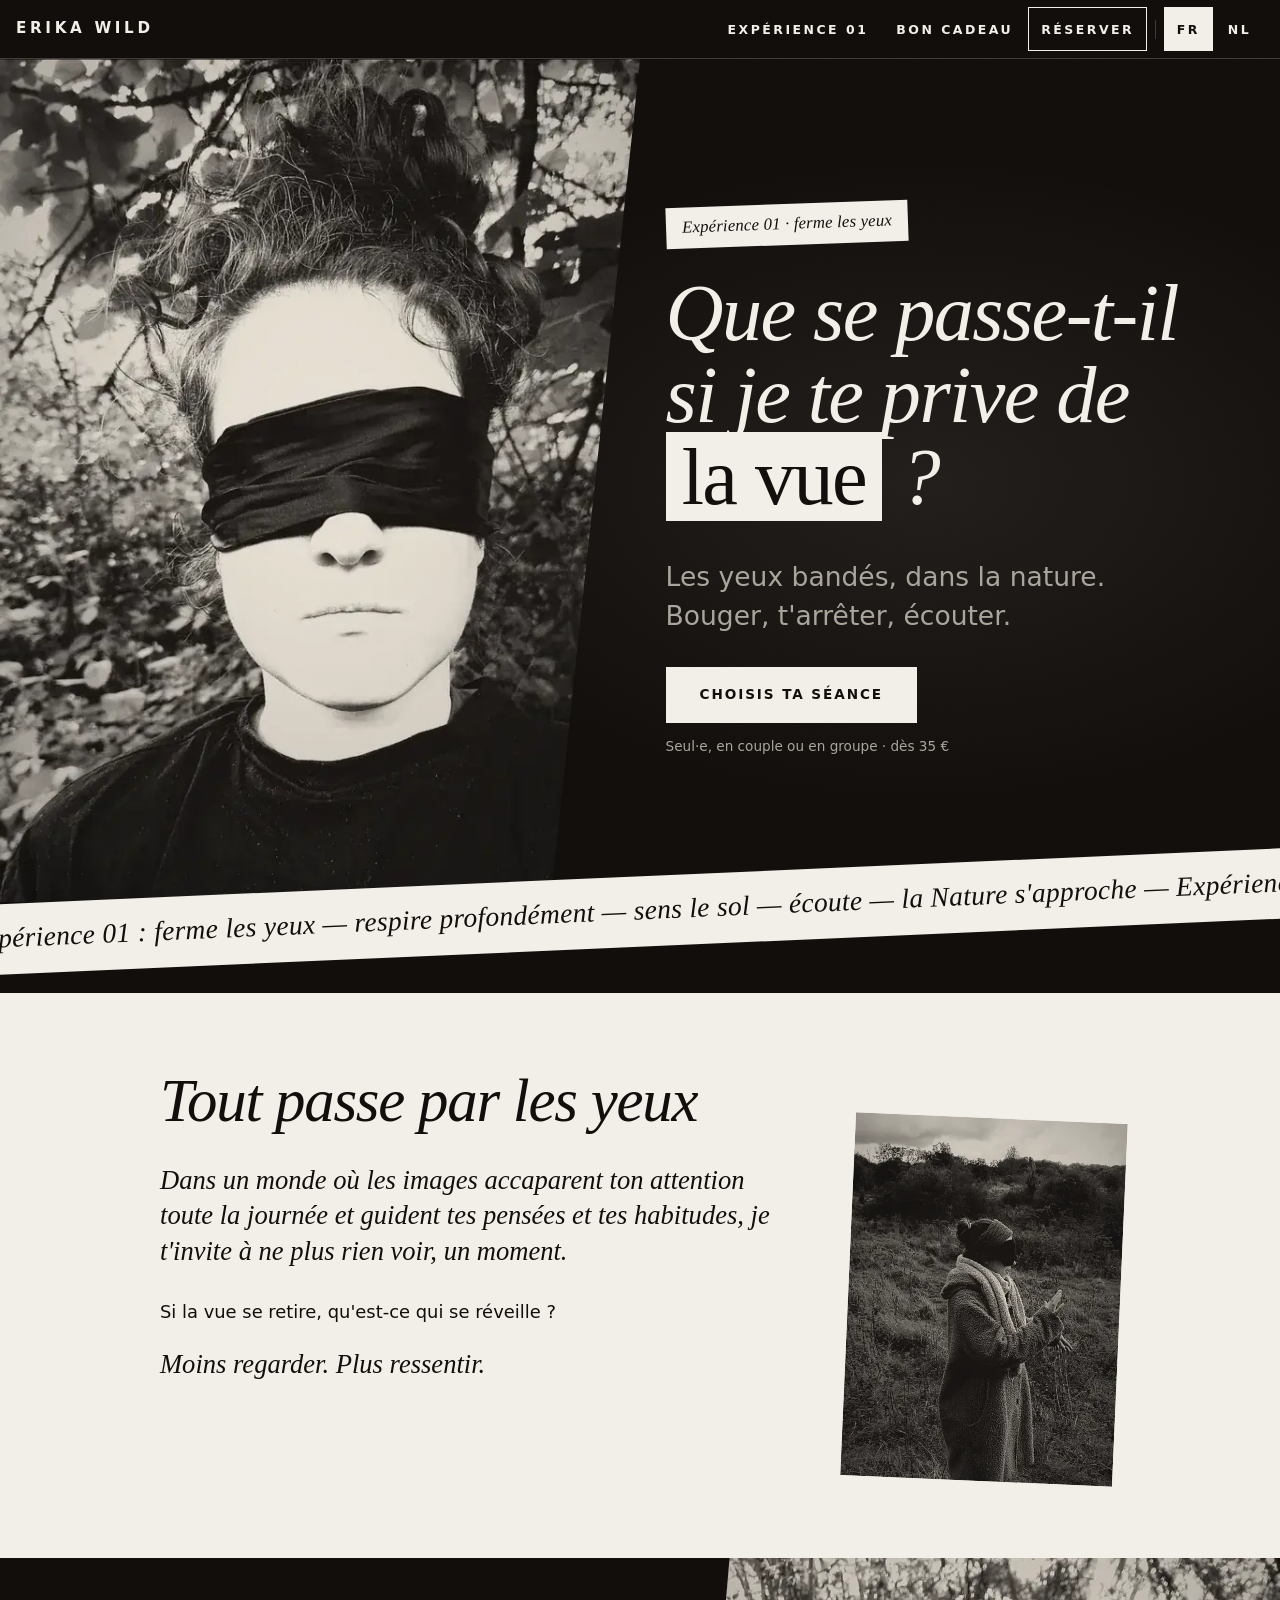
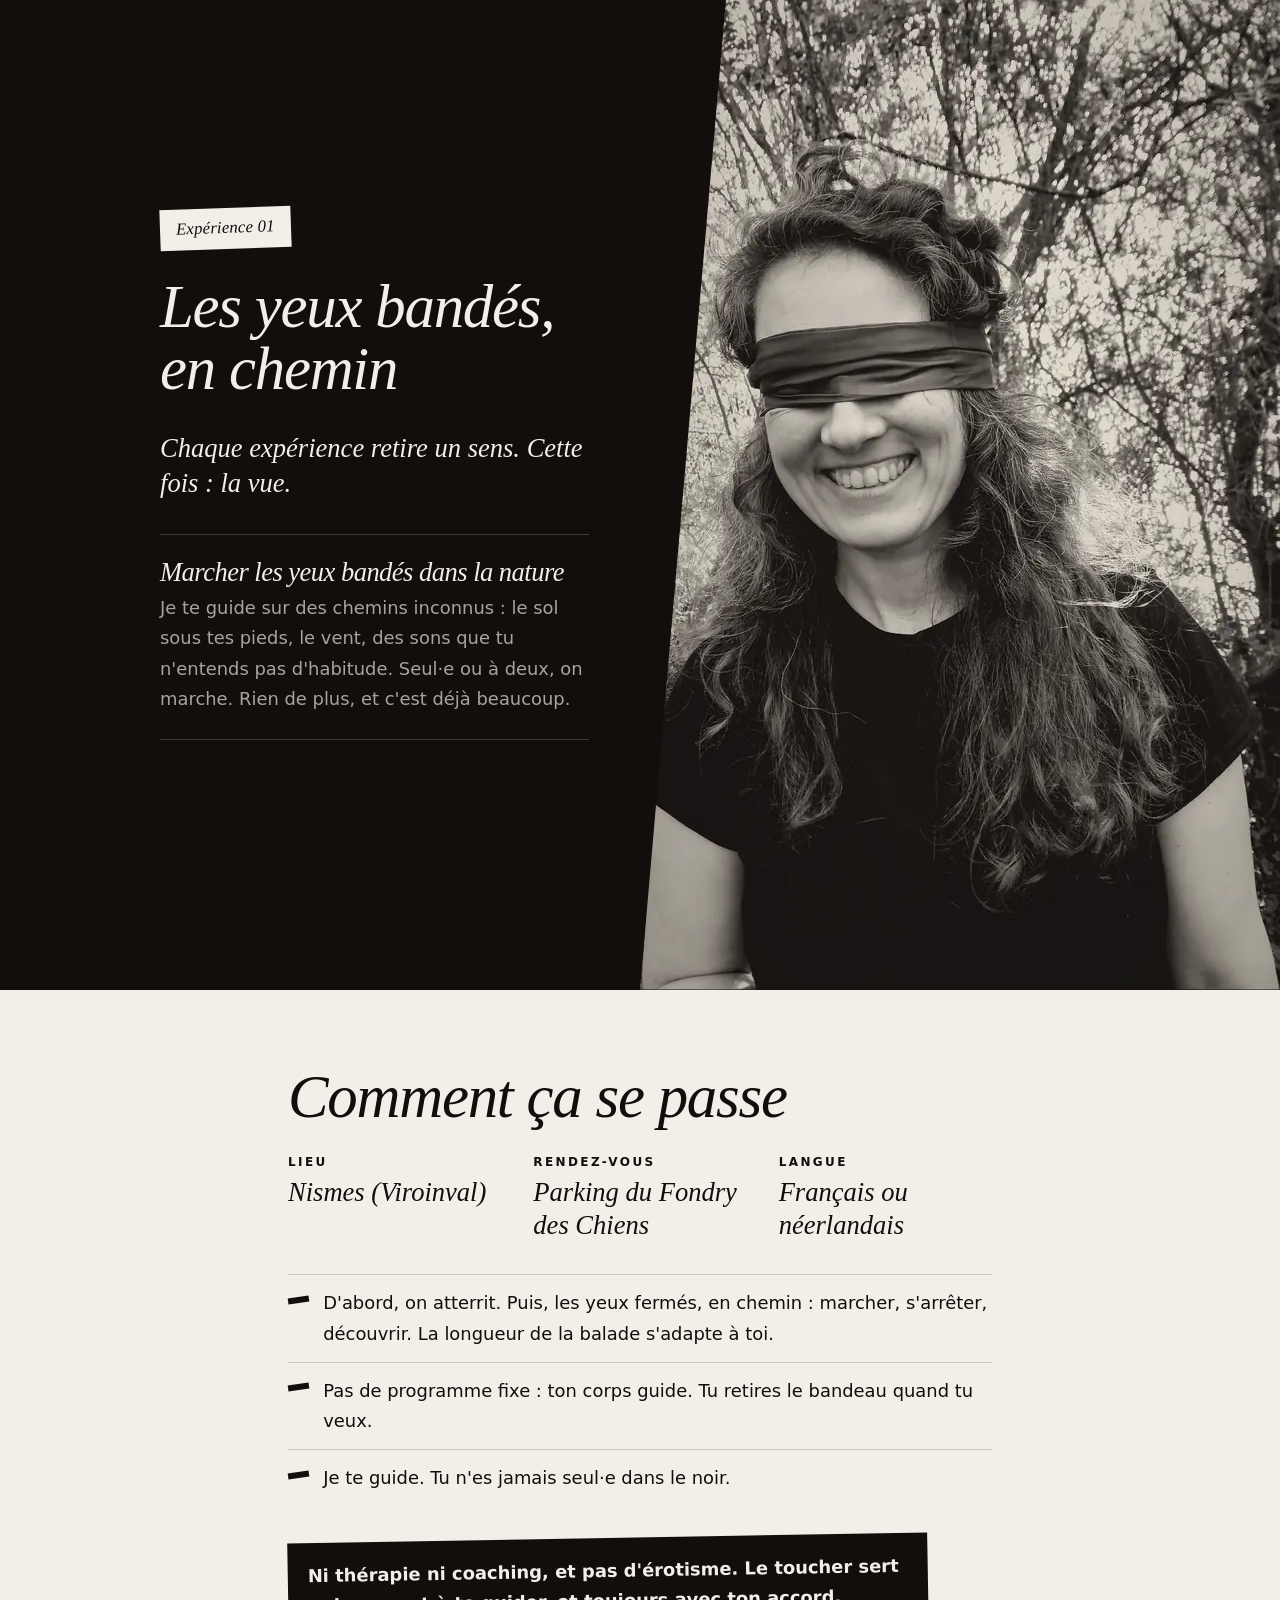
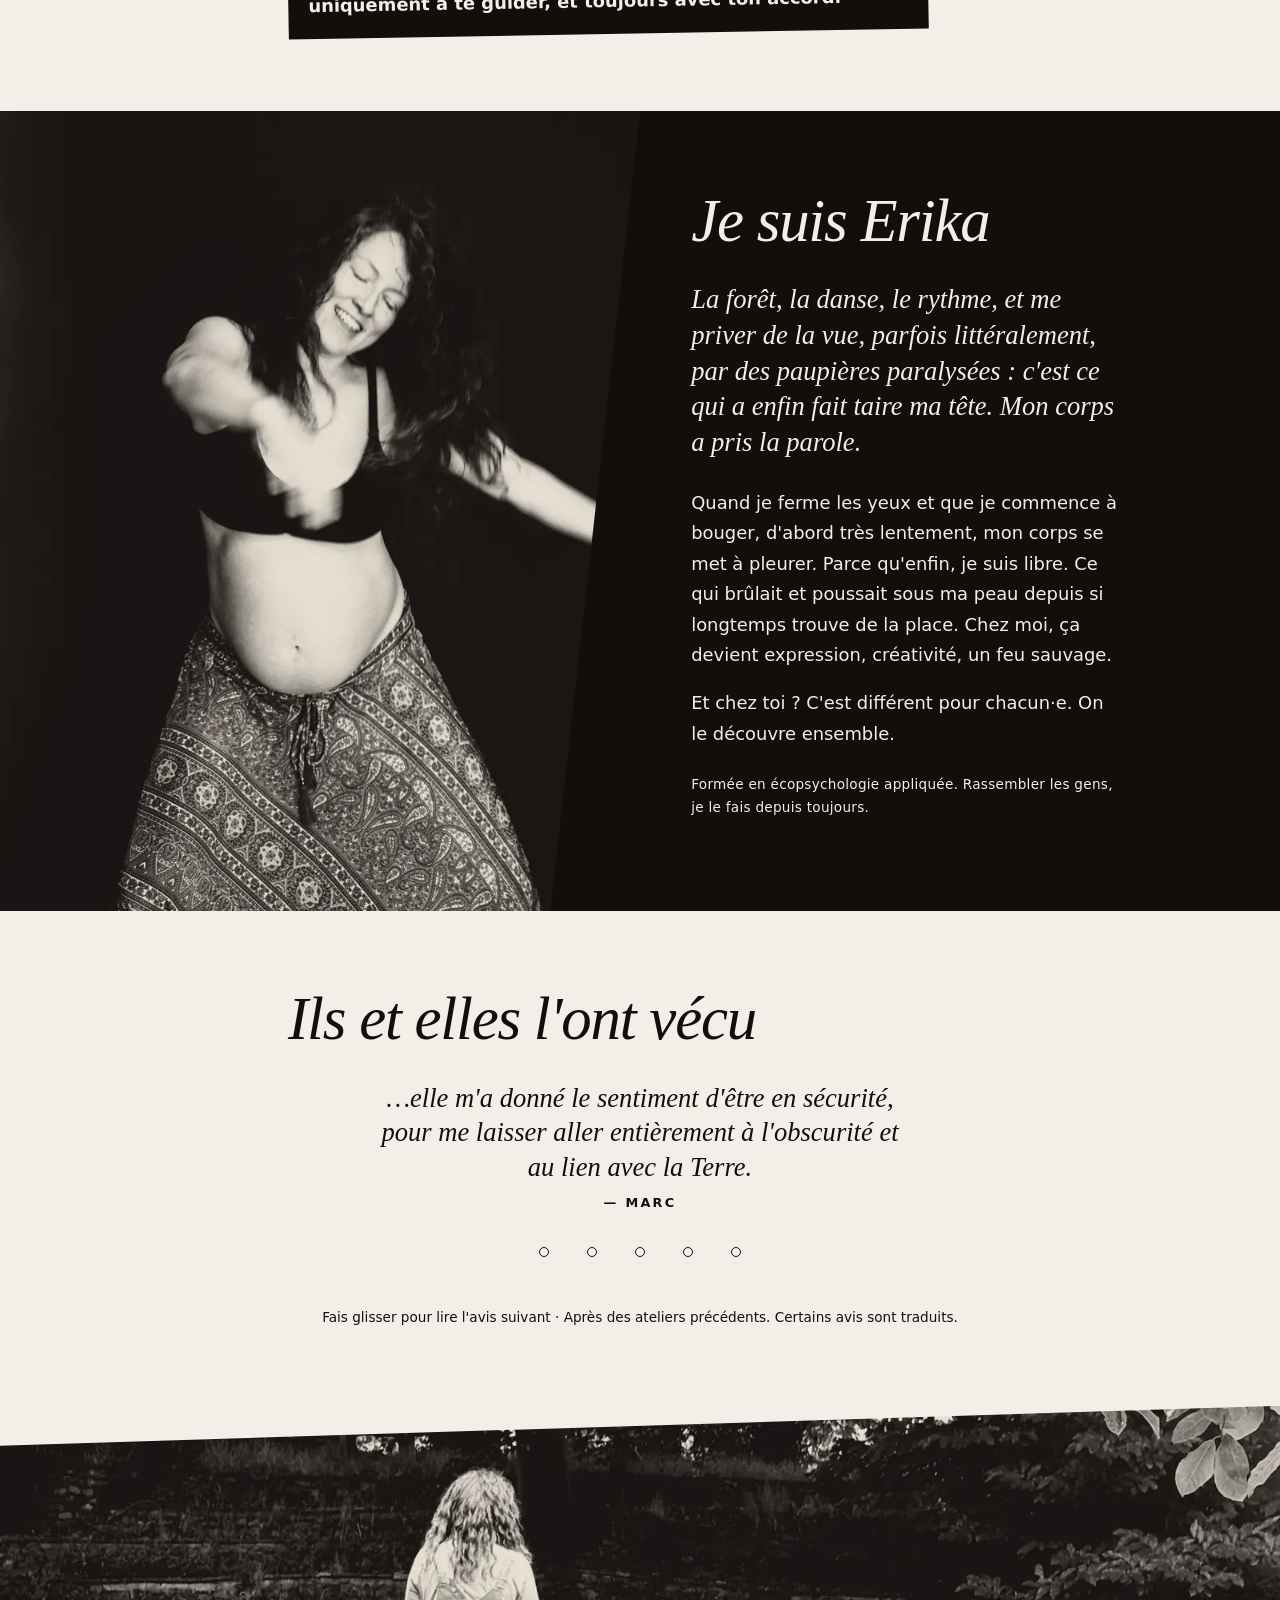
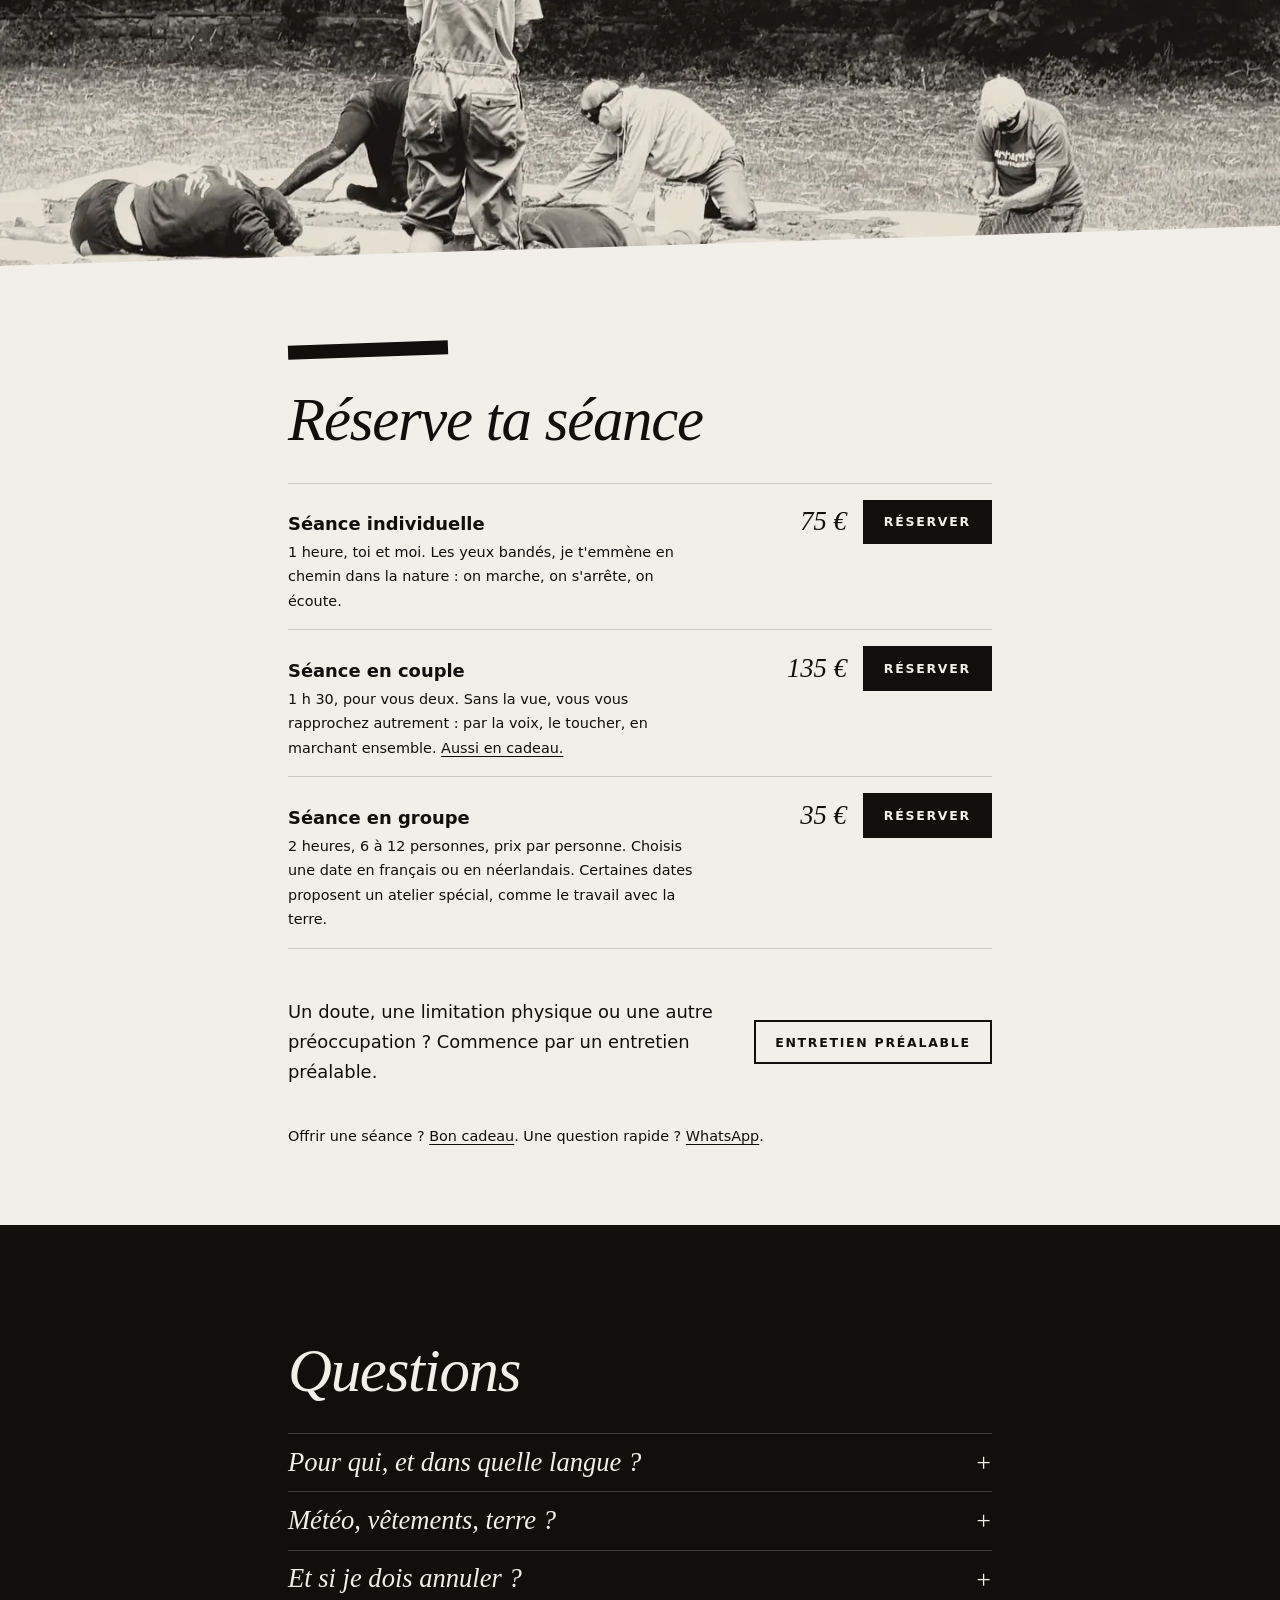
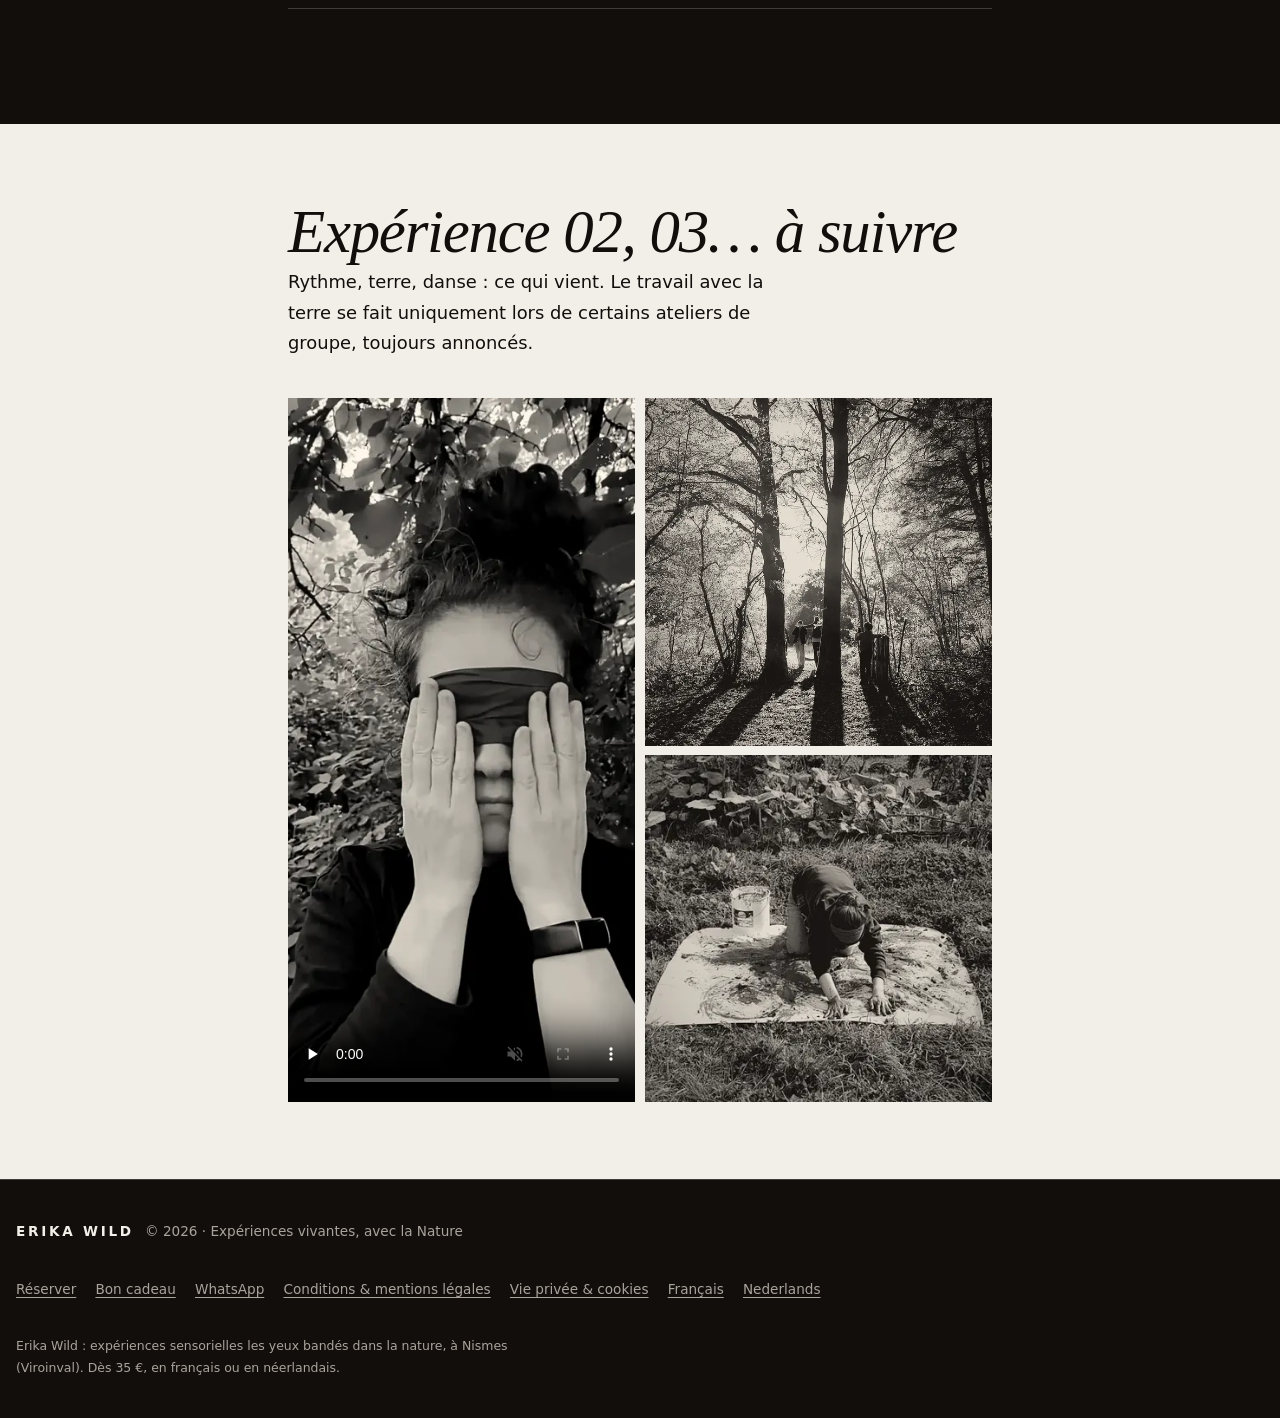
==== index.html @ d568c903 "u19" ====
<!doctype html>
<html lang="fr-BE">
<head>
<meta charset="utf-8">
<meta name="viewport" content="width=device-width, initial-scale=1">
<meta name="format-detection" content="telephone=no, date=no, address=no, email=no">
<title>Erika Wild — Expérience 01 : ferme les yeux</title>
<meta name="description" content="Les yeux bandés, dans la nature, à Nismes (Viroinval). Seul·e, en couple ou en groupe, en français ou en néerlandais. Expérience 01 : ferme les yeux.">
<link rel="canonical" href="https://erikawild.be/">
<link rel="alternate" hreflang="fr" href="https://erikawild.be/">
<link rel="alternate" hreflang="nl" href="https://erikawild.be/nl.html">
<link rel="alternate" hreflang="x-default" href="https://erikawild.be/">
<meta property="og:title" content="Erika Wild — Expérience 01 : ferme les yeux">
<meta property="og:description" content="Les yeux bandés, dans la nature, à Nismes (Viroinval). Seul·e, en couple ou en groupe, en français ou en néerlandais. Expérience 01 : ferme les yeux.">
<meta property="og:type" content="website">
<meta property="og:url" content="https://erikawild.be/">
<meta property="og:locale" content="fr_BE">
<meta property="og:locale:alternate" content="nl_BE">
<meta property="og:image" content="https://erikawild.be/img/og-erikawild.jpg">
<meta property="og:image:width" content="1200">
<meta property="og:image:height" content="630">
<meta name="twitter:card" content="summary_large_image">
<link rel="icon" href="img/favicon.svg" type="image/svg+xml">
<link rel="icon" href="img/favicon-32.png" sizes="32x32" type="image/png">
<link rel="apple-touch-icon" href="img/apple-touch-icon.png">
<link rel="manifest" href="site.webmanifest">
<meta name="theme-color" content="#120E0C">
<meta name="apple-mobile-web-app-title" content="Erika Wild">
<link rel="stylesheet" href="css/style.css">
<script type="application/ld+json">
{
  "@context": "https://schema.org",
  "@type": "LocalBusiness",
  "name": "Erika Wild",
  "url": "https://erikawild.be/",
  "image": "https://erikawild.be/img/og-erikawild.jpg",
  "description": "Erika Wild propose des expériences sensorielles les yeux bandés dans la nature, à Nismes (Viroinval). Séances individuelles (1 h), en couple (1 h 30) et en groupe (2 h, 6 à 12 personnes), en français ou en néerlandais.",
  "address": {
    "@type": "PostalAddress",
    "addressLocality": "Nismes (Viroinval)",
    "addressRegion": "Namur",
    "addressCountry": "BE"
  },
  "areaServed": "Viroinval",
  "priceRange": "€35–€135",
  "knowsLanguage": [
    "fr",
    "nl"
  ],
  "makesOffer": [
    {
      "@type": "Offer",
      "name": "Séance individuelle",
      "price": "75",
      "priceCurrency": "EUR",
      "url": "https://cal.com/CAL_ID/individueel"
    },
    {
      "@type": "Offer",
      "name": "Séance en couple",
      "price": "135",
      "priceCurrency": "EUR",
      "url": "https://cal.com/CAL_ID/koppel"
    },
    {
      "@type": "Offer",
      "name": "Séance en groupe",
      "price": "35",
      "priceCurrency": "EUR",
      "url": "https://cal.com/CAL_ID/groep"
    }
  ]
}
</script>
</head>
<body>
<a class="skip-link" href="#main">Aller au contenu</a>

<header class="site-header">
  <div class="nav">
    <a href="index.html" class="brand"><span class="brand-name">Erika Wild</span><span class="sr-only"> — accueil</span></a>
    <nav aria-label="Navigation principale">
      <ul class="nav-links">
        <li class="hide-sm"><a href="index.html#experience">Expérience 01</a></li>
        <li class="hide-sm"><a href="bon-cadeau.html">Bon cadeau</a></li>
        <li class="nav-book"><a href="index.html#formules">Réserver</a></li>
        <li class="sep" aria-hidden="true"></li>
        <li><a href="index.html" lang="fr" hreflang="fr" aria-current="page"><span aria-hidden="true">FR</span><span class="sr-only">Français</span></a></li>
        <li><a href="nl.html" lang="nl" hreflang="nl"><span aria-hidden="true">NL</span><span class="sr-only">Nederlands</span></a></li>
      </ul>
    </nav>
  </div>
</header>
<main id="main">
  <section class="hero">
    <div class="hero-grid">
      <div class="hero-media"><img src="img/erikawild-bandeau-720.webp"
           srcset="img/erikawild-bandeau-480.webp 480w, img/erikawild-bandeau-720.webp 720w, img/erikawild-bandeau-1080.webp 1080w"
           sizes="(min-width: 860px) 50vw, 100vw"
           width="1080" height="1350" fetchpriority="high"
           alt="Portrait en noir et blanc d'Erika Wild, les yeux bandés, debout dans les feuillages" class="hero-photo"></div>
      <div class="hero-text">
        <p class="band-label">Expérience 01 · ferme les yeux</p>
        <h1>Que se <span class="nowrap">passe-t-il</span> si je te prive de <span class="veil">la vue</span>&nbsp;?</h1>
        <p class="lede">Les yeux bandés, dans la nature. Bouger, t'arrêter, écouter.</p>
        <div class="btn-row">
          <a href="#formules" class="btn btn-primary">Choisis ta séance</a>
        </div>
        <p class="hero-note">Seul·e, en couple ou en groupe · dès 35&nbsp;€</p>
      </div>
    </div>
  </section>

  <div class="ribbon" aria-hidden="true"><div class="ribbon-track"><span>Expérience 01&nbsp;: ferme les yeux — respire profondément — sens le sol — écoute — la Nature s'approche — Expérience 01&nbsp;: ferme les yeux — respire profondément — sens le sol — écoute — la Nature s'approche — Expérience 01&nbsp;: ferme les yeux — respire profondément — sens le sol — écoute — la Nature s'approche — Expérience 01&nbsp;: ferme les yeux — respire profondément — sens le sol — écoute — la Nature s'approche — </span><span>Expérience 01&nbsp;: ferme les yeux — respire profondément — sens le sol — écoute — la Nature s'approche — Expérience 01&nbsp;: ferme les yeux — respire profondément — sens le sol — écoute — la Nature s'approche — Expérience 01&nbsp;: ferme les yeux — respire profondément — sens le sol — écoute — la Nature s'approche — Expérience 01&nbsp;: ferme les yeux — respire profondément — sens le sol — écoute — la Nature s'approche — </span></div></div>

  <section class="section-light">
    <div class="wrap wrap--wide">
      <div class="split">
        <div>
          <h2>Tout passe par les yeux</h2>
          <p class="big-line">Dans un monde où les images accaparent ton attention toute la journée et guident tes pensées et tes habitudes, je t'invite à ne plus rien voir, un moment.</p>
          <p>Si la vue se retire, qu'est-ce qui se réveille&nbsp;?</p>
          <p class="quote">Moins regarder. Plus ressentir.</p>
        </div>
        <figure class="tilt-photo tilt-right"><img src="img/ew-marche-800.webp" srcset="img/ew-marche-480.webp 480w, img/ew-marche-800.webp 800w" sizes="(min-width: 860px) 17rem, 60vw" width="800" height="1000" loading="lazy" alt="Une participante marche les yeux bandés dans une prairie, la main tendue"></figure>
      </div>
    </div>
  </section>

  <section class="section-black me" id="experience">
    <div class="me-text">
      <p class="band-label">Expérience 01</p>
      <h2>Les yeux bandés, en chemin</h2>
      <p class="big-line">Chaque expérience retire un sens. Cette fois&nbsp;: la vue.</p>
      <div class="walk">
        <h3>Marcher les yeux bandés dans la nature</h3>
        <p>Je te guide sur des chemins inconnus&nbsp;: le sol sous tes pieds, le vent, des sons que tu n'entends pas d'habitude. Seul·e ou à deux, on marche. Rien de plus, et c'est déjà beaucoup.</p>
      </div>
    </div>
    <img class="me-photo" src="img/ew-imp-blinddoek-640.webp" srcset="img/ew-imp-blinddoek-320.webp 320w, img/ew-imp-blinddoek-640.webp 640w" sizes="(min-width: 860px) 50vw, 100vw" width="640" height="1032" loading="lazy" alt="Erika rit, un bandeau sur les yeux, dans les feuillages">
  </section>

  <section class="section-light" id="pratique">
    <div class="wrap">
      <h2>Comment ça se passe</h2>
      <dl class="prat">
          <div><dt>Lieu</dt><dd>Nismes (Viroinval)</dd></div>
          <div><dt>Rendez-vous</dt><dd>Parking du Fondry des Chiens</dd></div>
          <div><dt>Langue</dt><dd>Français ou néerlandais</dd></div>
      </dl>
      <ul class="checks">
          <li>D'abord, on atterrit. Puis, les yeux fermés, en chemin&nbsp;: marcher, s'arrêter, découvrir. La longueur de la balade s'adapte à toi.</li>
          <li>Pas de programme fixe&nbsp;: ton corps guide. Tu retires le bandeau quand tu veux.</li>
          <li>Je te guide. Tu n'es jamais seul·e dans le noir.</li>
      </ul>
      <p class="safe">Ni thérapie ni coaching, et pas d'érotisme. Le toucher sert uniquement à te guider, et toujours avec ton accord.</p>
    </div>
  </section>

  <section class="section-black me me--left" id="erika">
    <img class="me-photo" src="img/ew-erika-danse-800.webp" srcset="img/ew-erika-danse-480.webp 480w, img/ew-erika-danse-800.webp 800w" sizes="(min-width: 860px) 50vw, 100vw" width="800" height="1000" loading="lazy" alt="Erika danse les yeux fermés et rit, les cheveux en mouvement">
    <div class="me-text">
      <h2>Je suis Erika</h2>
      <p class="big-line">La forêt, la danse, le rythme, et me priver de la vue, parfois littéralement, par des paupières paralysées&nbsp;: c'est ce qui a enfin fait taire ma tête. Mon corps a pris la parole.</p>
      <p>Quand je ferme les yeux et que je commence à bouger, d'abord très lentement, mon corps se met à pleurer. Parce qu'enfin, je suis libre. Ce qui brûlait et poussait sous ma peau depuis si longtemps trouve de la place. Chez moi, ça devient expression, créativité, un feu sauvage.</p>
      <p>Et chez toi&nbsp;? C'est différent pour chacun·e. On le découvre ensemble.</p>
      <p class="me-cred">Formée en écopsychologie appliquée. Rassembler les gens, je le fais depuis toujours.</p>
    </div>
  </section>

  <section class="section-light">
    <div class="wrap">
      <h2>Ils et elles l'ont vécu</h2>
      <div class="voices voices--scroll" tabindex="0" role="region" aria-label="Ils et elles l'ont vécu">
        <figure class="voice" id="r1"><blockquote><p>…elle m'a donné le sentiment d'être en sécurité, pour me laisser aller entièrement à l'obscurité et au lien avec la Terre.</p></blockquote><figcaption>Marc</figcaption></figure>
        <figure class="voice" id="r2"><blockquote><p>En jouant et en riant, en utilisant tous les sens, on se connecte à la nature et à la terre (littéralement aussi).</p></blockquote><figcaption>Benoît</figcaption></figure>
        <figure class="voice" id="r3"><blockquote><p>Un accueil chaleureux, une activité où le respect de chacun est primordial, chacun vient comme il est…</p></blockquote><figcaption>Inès</figcaption></figure>
        <figure class="voice" id="r4"><blockquote><p>Elle donne tellement d'énergie d'elle-même dans ses séances, c'est très désarmant. […] Tu n'as rien à faire, juste à être.</p></blockquote><figcaption>Stefanie</figcaption></figure>
        <figure class="voice" id="r5"><blockquote><p>Erika est géniale&nbsp;! Elle est joyeuse, curieuse, authentique, captivante. Et ses rencontres le sont tout autant&nbsp;!</p></blockquote><figcaption>Virginie</figcaption></figure>
      </div>
      <nav class="voice-dots" aria-label="Avis"><a href="#r1"><span class="sr-only">Avis 1</span></a><a href="#r2"><span class="sr-only">Avis 2</span></a><a href="#r3"><span class="sr-only">Avis 3</span></a><a href="#r4"><span class="sr-only">Avis 4</span></a><a href="#r5"><span class="sr-only">Avis 5</span></a></nav>
      <p class="voices-cap">Fais glisser pour lire l'avis suivant · Après des ateliers précédents. Certains avis sont traduits.</p>
    </div>
  </section>

  <figure class="band-photo band-photo--light"><img src="img/ew-band-groep-onder-720.webp" srcset="img/ew-band-groep-onder-720.webp 720w, img/ew-band-groep-onder-1440.webp 1440w" sizes="100vw" width="1440" height="655" loading="lazy" alt="Séance en groupe : des participants aux yeux bandés travaillent la terre, Erika les accompagne"></figure>

  <section class="section-light" id="formules">
    <div class="wrap">
      <hr class="band-rule">
      <h2>Réserve ta séance</h2>
      <ul class="offers">
        <li>
          <div class="offer-text"><span class="offer-name">Séance individuelle</span><span class="offer-meta">1 heure, toi et moi. Les yeux bandés, je t'emmène en chemin dans la nature&nbsp;: on marche, on s'arrête, on écoute.</span></div>
          <div class="offer-act"><span class="offer-price">75&nbsp;€</span><a class="btn btn-primary btn-sm" href="https://cal.com/CAL_ID/individueel"><span class="sr-only">Réserver : Séance individuelle — </span>Réserver</a></div>
        </li>
        <li>
          <div class="offer-text"><span class="offer-name">Séance en couple</span><span class="offer-meta">1 h 30, pour vous deux. Sans la vue, vous vous rapprochez autrement&nbsp;: par la voix, le toucher, en marchant ensemble. <a href="bon-cadeau.html">Aussi en cadeau.</a></span></div>
          <div class="offer-act"><span class="offer-price">135&nbsp;€</span><a class="btn btn-primary btn-sm" href="https://cal.com/CAL_ID/koppel"><span class="sr-only">Réserver : Séance en couple — </span>Réserver</a></div>
        </li>
        <li>
          <div class="offer-text"><span class="offer-name">Séance en groupe</span><span class="offer-meta">2 heures, 6 à 12 personnes, prix par personne. Choisis une date en français ou en néerlandais. Certaines dates proposent un atelier spécial, comme le travail avec la terre.</span></div>
          <div class="offer-act"><span class="offer-price">35&nbsp;€</span><a class="btn btn-primary btn-sm" href="https://cal.com/CAL_ID/groep"><span class="sr-only">Réserver : Séance en groupe — </span>Réserver</a></div>
        </li>
      </ul>
      <div class="intake">
        <p>Un doute, une limitation physique ou une autre préoccupation&nbsp;? Commence par un entretien préalable.</p>
        <a class="btn btn-ghost btn-sm" href="https://cal.com/CAL_ID/intake">Entretien préalable</a>
      </div>
      <p class="note">Offrir une séance&nbsp;? <a href="bon-cadeau.html">Bon cadeau</a>. Une question rapide&nbsp;? <a href="https://wa.me/WHATSAPP_ID">WhatsApp</a>.</p>
    </div>
  </section>

  <section class="section-black" id="faq">
    <div class="wrap">
      <h2>Questions</h2>
      <div class="faq">
        <details><summary>Pour qui, et dans quelle langue&nbsp;?</summary><p>Pour les adultes, dès 18 ans, en français ou en néerlandais (pour les groupes, la langue est indiquée à chaque date). Une limitation physique ou une autre préoccupation&nbsp;? L'entretien préalable est fait pour ça.</p></details>
        <details><summary>Météo, vêtements, terre&nbsp;?</summary><p>Par tous les temps&nbsp;; par temps extrême, on va à l'intérieur. Habille-toi en couches, vêtements qui peuvent se salir, bonnes chaussures, une petite serviette. On ne se salit vraiment qu'en atelier de groupe avec la terre.</p></details>
        <details><summary>Et si je dois annuler&nbsp;?</summary><p>Tu peux déplacer ta séance jusqu'à 48 heures avant. Si tu ne viens pas, la séance est due. Si je dois annuler (maladie, temps extrême), on reporte ou tu es remboursé·e.</p></details>
      </div>
    </div>
  </section>

  <section class="section-light next-section">
    <div class="wrap">
      <h2 class="next">Expérience 02, 03… à suivre</h2>
      <p class="next-p">Rythme, terre, danse&nbsp;: ce qui vient. Le travail avec la terre se fait uniquement lors de certains ateliers de groupe, toujours annoncés.</p>
      <div class="act-grid">
        <figure class="act-big"><video controls muted preload="none" poster="img/ew-film-poster.webp" width="480" height="854" aria-label="Film de 20 secondes, sans son : les yeux bandés, des mains dans la terre"><source src="img/ew-film-480.mp4" type="video/mp4">Ton navigateur ne lit pas la vidéo.</video></figure>
        <figure><img src="img/ew-imp-bomen-640.webp" srcset="img/ew-imp-bomen-320.webp 320w, img/ew-imp-bomen-640.webp 640w" sizes="(min-width: 860px) 22rem, 50vw" width="640" height="1032" loading="lazy" alt="Des participants entre de grands arbres, à contre-jour"></figure>
        <figure><img src="img/ew-mains-400.webp" srcset="img/ew-mains-400.webp 400w, img/ew-mains-700.webp 700w" sizes="(min-width: 860px) 22rem, 50vw" width="700" height="700" loading="lazy" alt="Les yeux bandés, les mains à plat dans la terre mouillée"></figure>
      </div>
    </div>
  </section>

</main>

<footer class="site-footer">
  <div class="footer-inner">
    <div class="footer-brand"><strong>Erika Wild</strong><span>© 2026 · Expériences vivantes, avec la Nature</span></div>
    <nav aria-label="Plan du site">
      <ul class="footer-links">
        <li><a href="index.html#formules">Réserver</a></li>
        <li><a href="bon-cadeau.html">Bon cadeau</a></li>
        <li><a href="https://wa.me/WHATSAPP_ID">WhatsApp</a></li>
        <li><a href="conditions.html">Conditions & mentions légales</a></li>
        <li><a href="confidentialite.html">Vie privée & cookies</a></li>
        <li><a href="index.html" lang="fr" hreflang="fr">Français</a></li>
        <li><a href="nl.html" lang="nl" hreflang="nl">Nederlands</a></li>
      </ul>
    </nav>
    <p class="footer-fact">Erika Wild&nbsp;: expériences sensorielles les yeux bandés dans la nature, à Nismes (Viroinval). Dès 35&nbsp;€, en français ou en néerlandais.</p>
  </div>
</footer>
</body>
</html>
---- css/style.css ----
/* ===========================================================
   Erika Wild — design tokens
   Zwart, wild, theatraal, eenvoudig. Zwart-wit, maar warm:
   warm zwart (geen blauwzwart), warm getoonde zwart-witfoto
   (zoals een barietafdruk), toneellicht achter de titel,
   bandeau-teksten in cursieve serif in plaats van koude
   gespatieerde kapitalen.
   Afgeleid van de foto: de blinddoek wordt "le bandeau" —
   een lichte band (label, bedekt woord, schuin lopend lint)
   op een zwart toneel. Korrel = analoge zwart-witfoto.
   Geen externe lettertypes, geen scripts, geen cookies.
   =========================================================== */

:root{
  --black:  #120E0C;            /* warm zwart */
  --ink:    #F2EFE9;            /* tekst op zwart */
  --ink-soft: #A9A49B;          /* secundaire tekst op zwart */
  --light:  #F2EFE9;            /* licht vak */
  --on-light: #120E0C;
  --line:   rgba(242,239,233,.2);
  --line-light: rgba(18,14,12,.18);
  --glow:   rgba(242,239,233,.07); /* toneellicht: gebroken wit, geen nieuwe kleur */

  --display: Didot, "Bodoni 72", "Bodoni MT", "Iowan Old Style", "Palatino Linotype", Georgia, serif;
  --sans: system-ui, -apple-system, BlinkMacSystemFont, "Segoe UI", Roboto, "Helvetica Neue", Arial, sans-serif;

  --step-0: clamp(1rem, .96rem + .2vw, 1.125rem);
  --step-1: clamp(1.25rem, 1.1rem + .7vw, 1.7rem);
  --step-2: clamp(2rem, 1.4rem + 3vw, 4rem);
  --step-3: clamp(2.4rem, 1.5rem + 4.4vw, 5.4rem);

  --measure: min(80%, 44rem);
}

*, *::before, *::after{ box-sizing:border-box; }
html{ scroll-behavior:smooth; background:var(--black); }
body{
  margin:0; background:var(--black); color:var(--ink);
  font-family:var(--sans); font-size:var(--step-0); line-height:1.7;
  -webkit-font-smoothing:antialiased;
}
/* filmkorrel over alles */
body::after{
  content:""; position:fixed; inset:0; z-index:300; pointer-events:none;
  opacity:.11; mix-blend-mode:soft-light;
  background-image:url("data:image/svg+xml,%3Csvg xmlns='http://www.w3.org/2000/svg' width='160' height='160'%3E%3Cfilter id='n'%3E%3CfeTurbulence type='fractalNoise' baseFrequency='.9' numOctaves='2' stitchTiles='stitch'/%3E%3CfeColorMatrix type='saturate' values='0'/%3E%3C/filter%3E%3Crect width='100%25' height='100%25' filter='url(%23n)'/%3E%3C/svg%3E");
}
img{ max-width:100%; height:auto; display:block; }
main{ overflow-x:clip; }
a{ color:inherit; }

h1,h2,h3{
  font-family:var(--display); font-weight:400; font-style:italic;
  line-height:1.02; letter-spacing:-.02em;
  margin:0 0 .5em; text-wrap:balance;
}
h1{ font-size:var(--step-3); }
h2{ font-size:var(--step-2); }
h3{ font-size:var(--step-1); }
p{ margin:0 0 1em; }

.wrap{ width:var(--measure); margin-inline:auto; }
@media (max-width:400px){ .wrap{ width:calc(100% - 2rem); } }

section{ padding-block:clamp(4rem, 9vw, 8rem); }
.section-black{ background:var(--black); color:var(--ink); }
/* licht vak = het "poppen": compact, nooit 2 na elkaar */
.section-light{ background:var(--light); color:var(--on-light); padding-block:clamp(3rem, 6vw, 5rem); }

/* ---------- toegankelijkheid ---------- */
.skip-link{ position:absolute; left:-999px; background:var(--ink); color:var(--black); padding:.75rem 1rem; z-index:1000; }
.skip-link:focus{ left:1rem; top:1rem; outline:3px solid var(--ink); outline-offset:3px; }
video:focus-within{ outline:3px solid var(--ink); outline-offset:3px; }
.section-light video:focus-within{ outline-color:var(--on-light); }
.legal a{ display:inline-flex; align-items:center; min-height:44px; }
:focus-visible{ outline:3px solid var(--ink); outline-offset:3px; }
.section-light :focus-visible{ outline-color:var(--on-light); }
.nowrap{ white-space:nowrap; }
.sr-only{ position:absolute; width:1px; height:1px; padding:0; margin:-1px; overflow:hidden; clip:rect(0,0,0,0); white-space:nowrap; border:0; }

/* ---------- header ---------- */
.site-header{ position:sticky; top:0; z-index:100; background:rgba(18,14,12,.92); border-bottom:1px solid var(--line); }
.nav{
  width:min(100% - 2rem, 80rem); margin-inline:auto;
  display:flex; align-items:center; justify-content:space-between; gap:1rem;
  padding-block:.45rem;
}
.brand{ display:flex; align-items:center; text-decoration:none; min-height:44px; }
/* merknaam: gewoon in kapitalen, geen logo */
.brand-name{ font-family:var(--sans); font-size:.95rem; font-weight:700; letter-spacing:.24em; text-transform:uppercase; white-space:nowrap; }
.nav-links{ display:flex; align-items:center; gap:.15rem; list-style:none; margin:0; padding:0; }
.nav-links a{
  display:flex; align-items:center; justify-content:center;
  min-height:44px; min-width:44px; padding:.5rem .8rem;
  text-decoration:none; font-size:.78rem; font-weight:600; letter-spacing:.2em; text-transform:uppercase;
}
.nav-links a:hover{ background:rgba(242,239,233,.1); }
.nav-links a[aria-current="page"]{ background:var(--ink); color:var(--black); }
.nav-links .nav-book a{ box-shadow:inset 0 0 0 1px var(--ink); }
.nav-links .sep{ width:1px; height:1.2rem; background:var(--line); margin-inline:.35rem; }
@media (max-width:520px){
  .brand-name{ font-size:.82rem; letter-spacing:.18em; }
  .nav-links a{ padding:.5rem .5rem; letter-spacing:.12em; }
}
@media (max-width:700px){ .nav-links .hide-sm{ display:none; } }
.nav-links a{ white-space:nowrap; }

/* ---------- le bandeau ---------- */
.band-label{
  display:inline-block;
  background:var(--ink); color:var(--black);
  font-family:var(--display); font-style:italic; font-size:1.05rem; letter-spacing:.01em;
  padding:.35rem 1rem .4rem; margin-bottom:1.75rem;
  transform:rotate(-2deg);
}
.section-light .band-label{ background:var(--on-light); color:var(--light); }
.veil{
  background:var(--ink); color:var(--black);
  font-style:normal; padding:0 .2em;
  -webkit-box-decoration-break:clone; box-decoration-break:clone;
  white-space:nowrap;
}
.band-rule{ border:0; color:inherit; height:14px; background:currentColor; width:min(10rem, 45%); margin:0 0 2rem; transform:rotate(-2deg); }

/* schuin lint, als een blinddoek over de pagina */
.ribbon{
  background:var(--ink); color:var(--black);
  transform:rotate(-2.5deg) scale(1.05);
  margin-block:-1.5rem 3rem; position:relative; z-index:2;
  overflow:hidden; white-space:nowrap;
  padding-block:.7rem;
  font-family:var(--display); font-style:italic;
  font-size:clamp(1.2rem, 1rem + .8vw, 1.7rem); letter-spacing:.01em;
}
.ribbon-track{ display:inline-flex; animation:ribbon 100s linear infinite; }
.ribbon-track span{ padding-right:.5em; }
@keyframes ribbon{ to{ transform:translateX(-50%); } }
@media (prefers-reduced-motion:reduce){ .ribbon-track{ animation:none; } }

/* ---------- hero ---------- */
.hero{ padding:0; position:relative; overflow:hidden; }
/* toneellicht: een zachte spot achter de titel */
.hero::before{
  content:""; position:absolute; inset:0; z-index:0; pointer-events:none;
  background:radial-gradient(ellipse 60% 55% at 72% 50%, var(--glow), transparent 70%);
}
@media (max-width:859px){ .hero::before{ background:radial-gradient(ellipse 90% 45% at 50% 72%, var(--glow), transparent 70%); } }
.hero-grid{ display:grid; }
/* schuine, onzichtbare snede: foto en zwart vak sluiten naadloos aan,
   de titel staat altijd volledig in het donker */
.hero-media{ position:relative; --cut:3.25rem; }
.hero-photo{
  width:100%; height:44vh; min-height:300px;
  object-fit:cover; object-position:50% 82%;   /* gsm: gezicht en schouders, minder haar */
  clip-path:polygon(0 0, 100% 0, 100% calc(100% - var(--cut)), 0 100%);
}
.hero-text{
  position:relative; z-index:1;
  width:calc(100% - 2rem); margin:-1.6rem auto 0;
  padding-bottom:3rem;
}
.hero-text .lede{ font-size:var(--step-1); color:var(--ink-soft); max-width:30ch; line-height:1.45; }
@media (min-width:860px){
  .hero-grid{ grid-template-columns: 1fr 1fr; min-height:calc(100vh - 57px); align-items:center; }
  .hero-media{ --cut:7vw; align-self:stretch; }
  .hero-photo{
    height:calc(100vh - 57px); min-height:560px; object-position:50% 40%;
    clip-path:polygon(0 0, 100% 0, calc(100% - var(--cut)) 100%, 0 100%);
  }
  .hero-text{ margin:0; width:auto; padding:3rem 6vw 3rem 2vw; }
}
@media (min-width:521px) and (max-width:859px){ .hero-photo{ object-position:50% 58%; } }
@media (max-width:859px){
  .hero h1{ font-size:clamp(2.1rem, 1.4rem + 4vw, 3rem); }
  .hero-text .lede{ font-size:1.1rem; }
  .hero .btn-row{ margin-top:1.25rem; }
}

/* ---------- knoppen ---------- */
.btn{
  display:inline-flex; align-items:center; justify-content:center;
  min-height:48px; padding:.9rem 2rem;
  font-family:var(--sans); font-size:.85rem; font-weight:700; letter-spacing:.14em; text-transform:uppercase;
  text-decoration:none; border:2px solid transparent; border-radius:0; cursor:pointer;
  transition:background-color .15s, color .15s;
}
.btn-primary{ background:var(--ink); color:var(--black); border-color:var(--ink); }
.btn-primary:hover{ background:transparent; color:var(--ink); }
.section-light .btn-primary{ background:var(--on-light); color:var(--light); border-color:var(--on-light); }
.section-light .btn-primary:hover{ background:transparent; color:var(--on-light); }
.btn-row{ display:flex; flex-wrap:wrap; gap:1rem; margin-top:2rem; }

/* ---------- tekst ---------- */
.big-line{ font-family:var(--display); font-style:italic; font-size:var(--step-1); line-height:1.35; }
.quote{
  font-family:var(--display); font-style:italic;
  font-size:var(--step-2); line-height:1.05; margin:2.5rem 0 0;
}

.checks{ list-style:none; margin:1.5rem 0 0; padding:0; }
.checks li{ position:relative; padding:.8rem 0 .8rem 2.2rem; border-top:1px solid var(--line); }
.checks li::before{ content:""; position:absolute; left:0; top:1.35rem; width:1.3rem; height:6px; background:currentColor; transform:rotate(-8deg); }
.section-light .checks li{ border-color:var(--line-light); }

/* beelden verspreid over de pagina */
/* 1. film naast de tekst */
.wrap--wide{ width:min(100% - 2rem, 60rem); }
.split{ display:grid; gap:2rem; }
@media (min-width:860px){
  .split{ grid-template-columns:1fr 17rem; gap:4rem; align-items:start; }
}
/* 2. beelden onder de activiteiten: samen één vierkant, zonder kaders.
   3 foto's: 1 groot links, 2 gestapeld rechts. 4 foto's: .act-grid--4 = 2×2 */
.act-grid{
  display:grid; grid-template-columns:1fr 1fr; grid-template-rows:1fr 1fr;
  gap:.6rem; aspect-ratio:1; margin-top:2.5rem; max-width:44rem;
}
.act-grid figure{ margin:0; overflow:hidden; min-height:0; }
.act-grid img{ display:block; width:100%; height:100%; object-fit:cover; }
.act-big{ grid-row:1 / 3; }
.act-grid--4 .act-big{ grid-row:auto; }

/* 3. brede foto als pauze, schuin aangesneden zoals de hero */
.band-photo{ margin:0; overflow:hidden; }
.band-photo img{
  display:block; width:100%; height:clamp(200px, 38vw, 460px); object-fit:cover; object-position:50% 60%;
  clip-path:polygon(0 2.5rem, 100% 0, 100% calc(100% - 2.5rem), 0 100%);
}

/* wie ik ben: zoals de hero, gespiegeld. Tekst links, foto rechts tot aan de rand */
.me{ padding:0; display:grid; overflow:hidden; }
.me-text{ width:var(--measure); margin:0 auto; padding-block:clamp(3rem, 7vw, 5rem); }
.me-photo{ display:block; width:100%; height:100vw; max-height:620px; object-fit:cover; object-position:40% 0%;
  clip-path:polygon(0 2.5rem, 100% 0, 100% 100%, 0 100%); order:-1; }
@media (min-width:860px){
  .me{ grid-template-columns:1fr 1fr; align-items:center; min-height:min(90vh, 720px); }
  .me-text{ width:auto; margin:0; padding:4rem 4vw 4rem max(1rem, calc(50vw - 30rem)); }
  .me-photo{ order:0; align-self:stretch; height:100%; max-height:none; min-height:560px; clip-path:polygon(7vw 0, 100% 0, 100% 100%, 0 100%); }
}

/* stemmen van deelnemers */
.voices{ display:grid; gap:1.75rem; margin-top:1.5rem; }
@media (min-width:760px){ .voices{ grid-template-columns:1fr 1fr; gap:2rem 3rem; } }
.voice{ margin:0; }
.voice blockquote{ margin:0; font-family:var(--display); font-style:italic; font-size:var(--step-1); line-height:1.3; }
.voice blockquote p{ margin:0; }
.voice figcaption{ margin-top:.5rem; font-size:.8rem; font-weight:700; letter-spacing:.18em; text-transform:uppercase; color:var(--ink-soft); }
.voice figcaption::before{ content:"— "; }
.voices-cap{ margin:2rem 0 0; font-size:.85rem; color:var(--ink-soft); }
/* groepsfoto als los lint tussen twee secties, met zwarte ruimte erboven */
.band-photo--gap{ margin-top:clamp(2.5rem, 6vw, 4.5rem); }

/* praktisch */
.prat{ margin:1.5rem 0 2rem; display:grid; gap:1rem; }
@media (min-width:760px){ .prat{ grid-template-columns:repeat(3, 1fr); gap:2rem; } }
.prat dt{ font-size:.75rem; font-weight:700; letter-spacing:.2em; text-transform:uppercase; margin-bottom:.2rem; }
.prat dd{ margin:0; font-family:var(--display); font-style:italic; font-size:var(--step-1); line-height:1.25; }

/* vragen */
.faq{ margin-top:1.5rem; border-top:1px solid var(--line); }
.faq details{ border-bottom:1px solid var(--line); }
.faq summary{
  display:flex; align-items:center; justify-content:space-between; gap:1rem;
  min-height:56px; padding:.8rem 0; cursor:pointer; list-style:none;
  font-family:var(--display); font-style:italic; font-size:var(--step-1); line-height:1.2;
}
.faq summary::-webkit-details-marker{ display:none; }
.faq summary::after{ content:"+"; font-size:1.6rem; line-height:1; }
.faq details[open] summary::after{ content:"–"; }
.faq details p{ margin:0 0 1.25rem; color:var(--ink-soft); max-width:60ch; }

.split .quote{ font-size:var(--step-1); margin:1.5rem 0 0; }
#formules .offer-meta{ max-width:46ch; opacity:1; }

/* lichte vakken: alles donker, nooit lichte tekst op licht */
.section-light .checks li{ border-color:var(--line-light); }

/* experiment 01: één activiteit + wat nog komt */
.walk{ margin:2.5rem 0 0; padding:1.5rem 0; border-top:1px solid var(--line); border-bottom:1px solid var(--line); }
.walk h3{ font-size:var(--step-1); margin:0 0 .4rem; }
.walk p{ margin:0; color:var(--ink-soft); }
.next{ margin:1.5rem 0 0; font-family:var(--display); font-style:italic; font-size:var(--step-1); color:var(--ink-soft); }
/* tweede knop (WhatsApp) op licht */
.btn-ghost{ background:transparent; color:var(--on-light); border-color:var(--on-light); }
.btn-ghost:hover{ background:var(--on-light); color:var(--light); }
/* feitenzin voor zoekmachines, discreet in de footer */
.footer-fact{ flex-basis:100%; margin:0; font-size:.78rem; max-width:70ch; }


/* veiligheid: uitgelicht, geen lijstpunt */
.safe{ margin:2rem 0 0; padding:1.1rem 1.25rem; background:var(--on-light); color:var(--light); font-weight:600; max-width:40rem; transform:rotate(-1deg); }
/* wat nog komt: titel boven de teaserfoto's */
.next{ margin:3rem 0 0; }
.next + .act-grid{ margin-top:1rem; }
/* groepsfoto als rechte band onderaan het boekvak: schuin bovenaan, links hoger */

.band-bottom{ margin:clamp(3rem, 7vw, 5rem) 0 0; }
.band-bottom img{ display:block; width:100%; height:clamp(220px, 40vw, 560px); object-fit:cover; object-position:50% 30%;
  clip-path:polygon(0 0, 100% 3rem, 100% 100%, 0 100%); }

/* conversie: noot onder de heroknop */
.hero-note{ margin:.75rem 0 0; font-size:.85rem; color:var(--ink-soft); }
/* hoe het gaat: foto links, tekst rechts */
.how{ display:grid; gap:1.5rem; margin-top:1.5rem; }
@media (min-width:860px){
  .how{ grid-template-columns:16rem 1fr; gap:4rem; align-items:start; }
}
/* formules: per formule een eigen knop */
.offers li{ align-items:center; gap:.75rem 1.5rem; }
.offer-text{ flex:1 1 20rem; }
.offer-act{ display:flex; align-items:center; gap:1rem; }
.btn-sm{ min-height:44px; padding:.6rem 1.2rem; font-size:.78rem; }
.intake{ display:flex; flex-wrap:wrap; align-items:center; gap:.75rem 1.5rem; margin-top:2rem; padding:1rem 0; }
.intake p{ margin:0; flex:1 1 20rem; }
/* subpagina's */
.page h1{ font-size:var(--step-2); }
.page h2{ font-size:var(--step-1); margin-top:2.5rem; }
.page h3{ font-family:var(--sans); font-style:normal; font-weight:700; font-size:1rem; margin:1.5rem 0 .3rem; }
.page a{ text-underline-offset:3px; }
.offers--dark li{ border-color:var(--line); }
.steps{ padding-left:1.25rem; }
.steps li{ margin-bottom:.6rem; }
.plain{ padding-left:1.1rem; }
.plain li{ margin-bottom:.5rem; }
.small{ font-size:.85rem; color:var(--ink-soft); margin-top:2rem; }
.legal{ display:grid; gap:.6rem; margin:1rem 0 0; }
.legal div{ display:grid; grid-template-columns:minmax(9rem, 14rem) 1fr; gap:1rem; border-top:1px solid var(--line); padding-top:.6rem; }
.legal dt{ color:var(--ink-soft); font-size:.85rem; }
.legal dd{ margin:0; }
.todo{ background:var(--ink); color:var(--black); padding:0 .3em; }
@media (max-width:520px){ .legal div{ grid-template-columns:1fr; gap:.1rem; } }

/* schuine foto's naast tekst */
.tilt-photo{ margin:0 auto; width:min(64%, 17rem); aspect-ratio:3/4; overflow:hidden; }
.tilt-photo img{ display:block; width:100%; height:100%; object-fit:cover; }
.tilt-right{ transform:rotate(2.5deg); }
@media (min-width:860px){
  .tilt-photo{ width:100%; }
  .split .tilt-photo{ margin-top:3rem; }
}
.next-p{ margin:.25rem 0 0; color:var(--ink-soft); max-width:46ch; }
.act-grid video{ display:block; width:100%; height:100%; object-fit:cover; }
.me-cred{ font-size:.85rem; letter-spacing:.02em; margin-top:1.5rem; }
.offer-meta a{ color:inherit; text-underline-offset:3px; }

/* experiment 01: zoals 'ik ben Erika', maar foto links */
@media (min-width:860px){
  .me--left .me-text{ padding:4rem max(1rem, calc(50vw - 30rem)) 4rem 4vw; }
  .me--left .me-photo{ order:-1; clip-path:polygon(0 0, 100% 0, calc(100% - 7vw) 100%, 0 100%); object-position:50% 20%; }
}
.me--left .me-photo{ object-position:50% 20%; }
.me .walk{ margin-top:2rem; }
/* praktisch onder elkaar */
.prat--stack{ grid-template-columns:1fr; margin:0; gap:1rem; }
.how .checks{ margin:0; }
/* kleuren per achtergrond */
.section-black .safe{ background:var(--ink); color:var(--black); }
.section-light .next, .section-light .next-p,
.section-light .voice figcaption, .section-light .voices-cap{ color:var(--on-light); }
.section-light .next{ font-size:var(--step-2); margin-top:0; }
/* cadeaubon: foto */
.gift-body{ padding-top:clamp(2rem, 5vw, 3.5rem); padding-bottom:0; border-top:1px solid var(--line); }
.gift-body .offers{ margin-top:0; }
.section-light .offers--dark li{ border-color:var(--line-light); }
.section-light.page .small{ color:var(--on-light); }
.section-light.page .btn-primary{ background:var(--on-light); color:var(--light); border-color:var(--on-light); }
.gift-body{ border-top:0; }
.me h1{ font-size:var(--step-2); }

/* reacties: één tegelijk, gecentreerd, swipen voor de volgende (geen JavaScript) */
.voices--scroll{
  display:flex; gap:0; overflow-x:auto; scroll-snap-type:x mandatory; scroll-behavior:smooth;
  margin-top:1.5rem; padding:0; scrollbar-width:none;
}
.voices--scroll::-webkit-scrollbar{ display:none; }
.voices--scroll .voice{ flex:0 0 100%; scroll-snap-align:center; text-align:center; padding:0 1rem; }
.voices--scroll .voice blockquote{ max-width:34rem; margin:0 auto; font-size:var(--step-1); }
.voice-dots{ display:flex; justify-content:center; gap:.25rem; margin-top:1rem; }
.voice-dots a{ display:flex; align-items:center; justify-content:center; width:44px; height:44px; }
.voice-dots a::before{ content:""; width:10px; height:10px; border-radius:50%; border:1.5px solid currentColor; }
.voice-dots a:hover::before{ background:currentColor; }
.voices-cap{ text-align:center; }
#praktisch h2, #pratique h2{ margin-bottom:.25rem; }
/* groepsfoto tussen twee lichte vlakken */
.band-photo--light{ background:var(--light); }
.section-light.next-section .next, .section-light.next-section .next-p{ color:var(--on-light); }
@media (prefers-reduced-motion:reduce){ .voices--scroll{ scroll-behavior:auto; } }

/* wat nog komt: na het prijsblok */
.next-section .next{ color:var(--ink); font-size:var(--step-2); margin-top:0; }
.next-section .next-p{ color:var(--ink-soft); }

/* kleuren per achtergrond (na herschikking) */
.section-black .offers li{ border-color:var(--line); }
.section-black .btn-ghost{ color:var(--ink); border-color:var(--ink); }
.section-black .btn-ghost:hover{ background:var(--ink); color:var(--black); }
.section-light .faq, .section-light .faq details{ border-color:var(--line-light); }
.section-light .faq details p{ color:var(--on-light); }
.section-black .band-bottom{ margin-top:clamp(3rem, 7vw, 5rem); }

/* formules + prijs */
.offers{ list-style:none; margin:2rem 0 0; padding:0; }
.offers li{ display:flex; flex-wrap:wrap; align-items:baseline; justify-content:space-between; gap:.25rem 1rem; padding:1rem 0; border-top:1px solid var(--line-light); }
.offers li:last-child{ border-bottom:1px solid var(--line-light); }
.offer-name{ font-weight:700; }
.offer-meta{ display:block; font-size:.9rem; opacity:.8; }
.note{ margin:1.25rem 0 0; font-size:.9rem; }
.note a{ text-underline-offset:3px; }
.offer-price{ font-family:var(--display); font-style:italic; font-size:var(--step-1); line-height:1; white-space:nowrap; }

/* ---------- footer ---------- */
.site-footer{ border-top:1px solid var(--line); padding-block:2.5rem; font-size:.85rem; color:var(--ink-soft); }
.footer-inner{ width:min(100% - 2rem, 80rem); margin-inline:auto; display:flex; flex-wrap:wrap; gap:1.5rem; align-items:center; justify-content:space-between; }
.footer-brand{ display:flex; align-items:center; gap:.7rem; }
.footer-brand strong{ font-weight:700; letter-spacing:.2em; text-transform:uppercase; color:var(--ink); white-space:nowrap; }
.footer-links{ display:flex; flex-wrap:wrap; gap:.25rem 1.2rem; list-style:none; margin:0; padding:0; }
.footer-links a{ display:inline-flex; align-items:center; min-height:44px; text-decoration:underline; text-underline-offset:3px; }

@media (prefers-reduced-motion:reduce){ html{ scroll-behavior:auto; } }
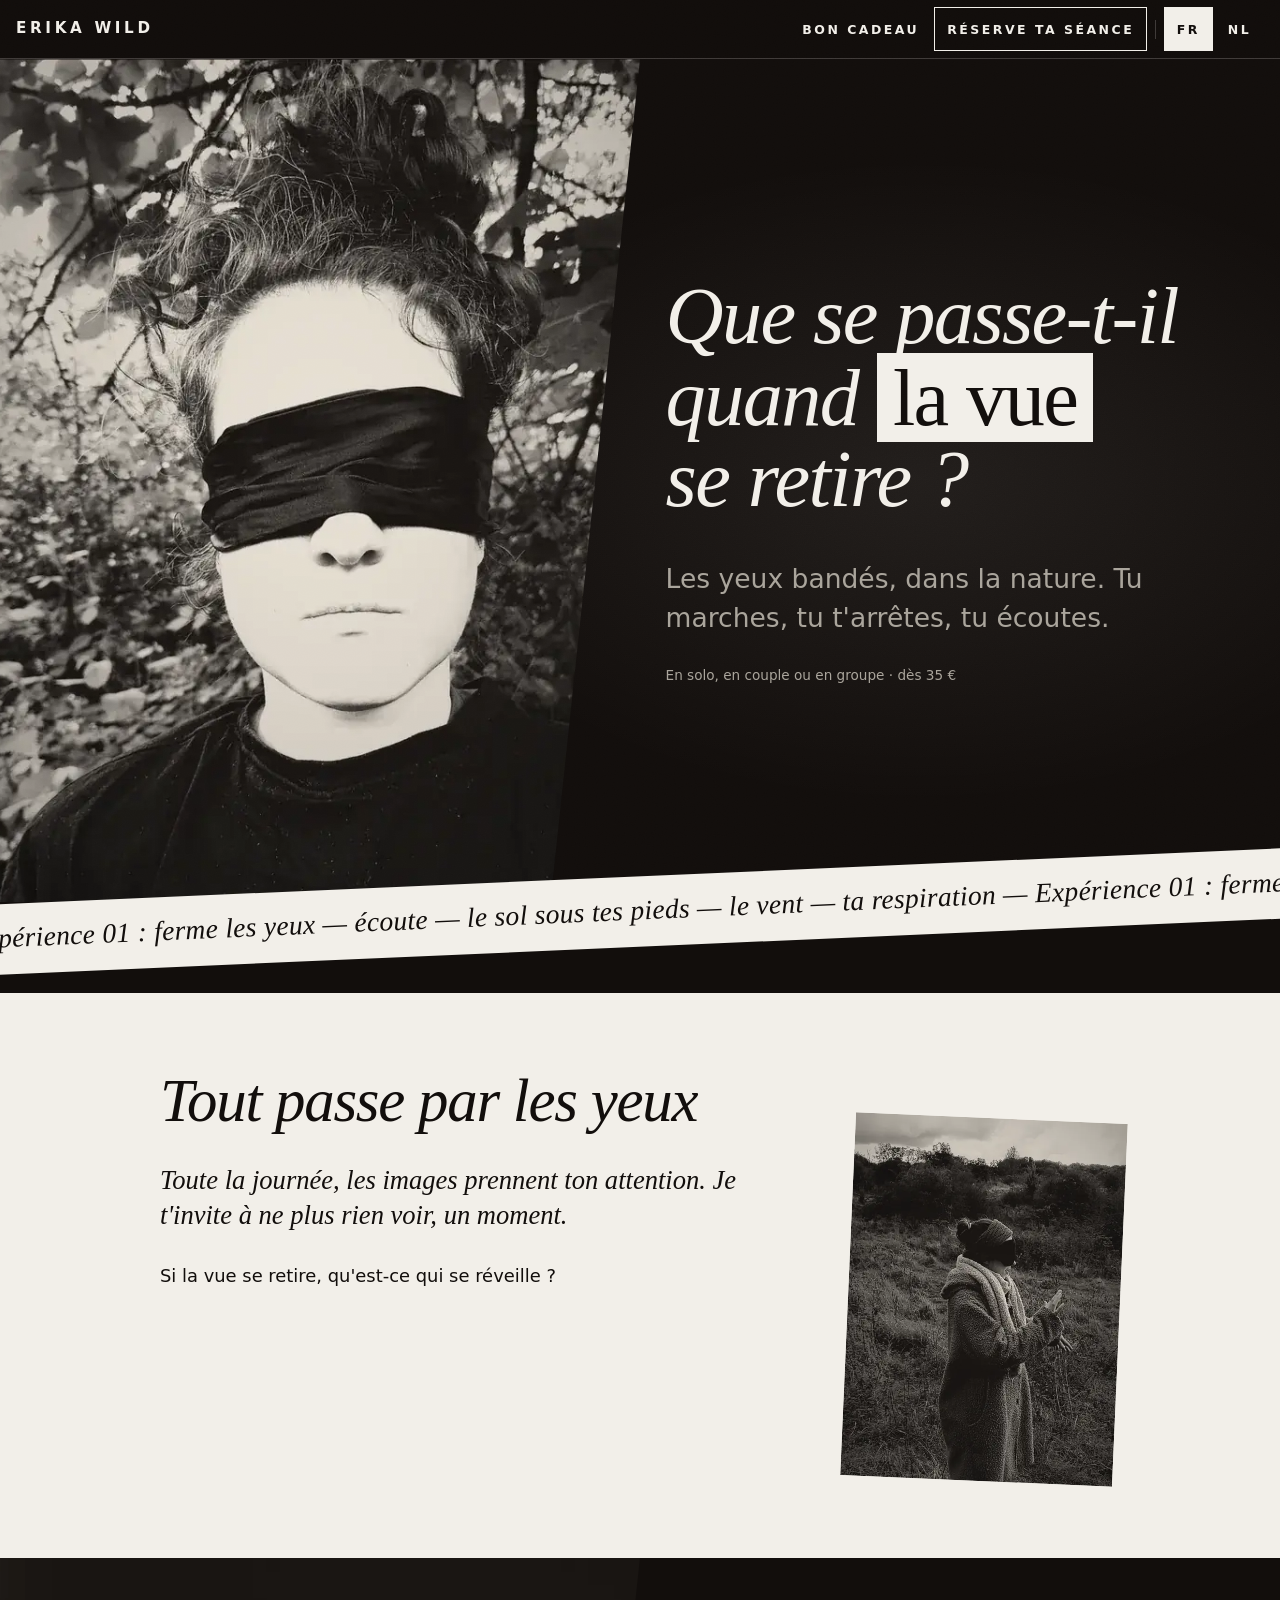
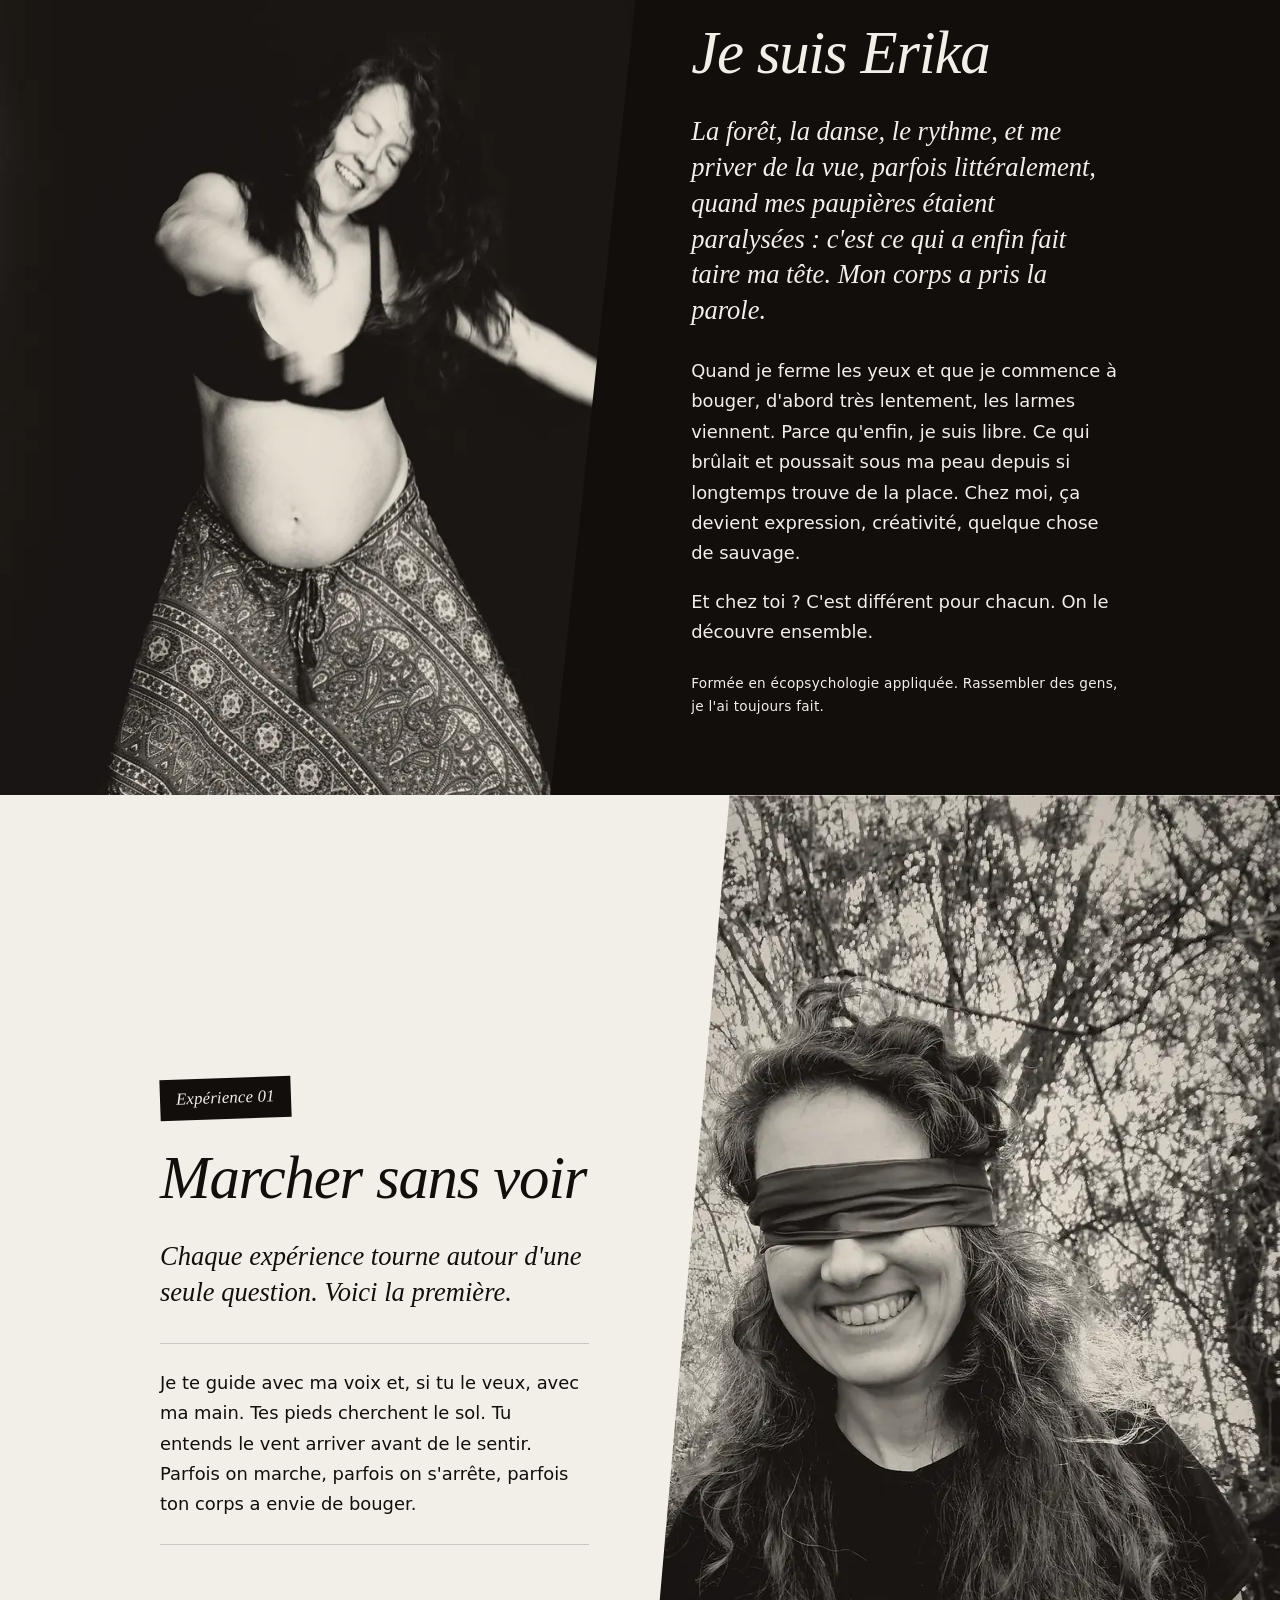
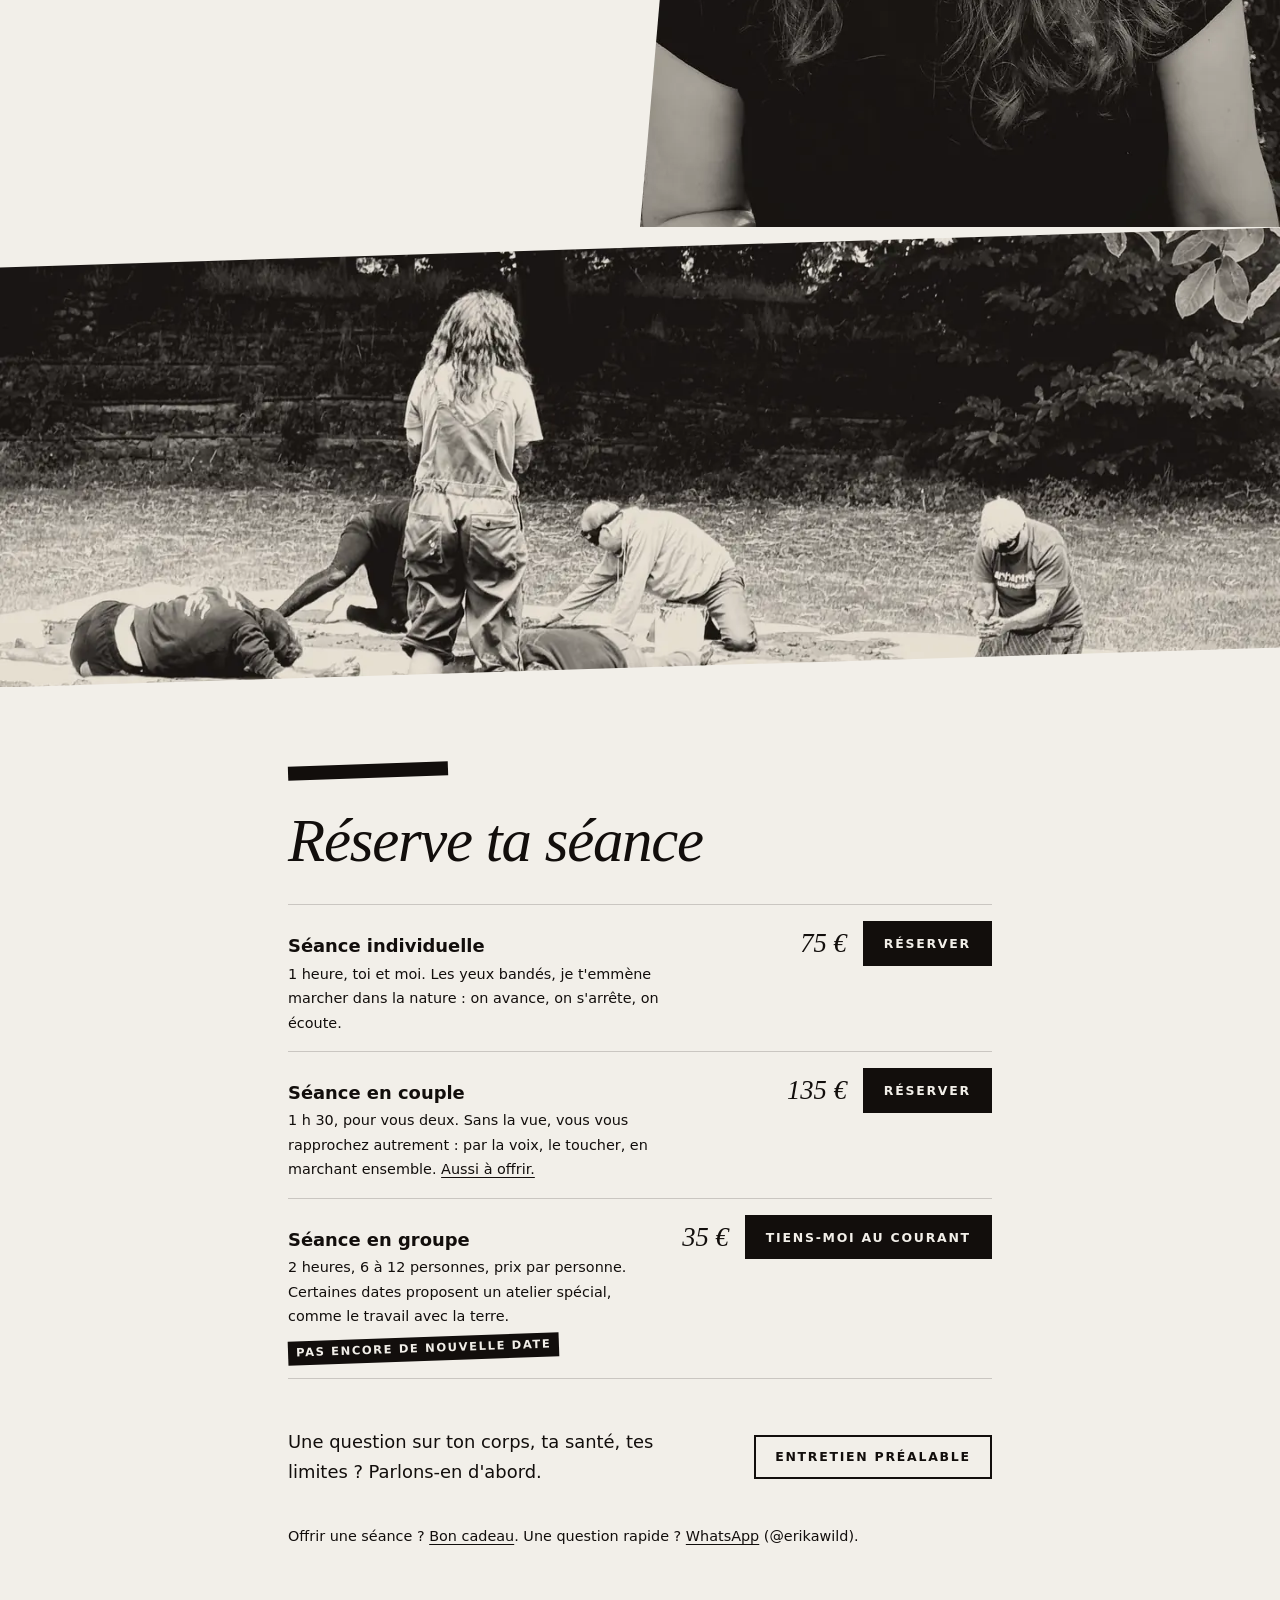
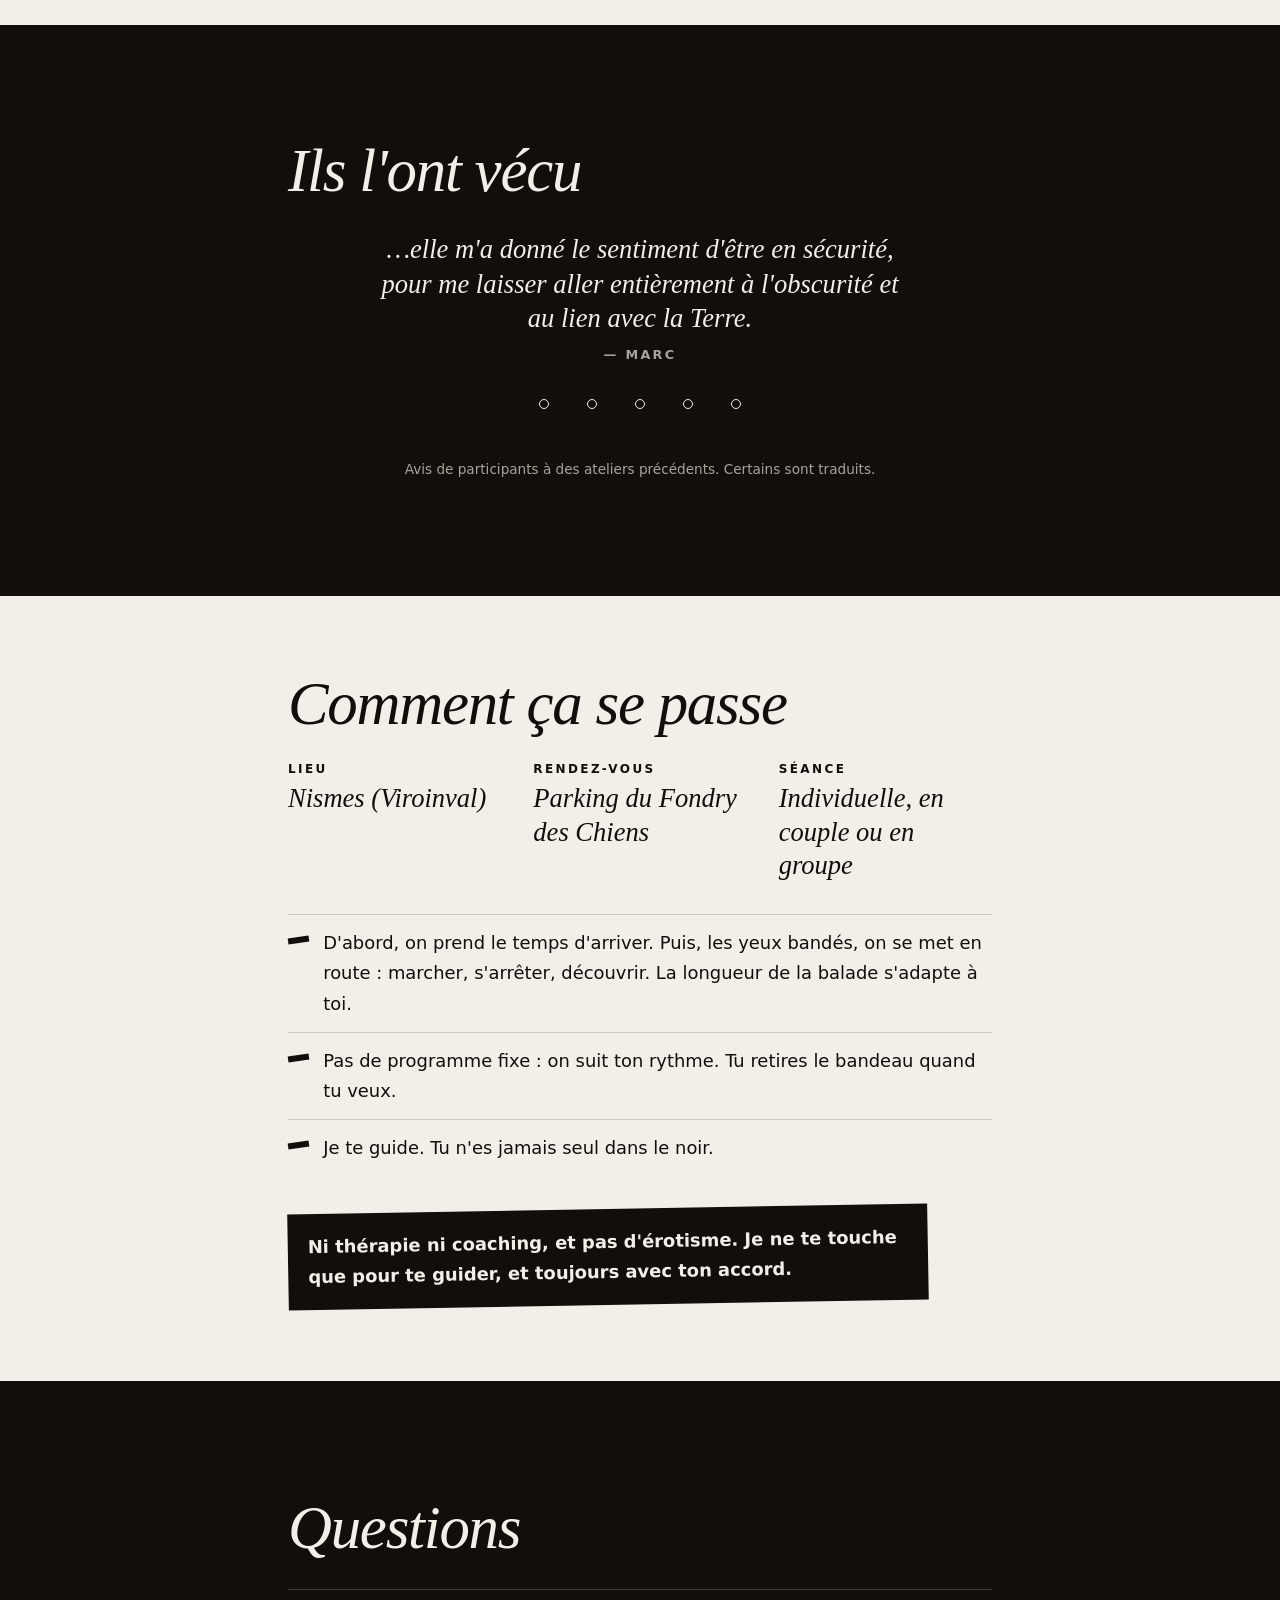
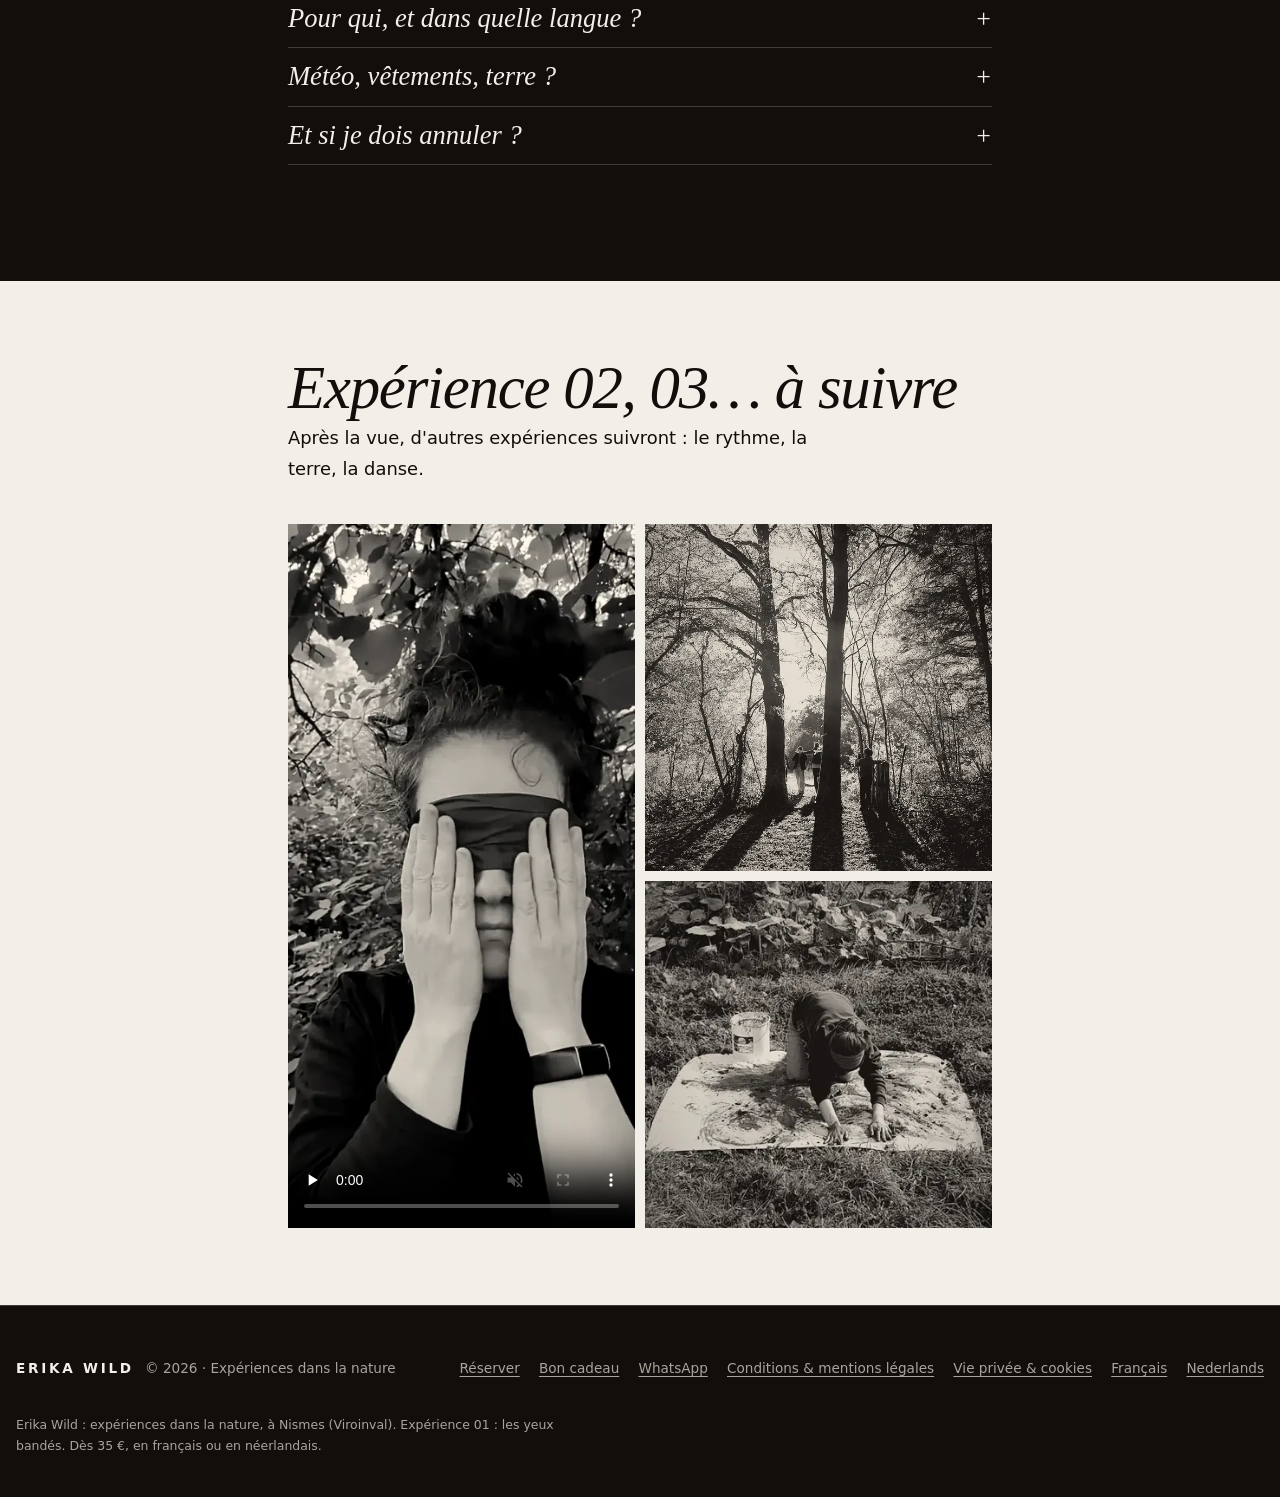
==== commit 6a5586ca: "u20" ====
--- a/index.html
+++ b/index.html
@@ -5,13 +5,13 @@
 <meta name="viewport" content="width=device-width, initial-scale=1">
 <meta name="format-detection" content="telephone=no, date=no, address=no, email=no">
 <title>Erika Wild — Expérience 01 : ferme les yeux</title>
-<meta name="description" content="Les yeux bandés, dans la nature, à Nismes (Viroinval). Seul·e, en couple ou en groupe, en français ou en néerlandais. Expérience 01 : ferme les yeux.">
+<meta name="description" content="Les yeux bandés, dans la nature, à Nismes (Viroinval). En solo, en couple ou en groupe, en français ou en néerlandais. Expérience 01 : ferme les yeux.">
 <link rel="canonical" href="https://erikawild.be/">
 <link rel="alternate" hreflang="fr" href="https://erikawild.be/">
 <link rel="alternate" hreflang="nl" href="https://erikawild.be/nl.html">
 <link rel="alternate" hreflang="x-default" href="https://erikawild.be/">
 <meta property="og:title" content="Erika Wild — Expérience 01 : ferme les yeux">
-<meta property="og:description" content="Les yeux bandés, dans la nature, à Nismes (Viroinval). Seul·e, en couple ou en groupe, en français ou en néerlandais. Expérience 01 : ferme les yeux.">
+<meta property="og:description" content="Les yeux bandés, dans la nature, à Nismes (Viroinval). En solo, en couple ou en groupe, en français ou en néerlandais. Expérience 01 : ferme les yeux.">
 <meta property="og:type" content="website">
 <meta property="og:url" content="https://erikawild.be/">
 <meta property="og:locale" content="fr_BE">
@@ -26,15 +26,17 @@
 <link rel="manifest" href="site.webmanifest">
 <meta name="theme-color" content="#120E0C">
 <meta name="apple-mobile-web-app-title" content="Erika Wild">
-<link rel="stylesheet" href="css/style.css">
+<link rel="stylesheet" href="css/style.css?v=74">
 <script type="application/ld+json">
 {
   "@context": "https://schema.org",
   "@type": "LocalBusiness",
   "name": "Erika Wild",
+  "legalName": "Erika Pittoors",
+  "vatID": "BE0843622361",
   "url": "https://erikawild.be/",
   "image": "https://erikawild.be/img/og-erikawild.jpg",
-  "description": "Erika Wild propose des expériences sensorielles les yeux bandés dans la nature, à Nismes (Viroinval). Séances individuelles (1 h), en couple (1 h 30) et en groupe (2 h, 6 à 12 personnes), en français ou en néerlandais.",
+  "description": "Erika Wild propose des expériences dans la nature, à Nismes (Viroinval). Expérience 01 : les yeux bandés. Séances individuelles (1 h), en couple (1 h 30) et en groupe (2 h, 6 à 12 personnes), en français ou en néerlandais.",
   "address": {
     "@type": "PostalAddress",
     "addressLocality": "Nismes (Viroinval)",
@@ -53,21 +55,21 @@
       "name": "Séance individuelle",
       "price": "75",
       "priceCurrency": "EUR",
-      "url": "https://cal.com/CAL_ID/individueel"
+      "url": "https://cal.com/erikawild/individueel"
     },
     {
       "@type": "Offer",
       "name": "Séance en couple",
       "price": "135",
       "priceCurrency": "EUR",
-      "url": "https://cal.com/CAL_ID/koppel"
+      "url": "https://cal.com/erikawild/koppel"
     },
     {
       "@type": "Offer",
       "name": "Séance en groupe",
       "price": "35",
       "priceCurrency": "EUR",
-      "url": "https://cal.com/CAL_ID/groep"
+      "url": "https://cal.com/erikawild/groep"
     }
   ]
 }
@@ -81,9 +83,8 @@
     <a href="index.html" class="brand"><span class="brand-name">Erika Wild</span><span class="sr-only"> — accueil</span></a>
     <nav aria-label="Navigation principale">
       <ul class="nav-links">
-        <li class="hide-sm"><a href="index.html#experience">Expérience 01</a></li>
         <li class="hide-sm"><a href="bon-cadeau.html">Bon cadeau</a></li>
-        <li class="nav-book"><a href="index.html#formules">Réserver</a></li>
+        <li class="nav-book"><a href="index.html#formules">Réserve ta séance</a></li>
         <li class="sep" aria-hidden="true"></li>
         <li><a href="index.html" lang="fr" hreflang="fr" aria-current="page"><span aria-hidden="true">FR</span><span class="sr-only">Français</span></a></li>
         <li><a href="nl.html" lang="nl" hreflang="nl"><span aria-hidden="true">NL</span><span class="sr-only">Nederlands</span></a></li>
@@ -100,78 +101,76 @@
            width="1080" height="1350" fetchpriority="high"
            alt="Portrait en noir et blanc d'Erika Wild, les yeux bandés, debout dans les feuillages" class="hero-photo"></div>
       <div class="hero-text">
-        <p class="band-label">Expérience 01 · ferme les yeux</p>
-        <h1>Que se <span class="nowrap">passe-t-il</span> si je te prive de <span class="veil">la vue</span>&nbsp;?</h1>
-        <p class="lede">Les yeux bandés, dans la nature. Bouger, t'arrêter, écouter.</p>
-        <div class="btn-row">
-          <a href="#formules" class="btn btn-primary">Choisis ta séance</a>
-        </div>
-        <p class="hero-note">Seul·e, en couple ou en groupe · dès 35&nbsp;€</p>
-      </div>
-    </div>
-  </section>
-
-  <div class="ribbon" aria-hidden="true"><div class="ribbon-track"><span>Expérience 01&nbsp;: ferme les yeux — respire profondément — sens le sol — écoute — la Nature s'approche — Expérience 01&nbsp;: ferme les yeux — respire profondément — sens le sol — écoute — la Nature s'approche — Expérience 01&nbsp;: ferme les yeux — respire profondément — sens le sol — écoute — la Nature s'approche — Expérience 01&nbsp;: ferme les yeux — respire profondément — sens le sol — écoute — la Nature s'approche — </span><span>Expérience 01&nbsp;: ferme les yeux — respire profondément — sens le sol — écoute — la Nature s'approche — Expérience 01&nbsp;: ferme les yeux — respire profondément — sens le sol — écoute — la Nature s'approche — Expérience 01&nbsp;: ferme les yeux — respire profondément — sens le sol — écoute — la Nature s'approche — Expérience 01&nbsp;: ferme les yeux — respire profondément — sens le sol — écoute — la Nature s'approche — </span></div></div>
-
+        <h1>Que se <span class="nowrap">passe-t-il</span> quand <span class="veil">la vue</span> se&nbsp;retire&nbsp;?</h1>
+        <p class="lede">Les yeux bandés, dans la nature. Tu marches, tu t'arrêtes, tu écoutes.</p>
+        <p class="hero-note">En solo, en couple ou en groupe · dès 35&nbsp;€</p>
+      </div>
+    </div>
+  </section>
+  <div class="ribbon" aria-hidden="true"><div class="ribbon-track"><span>Expérience 01&nbsp;: ferme les yeux — écoute — le sol sous tes pieds — le vent — ta respiration — Expérience 01&nbsp;: ferme les yeux — écoute — le sol sous tes pieds — le vent — ta respiration — Expérience 01&nbsp;: ferme les yeux — écoute — le sol sous tes pieds — le vent — ta respiration — Expérience 01&nbsp;: ferme les yeux — écoute — le sol sous tes pieds — le vent — ta respiration — </span><span>Expérience 01&nbsp;: ferme les yeux — écoute — le sol sous tes pieds — le vent — ta respiration — Expérience 01&nbsp;: ferme les yeux — écoute — le sol sous tes pieds — le vent — ta respiration — Expérience 01&nbsp;: ferme les yeux — écoute — le sol sous tes pieds — le vent — ta respiration — Expérience 01&nbsp;: ferme les yeux — écoute — le sol sous tes pieds — le vent — ta respiration — </span></div></div>
   <section class="section-light">
     <div class="wrap wrap--wide">
       <div class="split">
         <div>
           <h2>Tout passe par les yeux</h2>
-          <p class="big-line">Dans un monde où les images accaparent ton attention toute la journée et guident tes pensées et tes habitudes, je t'invite à ne plus rien voir, un moment.</p>
+          <p class="big-line">Toute la journée, les images prennent ton attention. Je t'invite à ne plus rien voir, un moment.</p>
           <p>Si la vue se retire, qu'est-ce qui se réveille&nbsp;?</p>
-          <p class="quote">Moins regarder. Plus ressentir.</p>
         </div>
         <figure class="tilt-photo tilt-right"><img src="img/ew-marche-800.webp" srcset="img/ew-marche-480.webp 480w, img/ew-marche-800.webp 800w" sizes="(min-width: 860px) 17rem, 60vw" width="800" height="1000" loading="lazy" alt="Une participante marche les yeux bandés dans une prairie, la main tendue"></figure>
       </div>
     </div>
   </section>
-
-  <section class="section-black me" id="experience">
-    <div class="me-text">
-      <p class="band-label">Expérience 01</p>
-      <h2>Les yeux bandés, en chemin</h2>
-      <p class="big-line">Chaque expérience retire un sens. Cette fois&nbsp;: la vue.</p>
-      <div class="walk">
-        <h3>Marcher les yeux bandés dans la nature</h3>
-        <p>Je te guide sur des chemins inconnus&nbsp;: le sol sous tes pieds, le vent, des sons que tu n'entends pas d'habitude. Seul·e ou à deux, on marche. Rien de plus, et c'est déjà beaucoup.</p>
-      </div>
-    </div>
-    <img class="me-photo" src="img/ew-imp-blinddoek-640.webp" srcset="img/ew-imp-blinddoek-320.webp 320w, img/ew-imp-blinddoek-640.webp 640w" sizes="(min-width: 860px) 50vw, 100vw" width="640" height="1032" loading="lazy" alt="Erika rit, un bandeau sur les yeux, dans les feuillages">
-  </section>
-
-  <section class="section-light" id="pratique">
-    <div class="wrap">
-      <h2>Comment ça se passe</h2>
-      <dl class="prat">
-          <div><dt>Lieu</dt><dd>Nismes (Viroinval)</dd></div>
-          <div><dt>Rendez-vous</dt><dd>Parking du Fondry des Chiens</dd></div>
-          <div><dt>Langue</dt><dd>Français ou néerlandais</dd></div>
-      </dl>
-      <ul class="checks">
-          <li>D'abord, on atterrit. Puis, les yeux fermés, en chemin&nbsp;: marcher, s'arrêter, découvrir. La longueur de la balade s'adapte à toi.</li>
-          <li>Pas de programme fixe&nbsp;: ton corps guide. Tu retires le bandeau quand tu veux.</li>
-          <li>Je te guide. Tu n'es jamais seul·e dans le noir.</li>
-      </ul>
-      <p class="safe">Ni thérapie ni coaching, et pas d'érotisme. Le toucher sert uniquement à te guider, et toujours avec ton accord.</p>
-    </div>
-  </section>
-
   <section class="section-black me me--left" id="erika">
     <img class="me-photo" src="img/ew-erika-danse-800.webp" srcset="img/ew-erika-danse-480.webp 480w, img/ew-erika-danse-800.webp 800w" sizes="(min-width: 860px) 50vw, 100vw" width="800" height="1000" loading="lazy" alt="Erika danse les yeux fermés et rit, les cheveux en mouvement">
     <div class="me-text">
       <h2>Je suis Erika</h2>
-      <p class="big-line">La forêt, la danse, le rythme, et me priver de la vue, parfois littéralement, par des paupières paralysées&nbsp;: c'est ce qui a enfin fait taire ma tête. Mon corps a pris la parole.</p>
-      <p>Quand je ferme les yeux et que je commence à bouger, d'abord très lentement, mon corps se met à pleurer. Parce qu'enfin, je suis libre. Ce qui brûlait et poussait sous ma peau depuis si longtemps trouve de la place. Chez moi, ça devient expression, créativité, un feu sauvage.</p>
-      <p>Et chez toi&nbsp;? C'est différent pour chacun·e. On le découvre ensemble.</p>
-      <p class="me-cred">Formée en écopsychologie appliquée. Rassembler les gens, je le fais depuis toujours.</p>
-    </div>
-  </section>
-
-  <section class="section-light">
-    <div class="wrap">
-      <h2>Ils et elles l'ont vécu</h2>
-      <div class="voices voices--scroll" tabindex="0" role="region" aria-label="Ils et elles l'ont vécu">
+      <p class="big-line">La forêt, la danse, le rythme, et me priver de la vue, parfois littéralement, quand mes paupières étaient paralysées&nbsp;: c'est ce qui a enfin fait taire ma tête. Mon corps a pris la parole.</p>
+      <p>Quand je ferme les yeux et que je commence à bouger, d'abord très lentement, les larmes viennent. Parce qu'enfin, je suis libre. Ce qui brûlait et poussait sous ma peau depuis si longtemps trouve de la place. Chez moi, ça devient expression, créativité, quelque chose de sauvage.</p>
+      <p>Et chez toi&nbsp;? C'est différent pour chacun. On le découvre ensemble.</p>
+      <p class="me-cred">Formée en écopsychologie appliquée. Rassembler des gens, je l'ai toujours fait.</p>
+    </div>
+  </section>
+  <section class="section-light me" id="experience">
+    <div class="me-text">
+      <p class="band-label">Expérience 01</p>
+      <h2>Marcher sans voir</h2>
+      <p class="big-line">Chaque expérience tourne autour d'une seule question. Voici la première.</p>
+      <div class="walk">
+        <p>Je te guide avec ma voix et, si tu le veux, avec ma main. Tes pieds cherchent le sol. Tu entends le vent arriver avant de le sentir. Parfois on marche, parfois on s'arrête, parfois ton corps a envie de bouger.</p>
+      </div>
+    </div>
+    <img class="me-photo" src="img/ew-imp-blinddoek-640.webp" srcset="img/ew-imp-blinddoek-320.webp 320w, img/ew-imp-blinddoek-640.webp 640w" sizes="(min-width: 860px) 50vw, 100vw" width="640" height="1032" loading="lazy" alt="Erika rit, un bandeau sur les yeux, dans les feuillages">
+  </section>
+  <figure class="band-photo band-photo--light"><img src="img/ew-band-groep-onder-720.webp" srcset="img/ew-band-groep-onder-720.webp 720w, img/ew-band-groep-onder-1440.webp 1440w" sizes="100vw" width="1440" height="655" loading="lazy" alt="Séance en groupe : des participants aux yeux bandés travaillent la terre, Erika les accompagne"></figure>
+  <section class="section-light" id="formules">
+    <div class="wrap">
+      <hr class="band-rule">
+      <h2>Réserve ta séance</h2>
+      <ul class="offers">
+        <li>
+          <div class="offer-text"><span class="offer-name">Séance individuelle</span><span class="offer-meta">1 heure, toi et moi. Les yeux bandés, je t'emmène marcher dans la nature&nbsp;: on avance, on s'arrête, on écoute.</span></div>
+          <div class="offer-act"><span class="offer-price">75&nbsp;€</span><a class="btn btn-primary btn-sm" href="https://cal.com/erikawild/individueel"><span class="sr-only">Réserver : Séance individuelle — </span>Réserver</a></div>
+        </li>
+        <li>
+          <div class="offer-text"><span class="offer-name">Séance en couple</span><span class="offer-meta">1 h 30, pour vous deux. Sans la vue, vous vous rapprochez autrement&nbsp;: par la voix, le toucher, en marchant ensemble. <a href="bon-cadeau.html">Aussi à offrir.</a></span></div>
+          <div class="offer-act"><span class="offer-price">135&nbsp;€</span><a class="btn btn-primary btn-sm" href="https://cal.com/erikawild/koppel"><span class="sr-only">Réserver : Séance en couple — </span>Réserver</a></div>
+        </li>
+        <li>
+          <div class="offer-text"><span class="offer-name">Séance en groupe</span><span class="offer-meta">2 heures, 6 à 12 personnes, prix par personne. Certaines dates proposent un atelier spécial, comme le travail avec la terre.</span><span class="offer-status">Pas encore de nouvelle date</span></div>
+          <div class="offer-act"><span class="offer-price">35&nbsp;€</span><a class="btn btn-primary btn-sm" href="/whatsapp-groupe"><span class="sr-only">Séance en groupe — </span>Tiens-moi au courant</a></div>
+        </li>
+      </ul>
+      <div class="intake">
+        <p>Une question sur ton corps, ta santé, tes limites&nbsp;? Parlons-en d'abord.</p>
+        <a class="btn btn-ghost btn-sm" href="https://cal.com/erikawild/intake">Entretien préalable</a>
+      </div>
+      <p class="note">Offrir une séance&nbsp;? <a href="bon-cadeau.html">Bon cadeau</a>. Une question rapide&nbsp;? <a href="/whatsapp">WhatsApp</a> (@erikawild).</p>
+    </div>
+  </section>
+  <section class="section-black">
+    <div class="wrap">
+      <h2>Ils l'ont vécu</h2>
+      <div class="voices voices--scroll" tabindex="0" role="region" aria-label="Ils l'ont vécu">
         <figure class="voice" id="r1"><blockquote><p>…elle m'a donné le sentiment d'être en sécurité, pour me laisser aller entièrement à l'obscurité et au lien avec la Terre.</p></blockquote><figcaption>Marc</figcaption></figure>
         <figure class="voice" id="r2"><blockquote><p>En jouant et en riant, en utilisant tous les sens, on se connecte à la nature et à la terre (littéralement aussi).</p></blockquote><figcaption>Benoît</figcaption></figure>
         <figure class="voice" id="r3"><blockquote><p>Un accueil chaleureux, une activité où le respect de chacun est primordial, chacun vient comme il est…</p></blockquote><figcaption>Inès</figcaption></figure>
@@ -179,53 +178,39 @@
         <figure class="voice" id="r5"><blockquote><p>Erika est géniale&nbsp;! Elle est joyeuse, curieuse, authentique, captivante. Et ses rencontres le sont tout autant&nbsp;!</p></blockquote><figcaption>Virginie</figcaption></figure>
       </div>
       <nav class="voice-dots" aria-label="Avis"><a href="#r1"><span class="sr-only">Avis 1</span></a><a href="#r2"><span class="sr-only">Avis 2</span></a><a href="#r3"><span class="sr-only">Avis 3</span></a><a href="#r4"><span class="sr-only">Avis 4</span></a><a href="#r5"><span class="sr-only">Avis 5</span></a></nav>
-      <p class="voices-cap">Fais glisser pour lire l'avis suivant · Après des ateliers précédents. Certains avis sont traduits.</p>
-    </div>
-  </section>
-
-  <figure class="band-photo band-photo--light"><img src="img/ew-band-groep-onder-720.webp" srcset="img/ew-band-groep-onder-720.webp 720w, img/ew-band-groep-onder-1440.webp 1440w" sizes="100vw" width="1440" height="655" loading="lazy" alt="Séance en groupe : des participants aux yeux bandés travaillent la terre, Erika les accompagne"></figure>
-
-  <section class="section-light" id="formules">
-    <div class="wrap">
-      <hr class="band-rule">
-      <h2>Réserve ta séance</h2>
-      <ul class="offers">
-        <li>
-          <div class="offer-text"><span class="offer-name">Séance individuelle</span><span class="offer-meta">1 heure, toi et moi. Les yeux bandés, je t'emmène en chemin dans la nature&nbsp;: on marche, on s'arrête, on écoute.</span></div>
-          <div class="offer-act"><span class="offer-price">75&nbsp;€</span><a class="btn btn-primary btn-sm" href="https://cal.com/CAL_ID/individueel"><span class="sr-only">Réserver : Séance individuelle — </span>Réserver</a></div>
-        </li>
-        <li>
-          <div class="offer-text"><span class="offer-name">Séance en couple</span><span class="offer-meta">1 h 30, pour vous deux. Sans la vue, vous vous rapprochez autrement&nbsp;: par la voix, le toucher, en marchant ensemble. <a href="bon-cadeau.html">Aussi en cadeau.</a></span></div>
-          <div class="offer-act"><span class="offer-price">135&nbsp;€</span><a class="btn btn-primary btn-sm" href="https://cal.com/CAL_ID/koppel"><span class="sr-only">Réserver : Séance en couple — </span>Réserver</a></div>
-        </li>
-        <li>
-          <div class="offer-text"><span class="offer-name">Séance en groupe</span><span class="offer-meta">2 heures, 6 à 12 personnes, prix par personne. Choisis une date en français ou en néerlandais. Certaines dates proposent un atelier spécial, comme le travail avec la terre.</span></div>
-          <div class="offer-act"><span class="offer-price">35&nbsp;€</span><a class="btn btn-primary btn-sm" href="https://cal.com/CAL_ID/groep"><span class="sr-only">Réserver : Séance en groupe — </span>Réserver</a></div>
-        </li>
-      </ul>
-      <div class="intake">
-        <p>Un doute, une limitation physique ou une autre préoccupation&nbsp;? Commence par un entretien préalable.</p>
-        <a class="btn btn-ghost btn-sm" href="https://cal.com/CAL_ID/intake">Entretien préalable</a>
-      </div>
-      <p class="note">Offrir une séance&nbsp;? <a href="bon-cadeau.html">Bon cadeau</a>. Une question rapide&nbsp;? <a href="https://wa.me/WHATSAPP_ID">WhatsApp</a>.</p>
-    </div>
-  </section>
-
+      <p class="voices-cap">Avis de participants à des ateliers précédents. Certains sont traduits.</p>
+    </div>
+  </section>
+  <section class="section-light" id="pratique">
+    <div class="wrap">
+      <h2>Comment ça se passe</h2>
+      <dl class="prat">
+          <div><dt>Lieu</dt><dd>Nismes (Viroinval)</dd></div>
+          <div><dt>Rendez-vous</dt><dd>Parking du Fondry des Chiens</dd></div>
+          <div><dt>Séance</dt><dd>Individuelle, en couple ou en groupe</dd></div>
+      </dl>
+      <ul class="checks">
+          <li>D'abord, on prend le temps d'arriver. Puis, les yeux bandés, on se met en route&nbsp;: marcher, s'arrêter, découvrir. La longueur de la balade s'adapte à toi.</li>
+          <li>Pas de programme fixe&nbsp;: on suit ton rythme. Tu retires le bandeau quand tu veux.</li>
+          <li>Je te guide. Tu n'es jamais seul dans le noir.</li>
+      </ul>
+      <p class="safe">Ni thérapie ni coaching, et pas d'érotisme. Je ne te touche que pour te guider, et toujours avec ton accord.</p>
+    </div>
+  </section>
   <section class="section-black" id="faq">
     <div class="wrap">
       <h2>Questions</h2>
       <div class="faq">
         <details><summary>Pour qui, et dans quelle langue&nbsp;?</summary><p>Pour les adultes, dès 18 ans, en français ou en néerlandais (pour les groupes, la langue est indiquée à chaque date). Une limitation physique ou une autre préoccupation&nbsp;? L'entretien préalable est fait pour ça.</p></details>
-        <details><summary>Météo, vêtements, terre&nbsp;?</summary><p>Par tous les temps&nbsp;; par temps extrême, on va à l'intérieur. Habille-toi en couches, vêtements qui peuvent se salir, bonnes chaussures, une petite serviette. On ne se salit vraiment qu'en atelier de groupe avec la terre.</p></details>
-        <details><summary>Et si je dois annuler&nbsp;?</summary><p>Tu peux déplacer ta séance jusqu'à 48 heures avant. Si tu ne viens pas, la séance est due. Si je dois annuler (maladie, temps extrême), on reporte ou tu es remboursé·e.</p></details>
-      </div>
-    </div>
-  </section>
-
+        <details><summary>Météo, vêtements, terre&nbsp;?</summary><p>On sort par tous les temps&nbsp;; s'il fait vraiment trop mauvais, on se met à l'abri. Prends des couches, des vêtements qui peuvent se salir, de bonnes chaussures, une serviette. On ne se salit vraiment qu'en groupe, avec la terre.</p></details>
+        <details><summary>Et si je dois annuler&nbsp;?</summary><p>Tu peux déplacer ta séance jusqu'à 48 heures avant. Si tu ne viens pas, la séance est due. Si je dois annuler (maladie, temps extrême), on reporte ou je te rembourse.</p></details>
+      </div>
+    </div>
+  </section>
   <section class="section-light next-section">
     <div class="wrap">
       <h2 class="next">Expérience 02, 03… à suivre</h2>
-      <p class="next-p">Rythme, terre, danse&nbsp;: ce qui vient. Le travail avec la terre se fait uniquement lors de certains ateliers de groupe, toujours annoncés.</p>
+      <p class="next-p">Après la vue, d'autres expériences suivront&nbsp;: le rythme, la terre, la danse.</p>
       <div class="act-grid">
         <figure class="act-big"><video controls muted preload="none" poster="img/ew-film-poster.webp" width="480" height="854" aria-label="Film de 20 secondes, sans son : les yeux bandés, des mains dans la terre"><source src="img/ew-film-480.mp4" type="video/mp4">Ton navigateur ne lit pas la vidéo.</video></figure>
         <figure><img src="img/ew-imp-bomen-640.webp" srcset="img/ew-imp-bomen-320.webp 320w, img/ew-imp-bomen-640.webp 640w" sizes="(min-width: 860px) 22rem, 50vw" width="640" height="1032" loading="lazy" alt="Des participants entre de grands arbres, à contre-jour"></figure>
@@ -238,19 +223,19 @@
 
 <footer class="site-footer">
   <div class="footer-inner">
-    <div class="footer-brand"><strong>Erika Wild</strong><span>© 2026 · Expériences vivantes, avec la Nature</span></div>
+    <div class="footer-brand"><strong>Erika Wild</strong><span>© 2026 · Expériences dans la nature</span></div>
     <nav aria-label="Plan du site">
       <ul class="footer-links">
         <li><a href="index.html#formules">Réserver</a></li>
         <li><a href="bon-cadeau.html">Bon cadeau</a></li>
-        <li><a href="https://wa.me/WHATSAPP_ID">WhatsApp</a></li>
+        <li><a href="/whatsapp">WhatsApp</a></li>
         <li><a href="conditions.html">Conditions & mentions légales</a></li>
         <li><a href="confidentialite.html">Vie privée & cookies</a></li>
         <li><a href="index.html" lang="fr" hreflang="fr">Français</a></li>
         <li><a href="nl.html" lang="nl" hreflang="nl">Nederlands</a></li>
       </ul>
     </nav>
-    <p class="footer-fact">Erika Wild&nbsp;: expériences sensorielles les yeux bandés dans la nature, à Nismes (Viroinval). Dès 35&nbsp;€, en français ou en néerlandais.</p>
+    <p class="footer-fact">Erika Wild&nbsp;: expériences dans la nature, à Nismes (Viroinval). Expérience 01&nbsp;: les yeux bandés. Dès 35&nbsp;€, en français ou en néerlandais.</p>
   </div>
 </footer>
 </body>
--- a/css/style.css
+++ b/css/style.css
@@ -100,7 +100,11 @@
 .nav-links .sep{ width:1px; height:1.2rem; background:var(--line); margin-inline:.35rem; }
 @media (max-width:520px){
   .brand-name{ font-size:.82rem; letter-spacing:.18em; }
+  .nav{ gap:.5rem; }
   .nav-links a{ padding:.5rem .5rem; letter-spacing:.12em; }
+  .nav-links .nav-book a{ letter-spacing:.06em; padding-inline:.6rem; }
+  /* op gsm enkel de andere taal tonen */
+  .nav-links .sep, .nav-links li:has(> a[aria-current="page"]){ display:none; }
 }
 @media (max-width:700px){ .nav-links .hide-sm{ display:none; } }
 .nav-links a{ white-space:nowrap; }
@@ -383,12 +387,10 @@
 #praktisch h2, #pratique h2{ margin-bottom:.25rem; }
 /* groepsfoto tussen twee lichte vlakken */
 .band-photo--light{ background:var(--light); }
-.section-light.next-section .next, .section-light.next-section .next-p{ color:var(--on-light); }
 @media (prefers-reduced-motion:reduce){ .voices--scroll{ scroll-behavior:auto; } }
 
 /* wat nog komt: na het prijsblok */
-.next-section .next{ color:var(--ink); font-size:var(--step-2); margin-top:0; }
-.next-section .next-p{ color:var(--ink-soft); }
+.next-section .next{ font-size:var(--step-2); margin-top:0; }
 
 /* kleuren per achtergrond (na herschikking) */
 .section-black .offers li{ border-color:var(--line); }
@@ -417,3 +419,8 @@
 .footer-links a{ display:inline-flex; align-items:center; min-height:44px; text-decoration:underline; text-underline-offset:3px; }
 
 @media (prefers-reduced-motion:reduce){ html{ scroll-behavior:auto; } }
+
+/* groep: nog geen data */
+.offer-status{ display:inline-block; margin-top:.5rem; padding:.15rem .5rem; font-size:.72rem; font-weight:700; letter-spacing:.14em; text-transform:uppercase; background:var(--on-light); color:var(--light); transform:rotate(-2deg); }
+.section-light .walk{ border-color:var(--line-light); }
+.section-light .walk p{ color:var(--on-light); }
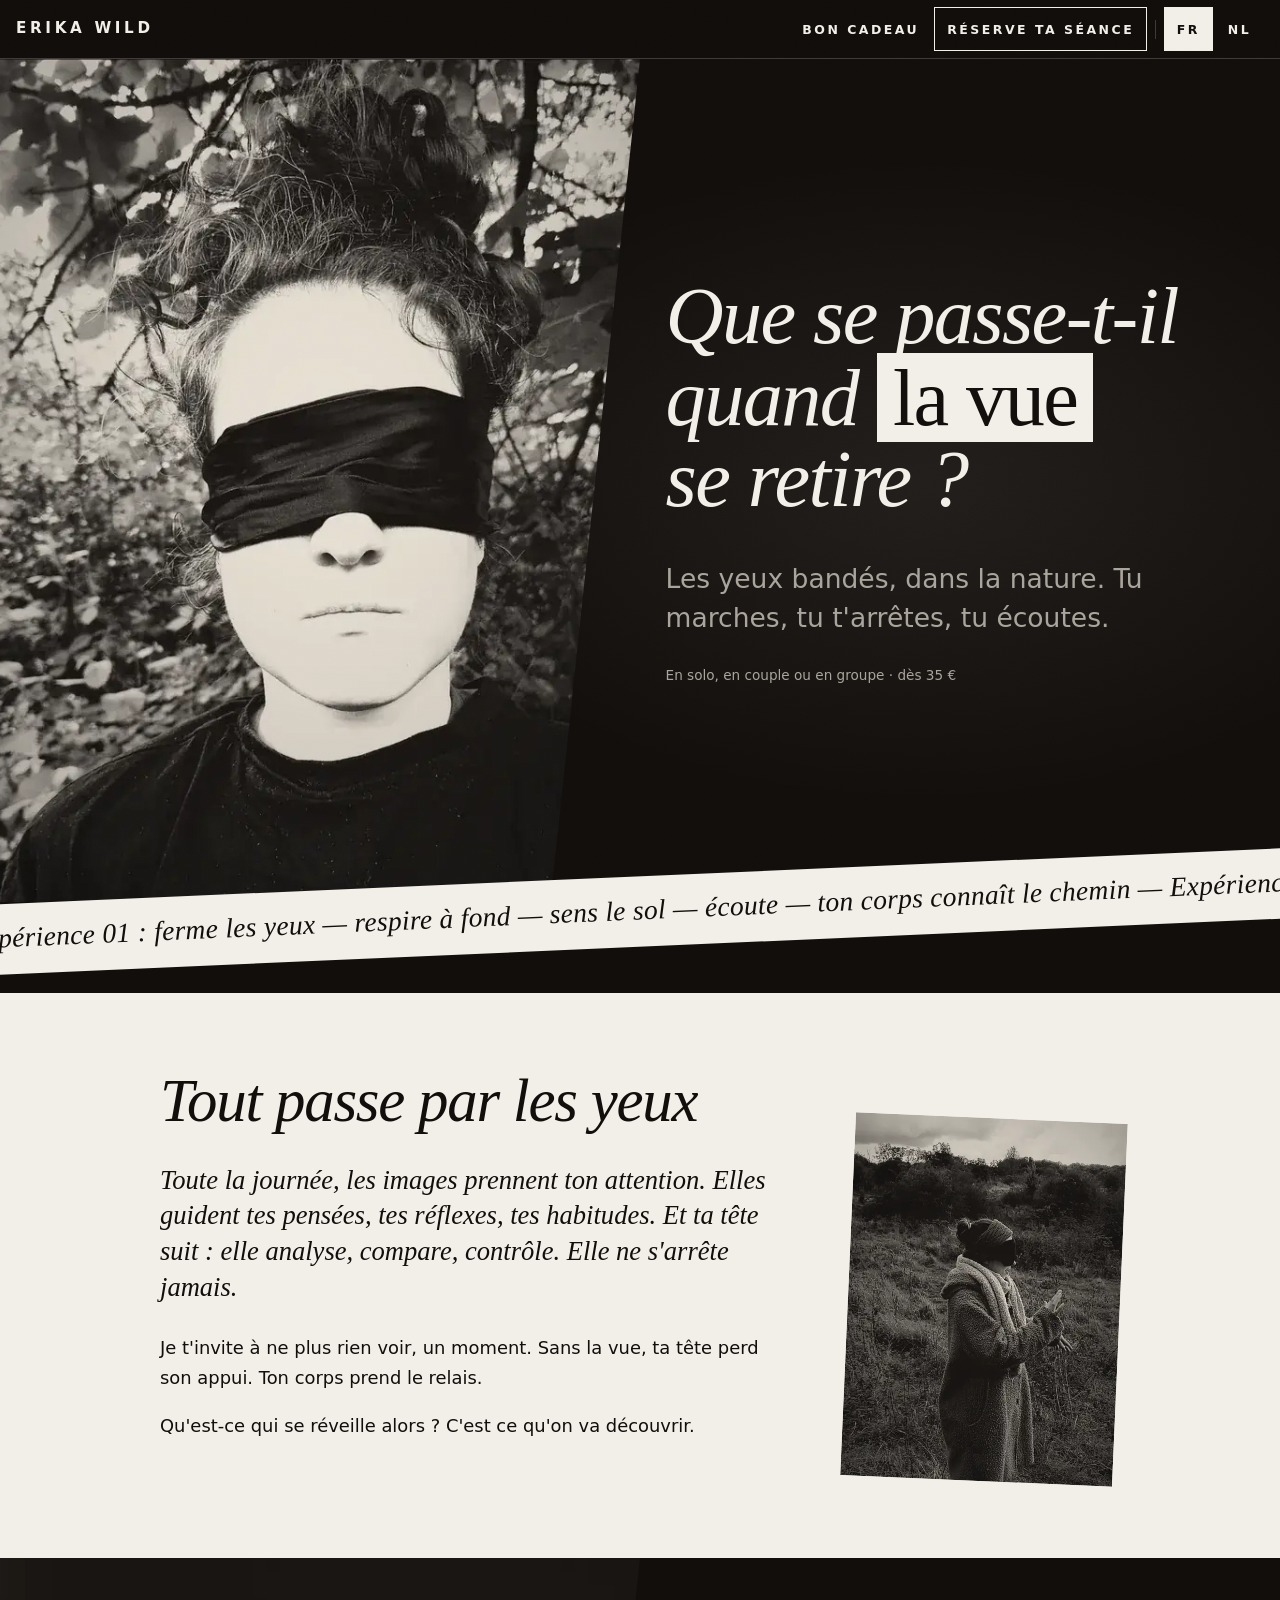
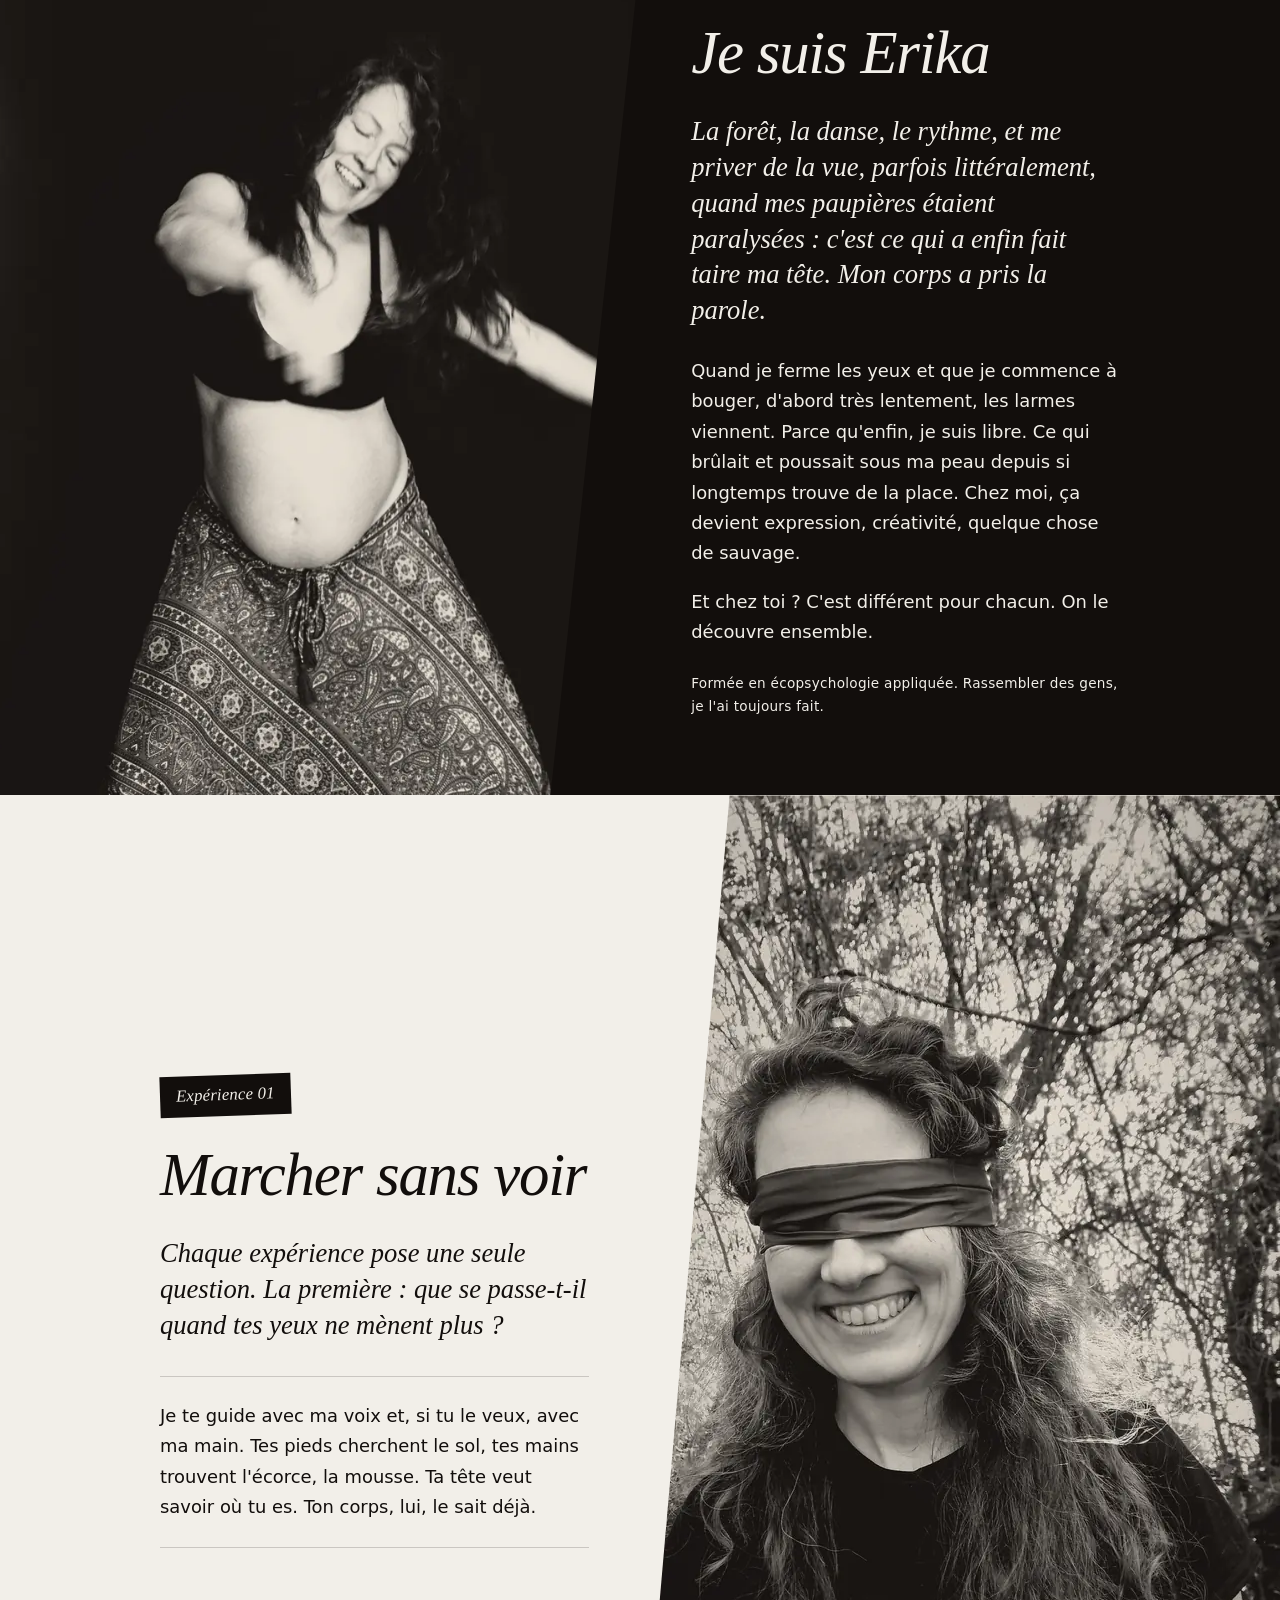
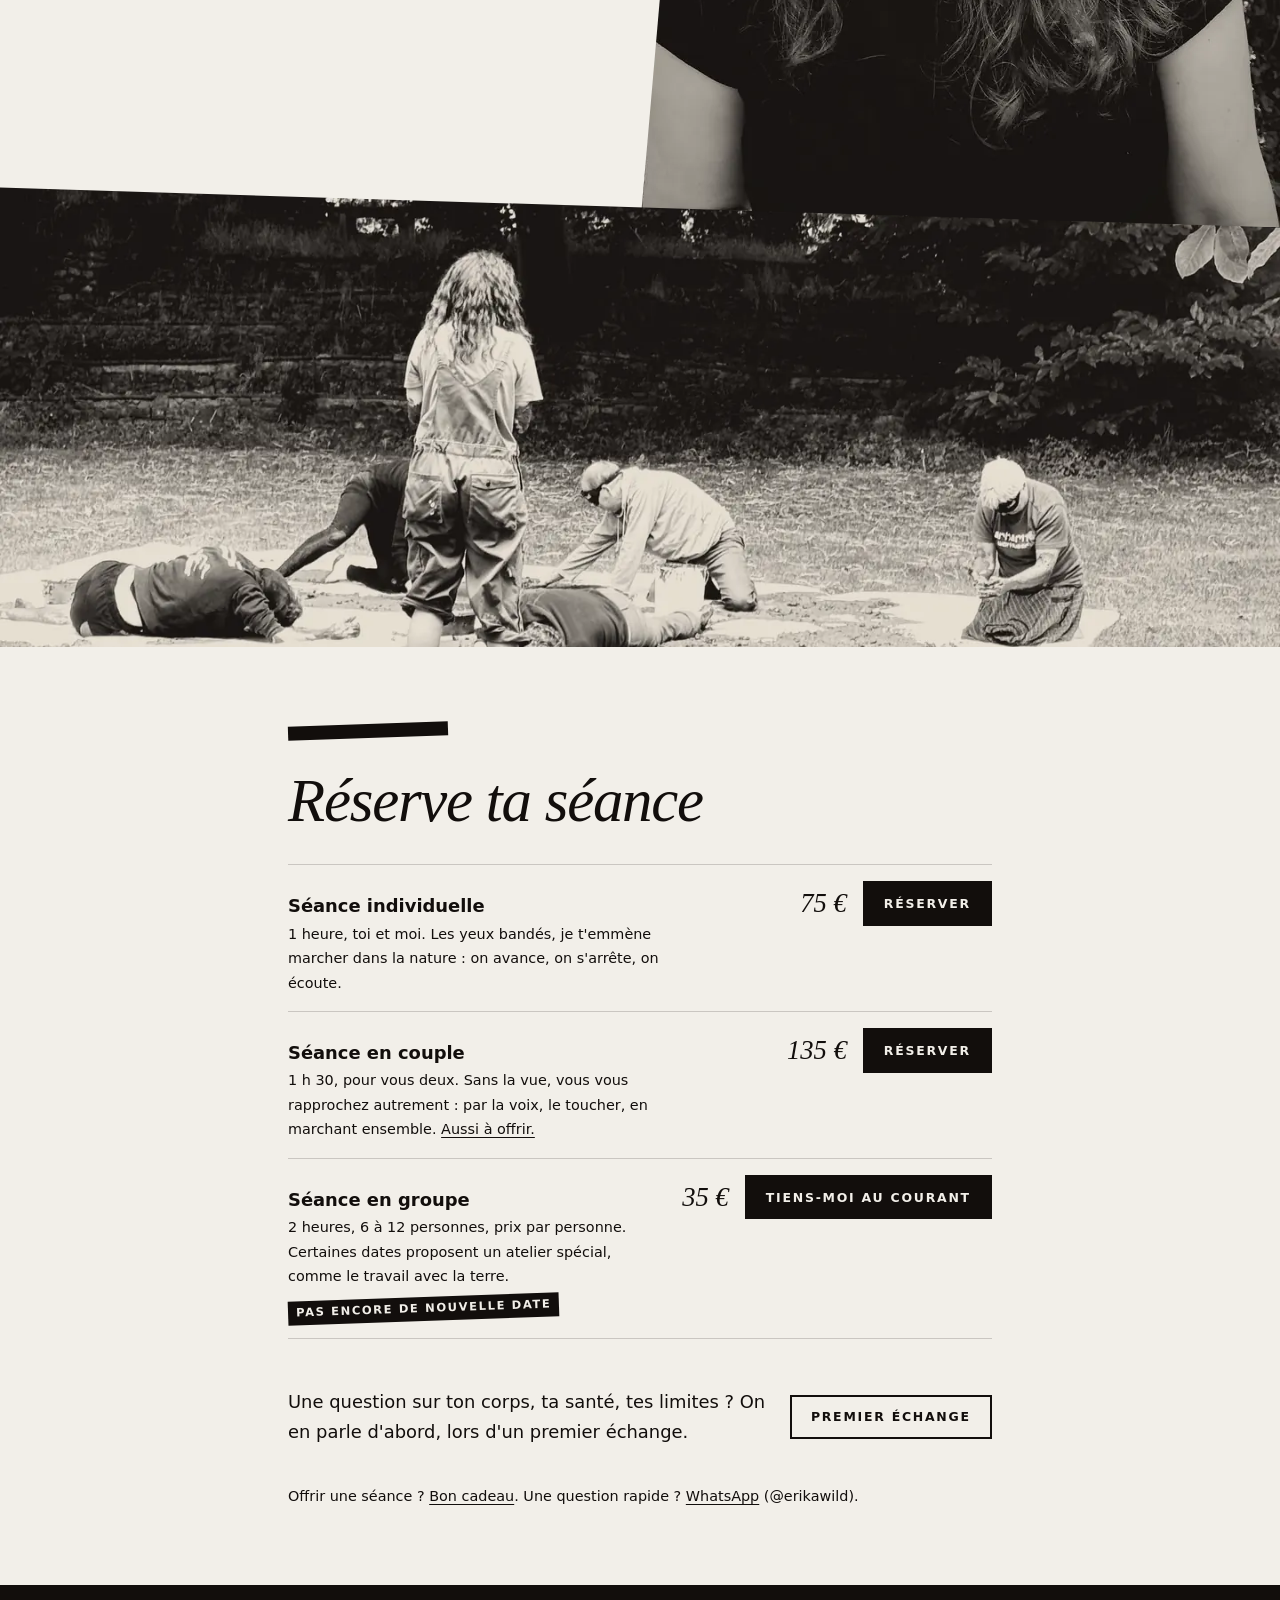
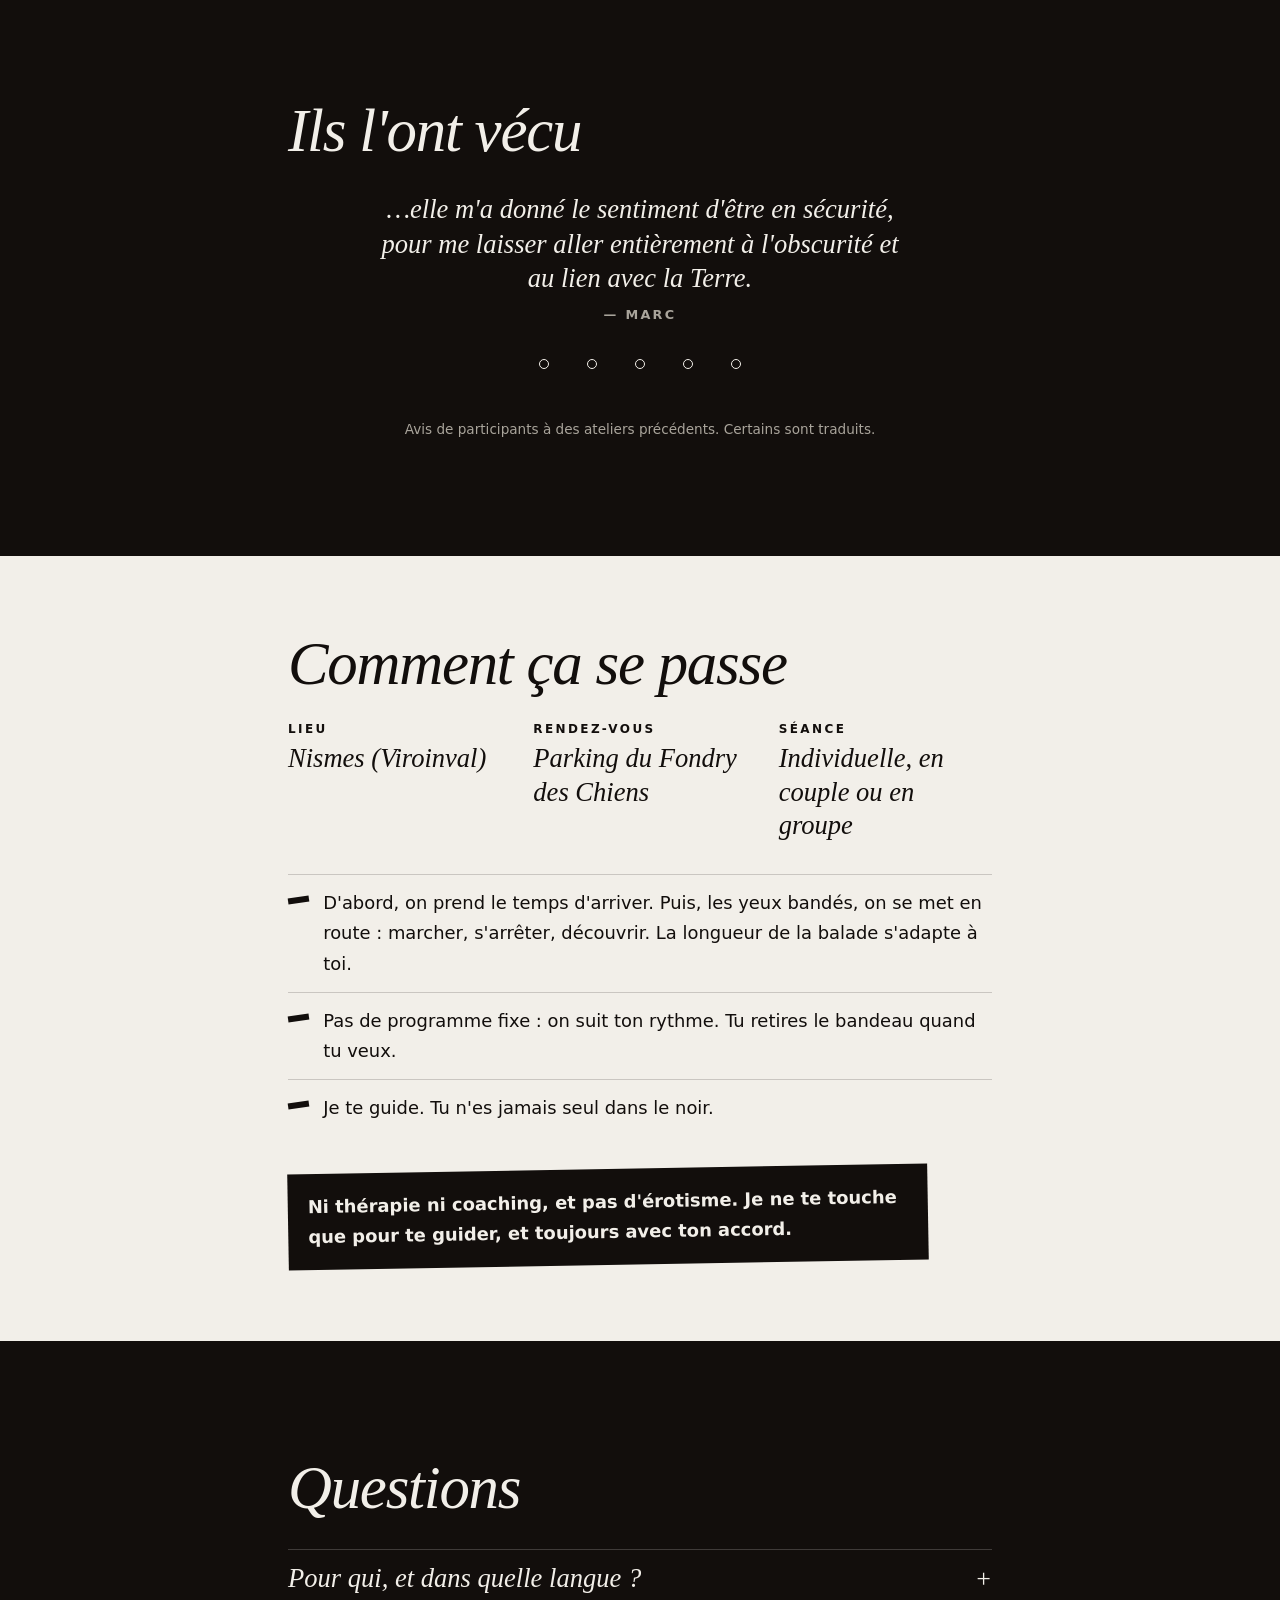
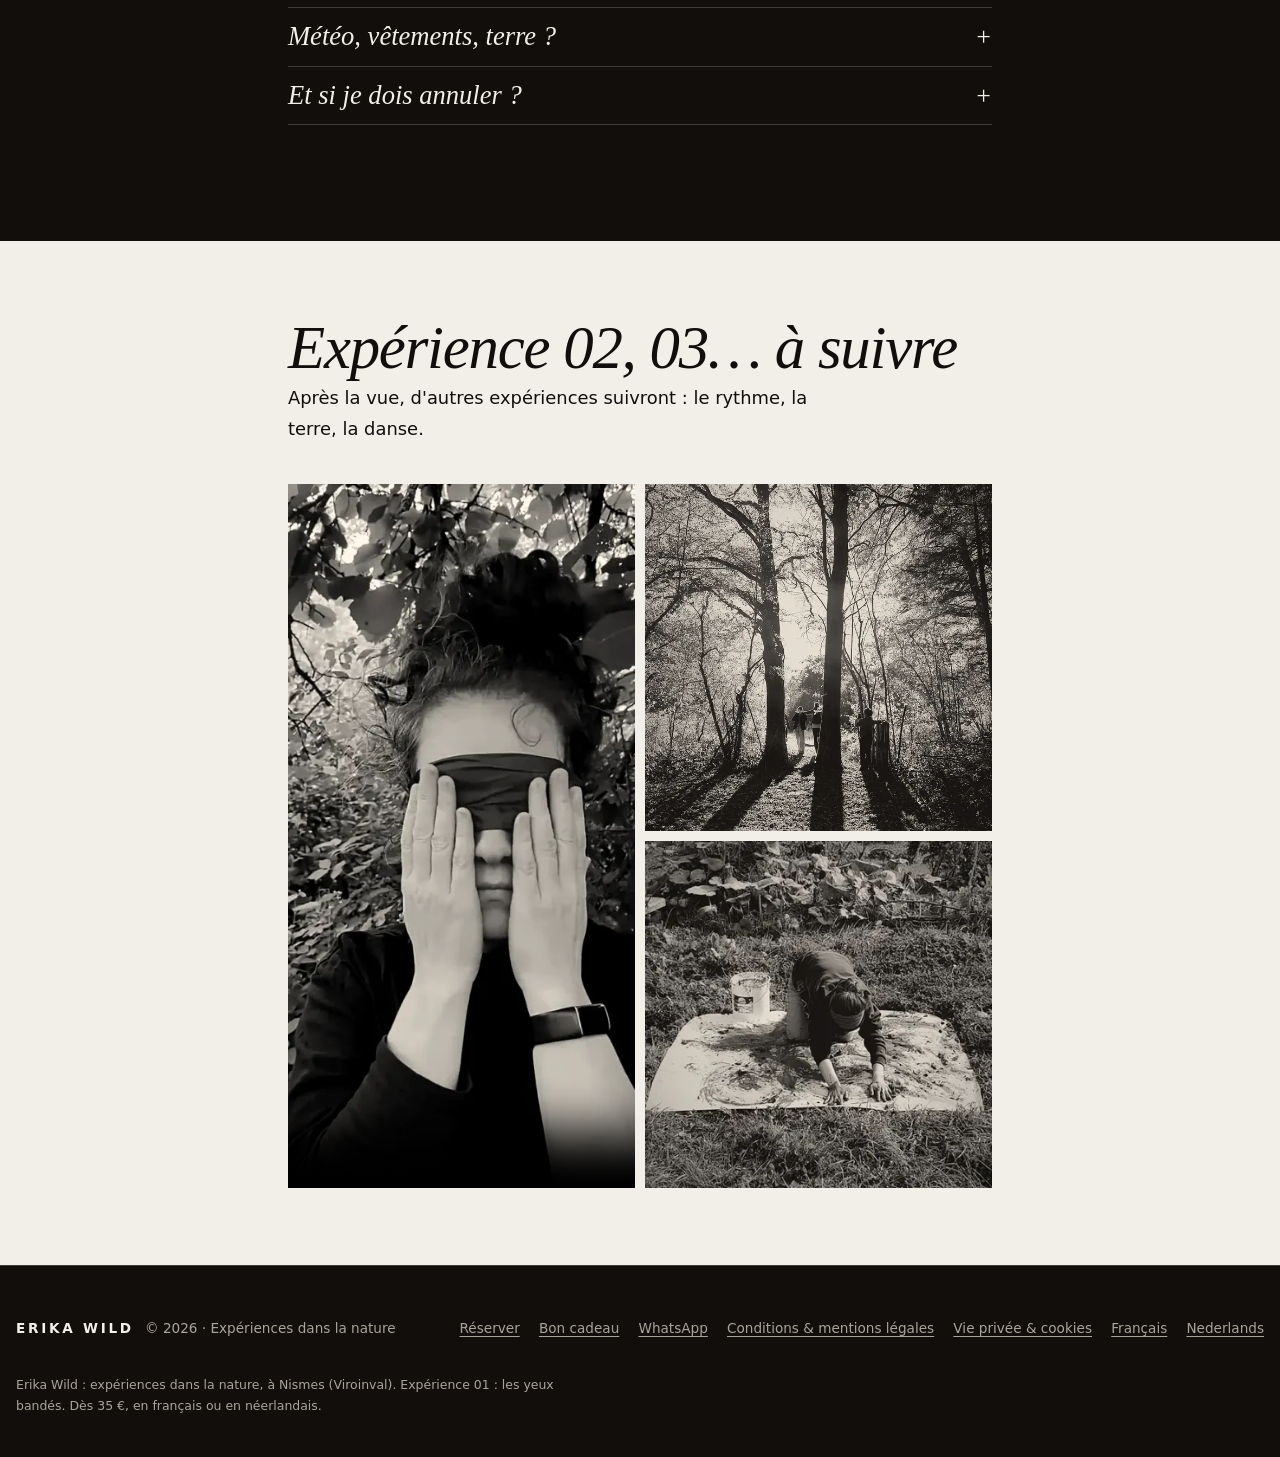
==== commit aa21dfce: "u22" ====
--- a/index.html
+++ b/index.html
@@ -26,7 +26,7 @@
 <link rel="manifest" href="site.webmanifest">
 <meta name="theme-color" content="#120E0C">
 <meta name="apple-mobile-web-app-title" content="Erika Wild">
-<link rel="stylesheet" href="css/style.css?v=74">
+<link rel="stylesheet" href="css/style.css?v=77">
 <script type="application/ld+json">
 {
   "@context": "https://schema.org",
@@ -107,14 +107,15 @@
       </div>
     </div>
   </section>
-  <div class="ribbon" aria-hidden="true"><div class="ribbon-track"><span>Expérience 01&nbsp;: ferme les yeux — écoute — le sol sous tes pieds — le vent — ta respiration — Expérience 01&nbsp;: ferme les yeux — écoute — le sol sous tes pieds — le vent — ta respiration — Expérience 01&nbsp;: ferme les yeux — écoute — le sol sous tes pieds — le vent — ta respiration — Expérience 01&nbsp;: ferme les yeux — écoute — le sol sous tes pieds — le vent — ta respiration — </span><span>Expérience 01&nbsp;: ferme les yeux — écoute — le sol sous tes pieds — le vent — ta respiration — Expérience 01&nbsp;: ferme les yeux — écoute — le sol sous tes pieds — le vent — ta respiration — Expérience 01&nbsp;: ferme les yeux — écoute — le sol sous tes pieds — le vent — ta respiration — Expérience 01&nbsp;: ferme les yeux — écoute — le sol sous tes pieds — le vent — ta respiration — </span></div></div>
+  <div class="ribbon" aria-hidden="true"><div class="ribbon-track"><span>Expérience 01&nbsp;: ferme les yeux — respire à fond — sens le sol — écoute — ton corps connaît le chemin — Expérience 01&nbsp;: ferme les yeux — respire à fond — sens le sol — écoute — ton corps connaît le chemin — Expérience 01&nbsp;: ferme les yeux — respire à fond — sens le sol — écoute — ton corps connaît le chemin — Expérience 01&nbsp;: ferme les yeux — respire à fond — sens le sol — écoute — ton corps connaît le chemin — </span><span>Expérience 01&nbsp;: ferme les yeux — respire à fond — sens le sol — écoute — ton corps connaît le chemin — Expérience 01&nbsp;: ferme les yeux — respire à fond — sens le sol — écoute — ton corps connaît le chemin — Expérience 01&nbsp;: ferme les yeux — respire à fond — sens le sol — écoute — ton corps connaît le chemin — Expérience 01&nbsp;: ferme les yeux — respire à fond — sens le sol — écoute — ton corps connaît le chemin — </span></div></div>
   <section class="section-light">
     <div class="wrap wrap--wide">
       <div class="split">
         <div>
           <h2>Tout passe par les yeux</h2>
-          <p class="big-line">Toute la journée, les images prennent ton attention. Je t'invite à ne plus rien voir, un moment.</p>
-          <p>Si la vue se retire, qu'est-ce qui se réveille&nbsp;?</p>
+          <p class="big-line">Toute la journée, les images prennent ton attention. Elles guident tes pensées, tes réflexes, tes habitudes. Et ta tête suit&nbsp;: elle analyse, compare, contrôle. Elle ne s'arrête jamais.</p>
+          <p>Je t'invite à ne plus rien voir, un moment. Sans la vue, ta tête perd son appui. Ton corps prend le relais.</p>
+          <p>Qu'est-ce qui se réveille alors&nbsp;? C'est ce qu'on va découvrir.</p>
         </div>
         <figure class="tilt-photo tilt-right"><img src="img/ew-marche-800.webp" srcset="img/ew-marche-480.webp 480w, img/ew-marche-800.webp 800w" sizes="(min-width: 860px) 17rem, 60vw" width="800" height="1000" loading="lazy" alt="Une participante marche les yeux bandés dans une prairie, la main tendue"></figure>
       </div>
@@ -134,9 +135,9 @@
     <div class="me-text">
       <p class="band-label">Expérience 01</p>
       <h2>Marcher sans voir</h2>
-      <p class="big-line">Chaque expérience tourne autour d'une seule question. Voici la première.</p>
+      <p class="big-line">Chaque expérience pose une seule question. La première&nbsp;: que se passe-t-il quand tes yeux ne mènent plus&nbsp;?</p>
       <div class="walk">
-        <p>Je te guide avec ma voix et, si tu le veux, avec ma main. Tes pieds cherchent le sol. Tu entends le vent arriver avant de le sentir. Parfois on marche, parfois on s'arrête, parfois ton corps a envie de bouger.</p>
+        <p>Je te guide avec ma voix et, si tu le veux, avec ma main. Tes pieds cherchent le sol, tes mains trouvent l'écorce, la mousse. Ta tête veut savoir où tu es. Ton corps, lui, le sait déjà.</p>
       </div>
     </div>
     <img class="me-photo" src="img/ew-imp-blinddoek-640.webp" srcset="img/ew-imp-blinddoek-320.webp 320w, img/ew-imp-blinddoek-640.webp 640w" sizes="(min-width: 860px) 50vw, 100vw" width="640" height="1032" loading="lazy" alt="Erika rit, un bandeau sur les yeux, dans les feuillages">
@@ -161,8 +162,8 @@
         </li>
       </ul>
       <div class="intake">
-        <p>Une question sur ton corps, ta santé, tes limites&nbsp;? Parlons-en d'abord.</p>
-        <a class="btn btn-ghost btn-sm" href="https://cal.com/erikawild/intake">Entretien préalable</a>
+        <p>Une question sur ton corps, ta santé, tes limites&nbsp;? On en parle d'abord, lors d'un premier échange.</p>
+        <a class="btn btn-ghost btn-sm" href="https://cal.com/erikawild/intake">Premier échange</a>
       </div>
       <p class="note">Offrir une séance&nbsp;? <a href="bon-cadeau.html">Bon cadeau</a>. Une question rapide&nbsp;? <a href="/whatsapp">WhatsApp</a> (@erikawild).</p>
     </div>
@@ -201,7 +202,7 @@
     <div class="wrap">
       <h2>Questions</h2>
       <div class="faq">
-        <details><summary>Pour qui, et dans quelle langue&nbsp;?</summary><p>Pour les adultes, dès 18 ans, en français ou en néerlandais (pour les groupes, la langue est indiquée à chaque date). Une limitation physique ou une autre préoccupation&nbsp;? L'entretien préalable est fait pour ça.</p></details>
+        <details><summary>Pour qui, et dans quelle langue&nbsp;?</summary><p>Pour les adultes, dès 18 ans, en français ou en néerlandais (pour les groupes, la langue est indiquée à chaque date). Une limitation physique ou une autre préoccupation&nbsp;? Le premier échange est fait pour ça.</p></details>
         <details><summary>Météo, vêtements, terre&nbsp;?</summary><p>On sort par tous les temps&nbsp;; s'il fait vraiment trop mauvais, on se met à l'abri. Prends des couches, des vêtements qui peuvent se salir, de bonnes chaussures, une serviette. On ne se salit vraiment qu'en groupe, avec la terre.</p></details>
         <details><summary>Et si je dois annuler&nbsp;?</summary><p>Tu peux déplacer ta séance jusqu'à 48 heures avant. Si tu ne viens pas, la séance est due. Si je dois annuler (maladie, temps extrême), on reporte ou je te rembourse.</p></details>
       </div>
--- a/css/style.css
+++ b/css/style.css
@@ -386,7 +386,8 @@
 .voices-cap{ text-align:center; }
 #praktisch h2, #pratique h2{ margin-bottom:.25rem; }
 /* groepsfoto tussen twee lichte vlakken */
-.band-photo--light{ background:var(--light); }
+/* groepsfoto schuift met de schuine rand over het vlak erboven: geen spleet */
+.band-photo--light{ position:relative; margin-top:-2.5rem; background:linear-gradient(transparent 50%, var(--light) 50%); }
 @media (prefers-reduced-motion:reduce){ .voices--scroll{ scroll-behavior:auto; } }
 
 /* wat nog komt: na het prijsblok */
@@ -424,3 +425,13 @@
 .offer-status{ display:inline-block; margin-top:.5rem; padding:.15rem .5rem; font-size:.72rem; font-weight:700; letter-spacing:.14em; text-transform:uppercase; background:var(--on-light); color:var(--light); transform:rotate(-2deg); }
 .section-light .walk{ border-color:var(--line-light); }
 .section-light .walk p{ color:var(--on-light); }
+
+/* gsm: foto bovenaan een vlak schuift onder het vorige vlak door, de schuine hoek toont dat vlak */
+@media (max-width:859px){
+  main > * + .me{ position:relative; margin-top:-2.5rem; background-color:transparent; }
+  main > * + .me.section-black{ background-image:linear-gradient(transparent 2.5rem, var(--black) 2.5rem); }
+  main > * + .me.section-light{ background-image:linear-gradient(transparent 2.5rem, var(--light) 2.5rem); }
+}
+
+/* groepsfoto boven 'Boek je sessie': boven schuin aflopend naar rechts, onder recht */
+.band-photo--light img{ clip-path:polygon(0 0, 100% 2.5rem, 100% 100%, 0 100%); }
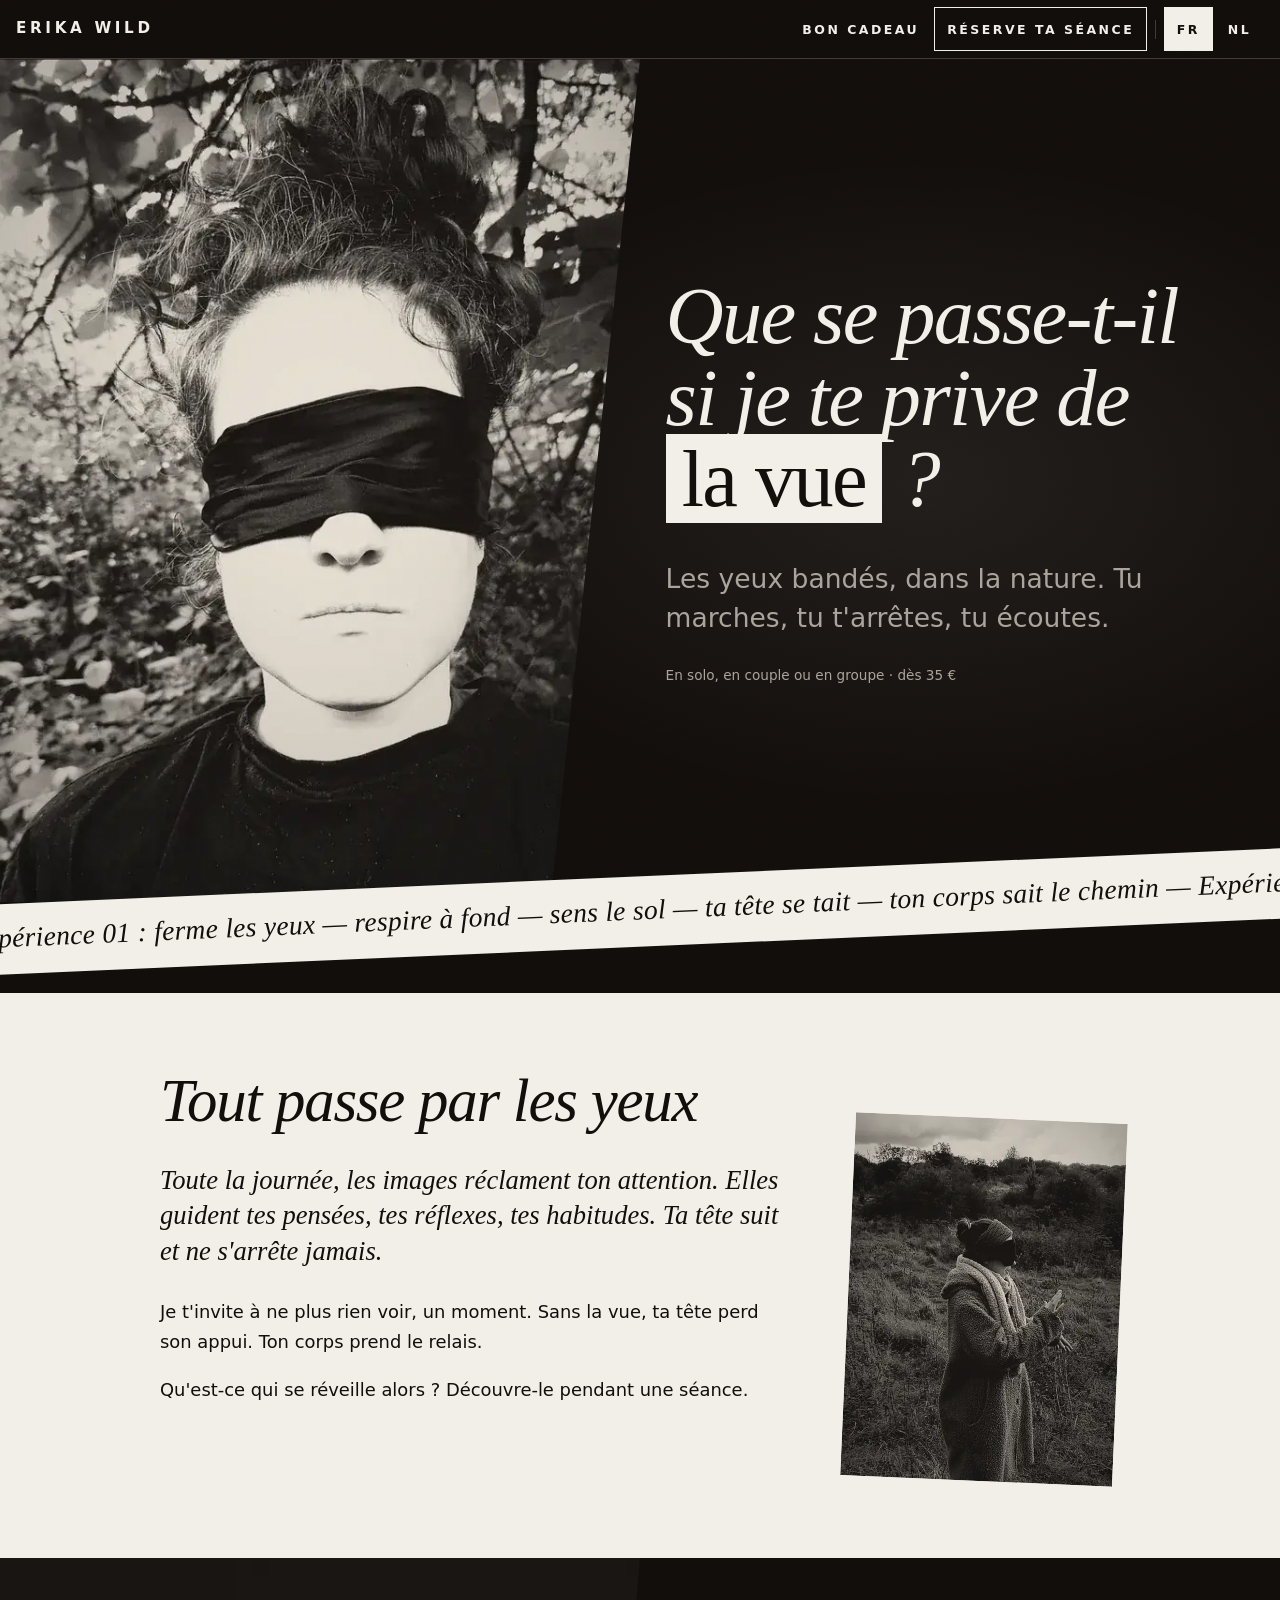
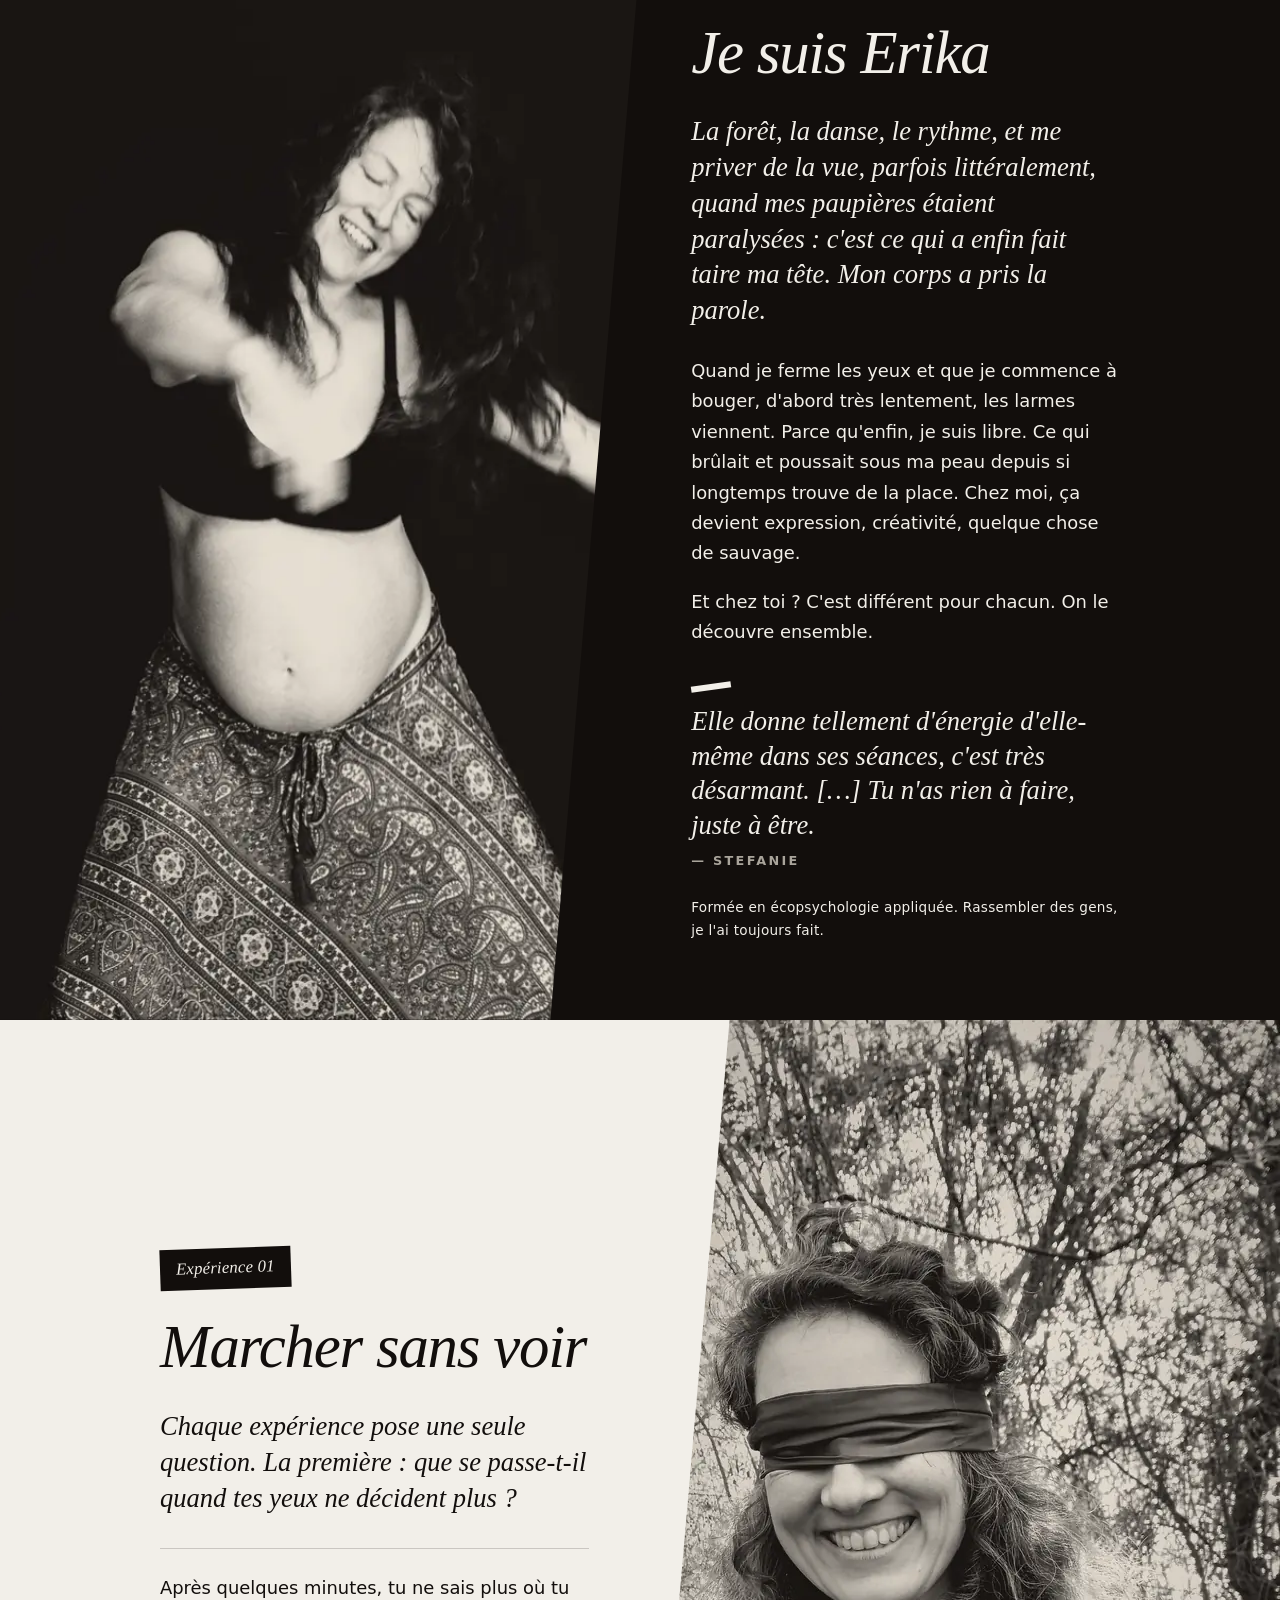
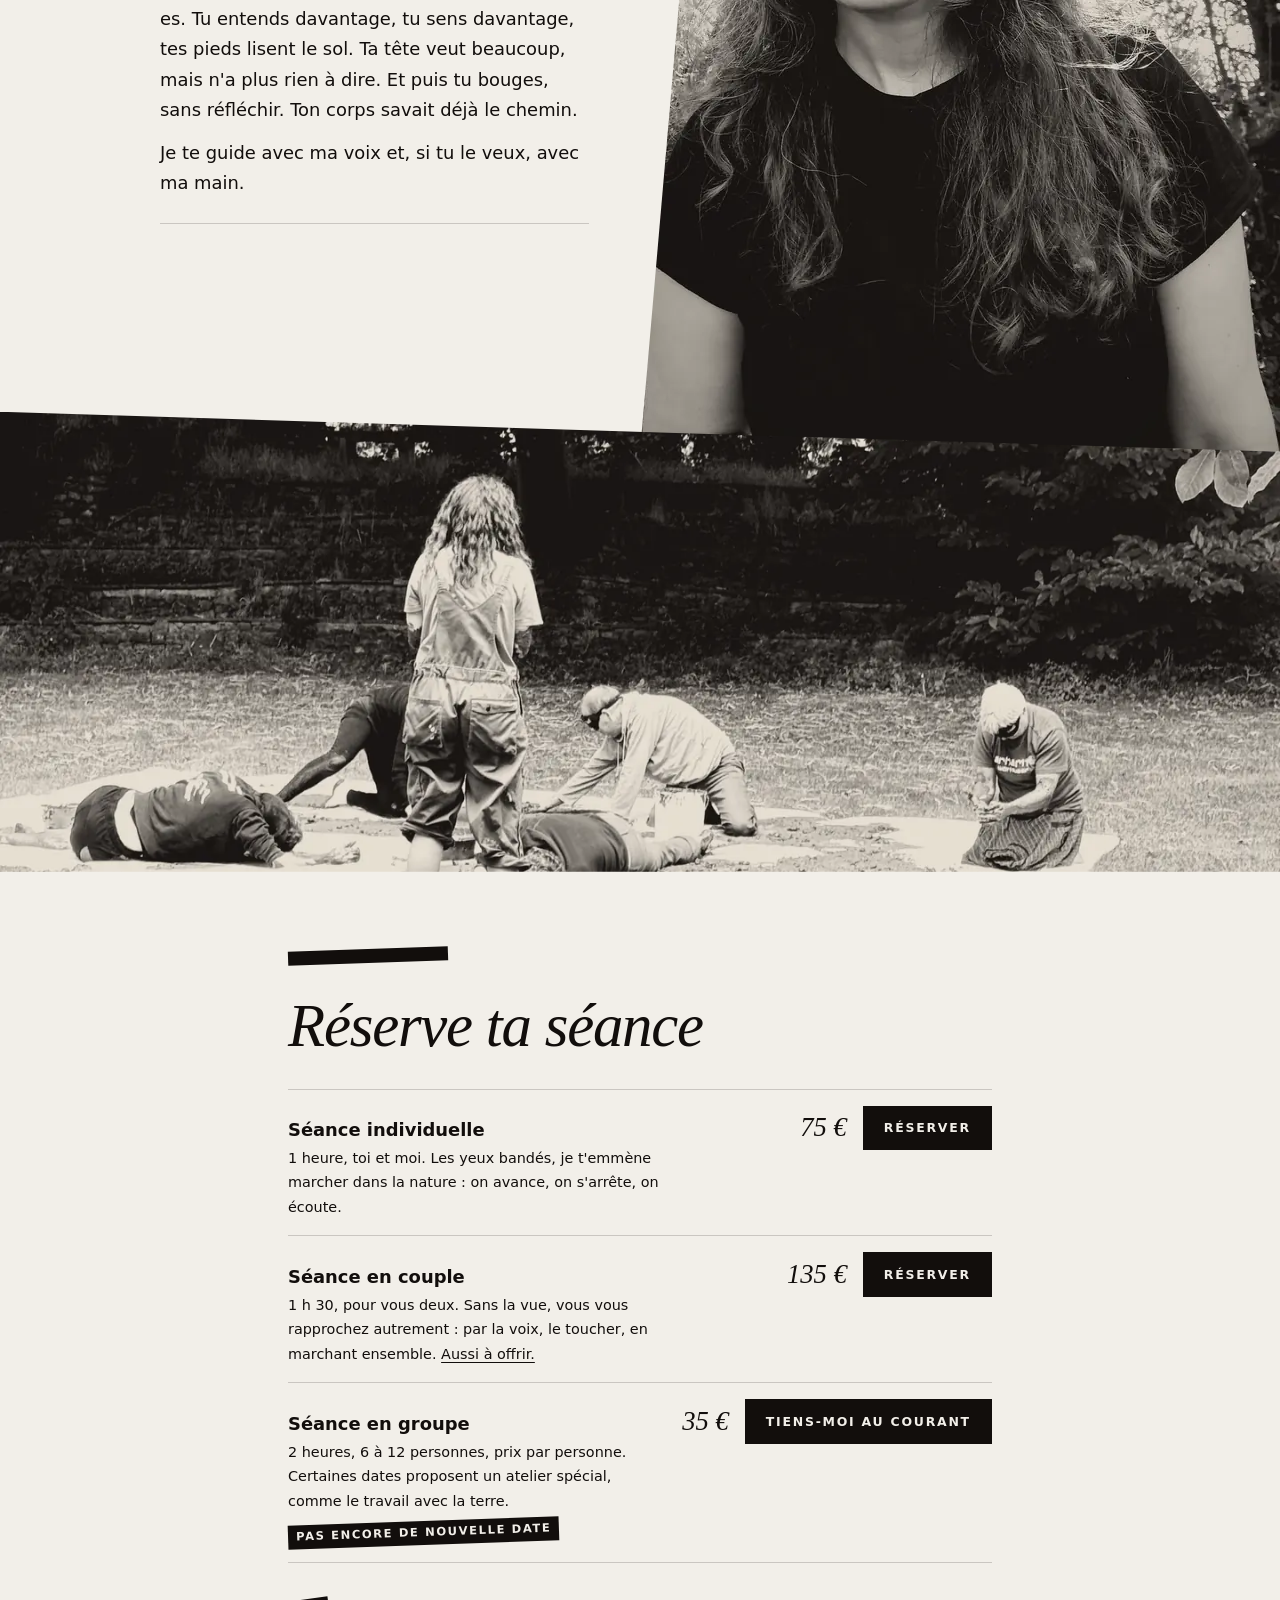
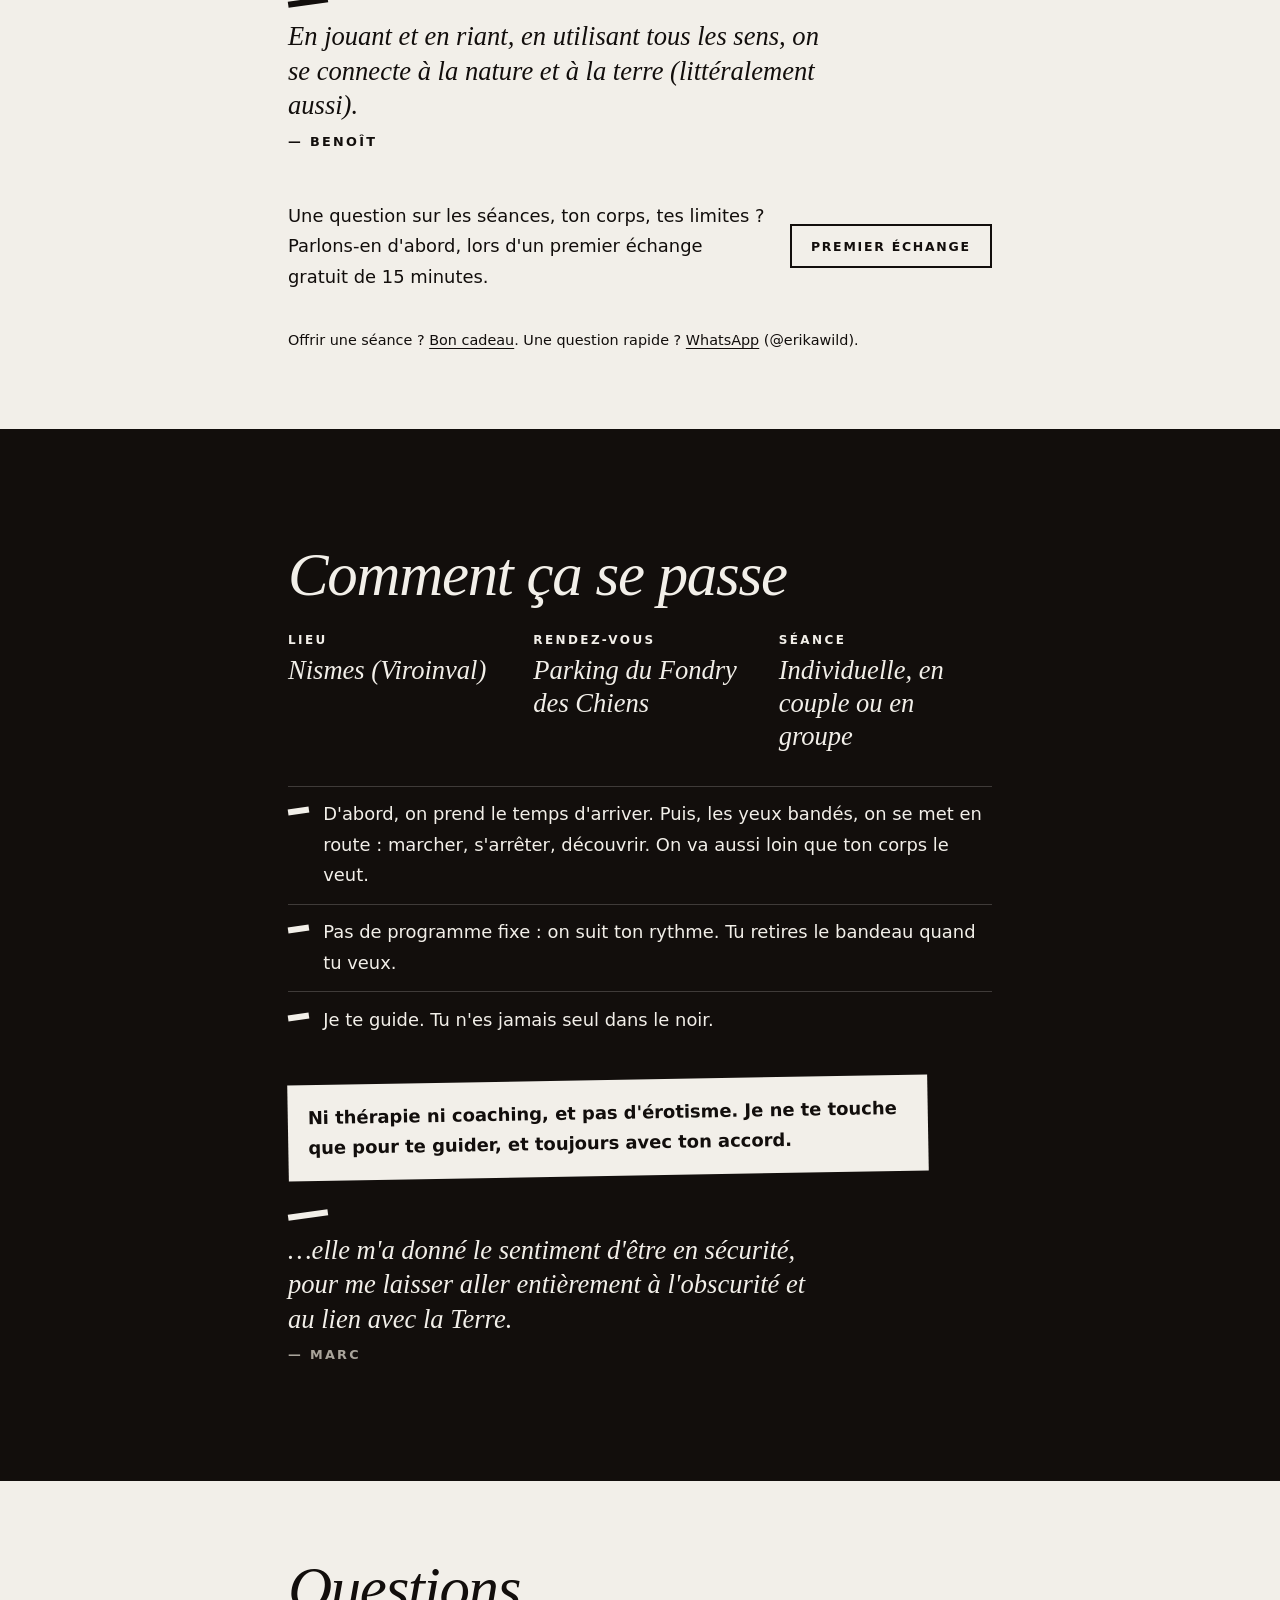
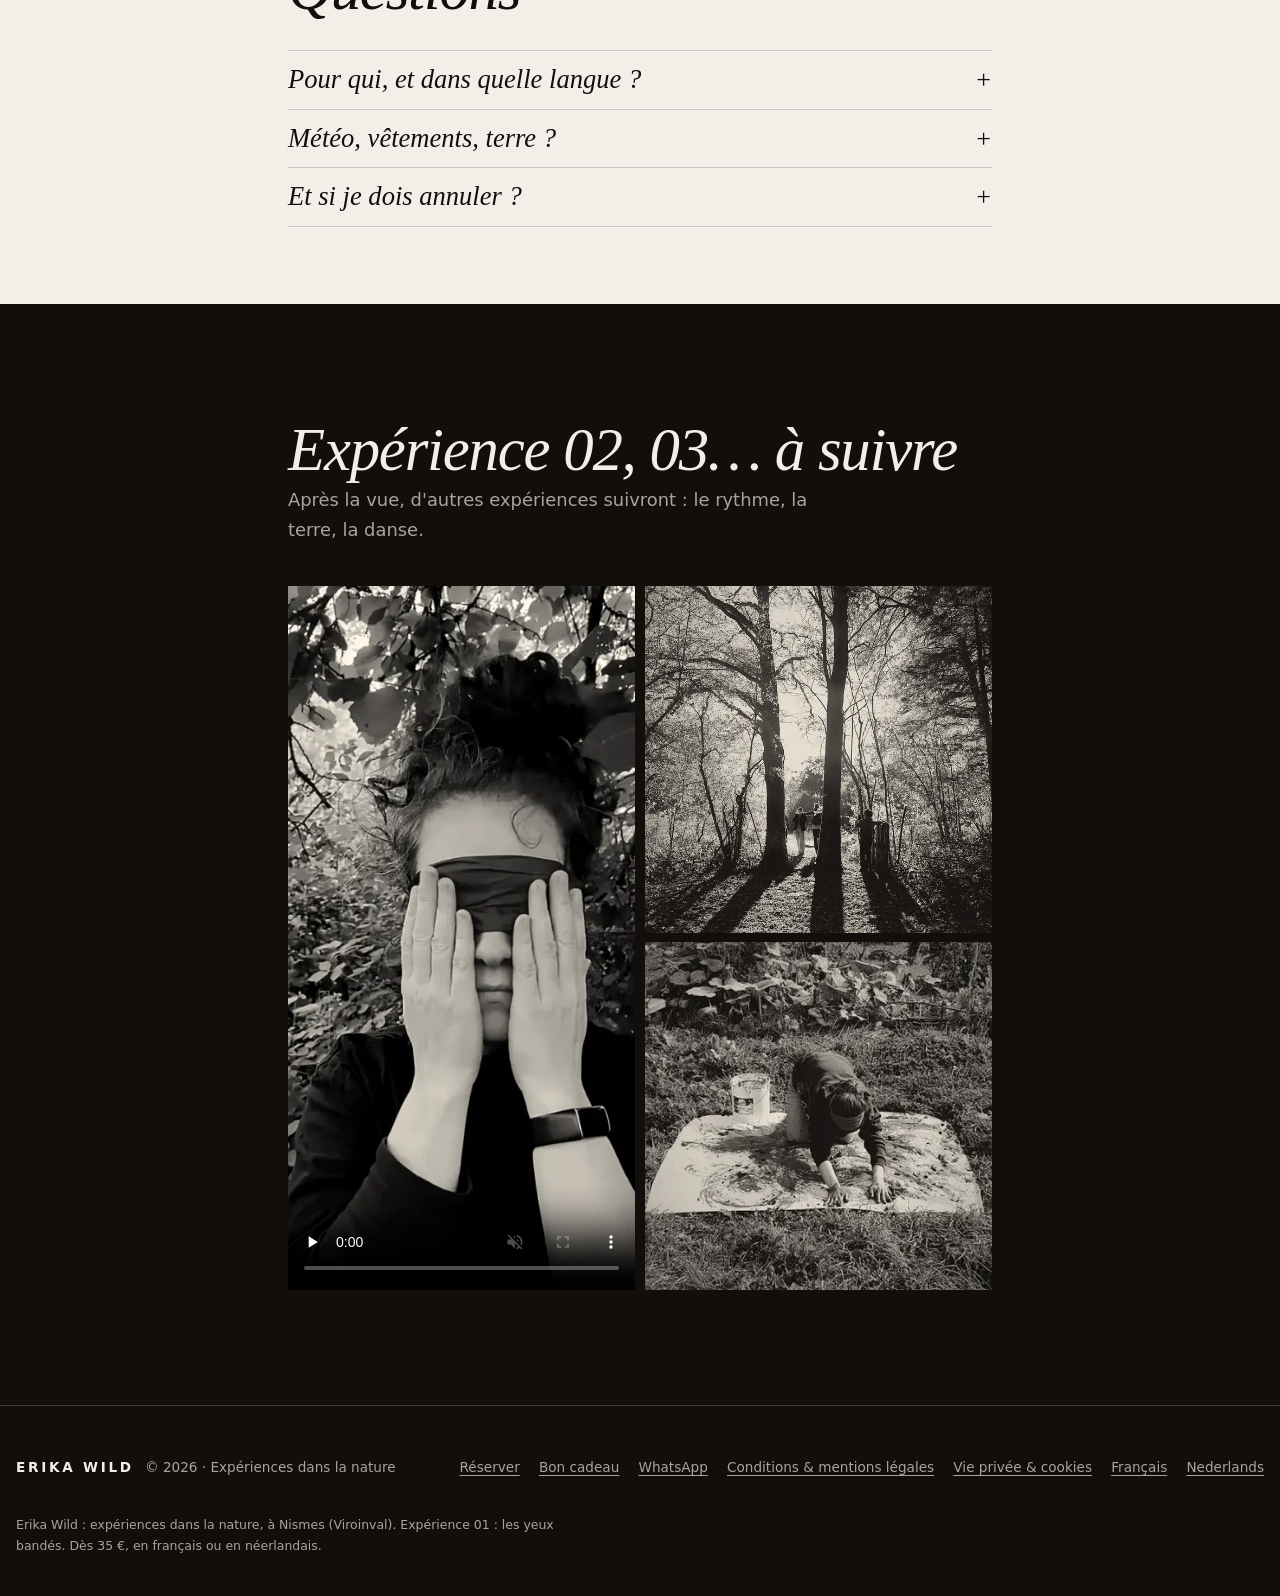
==== commit fc0886a1: "u23" ====
--- a/index.html
+++ b/index.html
@@ -26,7 +26,7 @@
 <link rel="manifest" href="site.webmanifest">
 <meta name="theme-color" content="#120E0C">
 <meta name="apple-mobile-web-app-title" content="Erika Wild">
-<link rel="stylesheet" href="css/style.css?v=77">
+<link rel="stylesheet" href="css/style.css?v=78">
 <script type="application/ld+json">
 {
   "@context": "https://schema.org",
@@ -101,21 +101,21 @@
            width="1080" height="1350" fetchpriority="high"
            alt="Portrait en noir et blanc d'Erika Wild, les yeux bandés, debout dans les feuillages" class="hero-photo"></div>
       <div class="hero-text">
-        <h1>Que se <span class="nowrap">passe-t-il</span> quand <span class="veil">la vue</span> se&nbsp;retire&nbsp;?</h1>
+        <h1>Que se <span class="nowrap">passe-t-il</span> si je te prive de <span class="veil">la vue</span>&nbsp;?</h1>
         <p class="lede">Les yeux bandés, dans la nature. Tu marches, tu t'arrêtes, tu écoutes.</p>
         <p class="hero-note">En solo, en couple ou en groupe · dès 35&nbsp;€</p>
       </div>
     </div>
   </section>
-  <div class="ribbon" aria-hidden="true"><div class="ribbon-track"><span>Expérience 01&nbsp;: ferme les yeux — respire à fond — sens le sol — écoute — ton corps connaît le chemin — Expérience 01&nbsp;: ferme les yeux — respire à fond — sens le sol — écoute — ton corps connaît le chemin — Expérience 01&nbsp;: ferme les yeux — respire à fond — sens le sol — écoute — ton corps connaît le chemin — Expérience 01&nbsp;: ferme les yeux — respire à fond — sens le sol — écoute — ton corps connaît le chemin — </span><span>Expérience 01&nbsp;: ferme les yeux — respire à fond — sens le sol — écoute — ton corps connaît le chemin — Expérience 01&nbsp;: ferme les yeux — respire à fond — sens le sol — écoute — ton corps connaît le chemin — Expérience 01&nbsp;: ferme les yeux — respire à fond — sens le sol — écoute — ton corps connaît le chemin — Expérience 01&nbsp;: ferme les yeux — respire à fond — sens le sol — écoute — ton corps connaît le chemin — </span></div></div>
+  <div class="ribbon" aria-hidden="true"><div class="ribbon-track"><span>Expérience 01&nbsp;: ferme les yeux — respire à fond — sens le sol — ta tête se tait — ton corps sait le chemin — Expérience 01&nbsp;: ferme les yeux — respire à fond — sens le sol — ta tête se tait — ton corps sait le chemin — Expérience 01&nbsp;: ferme les yeux — respire à fond — sens le sol — ta tête se tait — ton corps sait le chemin — Expérience 01&nbsp;: ferme les yeux — respire à fond — sens le sol — ta tête se tait — ton corps sait le chemin — </span><span>Expérience 01&nbsp;: ferme les yeux — respire à fond — sens le sol — ta tête se tait — ton corps sait le chemin — Expérience 01&nbsp;: ferme les yeux — respire à fond — sens le sol — ta tête se tait — ton corps sait le chemin — Expérience 01&nbsp;: ferme les yeux — respire à fond — sens le sol — ta tête se tait — ton corps sait le chemin — Expérience 01&nbsp;: ferme les yeux — respire à fond — sens le sol — ta tête se tait — ton corps sait le chemin — </span></div></div>
   <section class="section-light">
     <div class="wrap wrap--wide">
       <div class="split">
         <div>
           <h2>Tout passe par les yeux</h2>
-          <p class="big-line">Toute la journée, les images prennent ton attention. Elles guident tes pensées, tes réflexes, tes habitudes. Et ta tête suit&nbsp;: elle analyse, compare, contrôle. Elle ne s'arrête jamais.</p>
+          <p class="big-line">Toute la journée, les images réclament ton attention. Elles guident tes pensées, tes réflexes, tes habitudes. Ta tête suit et ne s'arrête jamais.</p>
           <p>Je t'invite à ne plus rien voir, un moment. Sans la vue, ta tête perd son appui. Ton corps prend le relais.</p>
-          <p>Qu'est-ce qui se réveille alors&nbsp;? C'est ce qu'on va découvrir.</p>
+          <p>Qu'est-ce qui se réveille alors&nbsp;? Découvre-le pendant une séance.</p>
         </div>
         <figure class="tilt-photo tilt-right"><img src="img/ew-marche-800.webp" srcset="img/ew-marche-480.webp 480w, img/ew-marche-800.webp 800w" sizes="(min-width: 860px) 17rem, 60vw" width="800" height="1000" loading="lazy" alt="Une participante marche les yeux bandés dans une prairie, la main tendue"></figure>
       </div>
@@ -128,6 +128,7 @@
       <p class="big-line">La forêt, la danse, le rythme, et me priver de la vue, parfois littéralement, quand mes paupières étaient paralysées&nbsp;: c'est ce qui a enfin fait taire ma tête. Mon corps a pris la parole.</p>
       <p>Quand je ferme les yeux et que je commence à bouger, d'abord très lentement, les larmes viennent. Parce qu'enfin, je suis libre. Ce qui brûlait et poussait sous ma peau depuis si longtemps trouve de la place. Chez moi, ça devient expression, créativité, quelque chose de sauvage.</p>
       <p>Et chez toi&nbsp;? C'est différent pour chacun. On le découvre ensemble.</p>
+      <figure class="voice voice--inline"><blockquote><p>Elle donne tellement d'énergie d'elle-même dans ses séances, c'est très désarmant. […] Tu n'as rien à faire, juste à être.</p></blockquote><figcaption>Stefanie</figcaption></figure>
       <p class="me-cred">Formée en écopsychologie appliquée. Rassembler des gens, je l'ai toujours fait.</p>
     </div>
   </section>
@@ -135,9 +136,10 @@
     <div class="me-text">
       <p class="band-label">Expérience 01</p>
       <h2>Marcher sans voir</h2>
-      <p class="big-line">Chaque expérience pose une seule question. La première&nbsp;: que se passe-t-il quand tes yeux ne mènent plus&nbsp;?</p>
+      <p class="big-line">Chaque expérience pose une seule question. La première&nbsp;: que se passe-t-il quand tes yeux ne décident plus&nbsp;?</p>
       <div class="walk">
-        <p>Je te guide avec ma voix et, si tu le veux, avec ma main. Tes pieds cherchent le sol, tes mains trouvent l'écorce, la mousse. Ta tête veut savoir où tu es. Ton corps, lui, le sait déjà.</p>
+        <p>Après quelques minutes, tu ne sais plus où tu es. Tu entends davantage, tu sens davantage, tes pieds lisent le sol. Ta tête veut beaucoup, mais n'a plus rien à dire. Et puis tu bouges, sans réfléchir. Ton corps savait déjà le chemin.</p>
+        <p>Je te guide avec ma voix et, si tu le veux, avec ma main.</p>
       </div>
     </div>
     <img class="me-photo" src="img/ew-imp-blinddoek-640.webp" srcset="img/ew-imp-blinddoek-320.webp 320w, img/ew-imp-blinddoek-640.webp 640w" sizes="(min-width: 860px) 50vw, 100vw" width="640" height="1032" loading="lazy" alt="Erika rit, un bandeau sur les yeux, dans les feuillages">
@@ -161,28 +163,15 @@
           <div class="offer-act"><span class="offer-price">35&nbsp;€</span><a class="btn btn-primary btn-sm" href="/whatsapp-groupe"><span class="sr-only">Séance en groupe — </span>Tiens-moi au courant</a></div>
         </li>
       </ul>
+      <figure class="voice voice--inline"><blockquote><p>En jouant et en riant, en utilisant tous les sens, on se connecte à la nature et à la terre (littéralement aussi).</p></blockquote><figcaption>Benoît</figcaption></figure>
       <div class="intake">
-        <p>Une question sur ton corps, ta santé, tes limites&nbsp;? On en parle d'abord, lors d'un premier échange.</p>
+        <p>Une question sur les séances, ton corps, tes limites&nbsp;? Parlons-en d'abord, lors d'un premier échange gratuit de 15&nbsp;minutes.</p>
         <a class="btn btn-ghost btn-sm" href="https://cal.com/erikawild/intake">Premier échange</a>
       </div>
       <p class="note">Offrir une séance&nbsp;? <a href="bon-cadeau.html">Bon cadeau</a>. Une question rapide&nbsp;? <a href="/whatsapp">WhatsApp</a> (@erikawild).</p>
     </div>
   </section>
-  <section class="section-black">
-    <div class="wrap">
-      <h2>Ils l'ont vécu</h2>
-      <div class="voices voices--scroll" tabindex="0" role="region" aria-label="Ils l'ont vécu">
-        <figure class="voice" id="r1"><blockquote><p>…elle m'a donné le sentiment d'être en sécurité, pour me laisser aller entièrement à l'obscurité et au lien avec la Terre.</p></blockquote><figcaption>Marc</figcaption></figure>
-        <figure class="voice" id="r2"><blockquote><p>En jouant et en riant, en utilisant tous les sens, on se connecte à la nature et à la terre (littéralement aussi).</p></blockquote><figcaption>Benoît</figcaption></figure>
-        <figure class="voice" id="r3"><blockquote><p>Un accueil chaleureux, une activité où le respect de chacun est primordial, chacun vient comme il est…</p></blockquote><figcaption>Inès</figcaption></figure>
-        <figure class="voice" id="r4"><blockquote><p>Elle donne tellement d'énergie d'elle-même dans ses séances, c'est très désarmant. […] Tu n'as rien à faire, juste à être.</p></blockquote><figcaption>Stefanie</figcaption></figure>
-        <figure class="voice" id="r5"><blockquote><p>Erika est géniale&nbsp;! Elle est joyeuse, curieuse, authentique, captivante. Et ses rencontres le sont tout autant&nbsp;!</p></blockquote><figcaption>Virginie</figcaption></figure>
-      </div>
-      <nav class="voice-dots" aria-label="Avis"><a href="#r1"><span class="sr-only">Avis 1</span></a><a href="#r2"><span class="sr-only">Avis 2</span></a><a href="#r3"><span class="sr-only">Avis 3</span></a><a href="#r4"><span class="sr-only">Avis 4</span></a><a href="#r5"><span class="sr-only">Avis 5</span></a></nav>
-      <p class="voices-cap">Avis de participants à des ateliers précédents. Certains sont traduits.</p>
-    </div>
-  </section>
-  <section class="section-light" id="pratique">
+  <section class="section-black" id="pratique">
     <div class="wrap">
       <h2>Comment ça se passe</h2>
       <dl class="prat">
@@ -191,14 +180,15 @@
           <div><dt>Séance</dt><dd>Individuelle, en couple ou en groupe</dd></div>
       </dl>
       <ul class="checks">
-          <li>D'abord, on prend le temps d'arriver. Puis, les yeux bandés, on se met en route&nbsp;: marcher, s'arrêter, découvrir. La longueur de la balade s'adapte à toi.</li>
+          <li>D'abord, on prend le temps d'arriver. Puis, les yeux bandés, on se met en route&nbsp;: marcher, s'arrêter, découvrir. On va aussi loin que ton corps le veut.</li>
           <li>Pas de programme fixe&nbsp;: on suit ton rythme. Tu retires le bandeau quand tu veux.</li>
           <li>Je te guide. Tu n'es jamais seul dans le noir.</li>
       </ul>
       <p class="safe">Ni thérapie ni coaching, et pas d'érotisme. Je ne te touche que pour te guider, et toujours avec ton accord.</p>
-    </div>
-  </section>
-  <section class="section-black" id="faq">
+      <figure class="voice voice--inline"><blockquote><p>…elle m'a donné le sentiment d'être en sécurité, pour me laisser aller entièrement à l'obscurité et au lien avec la Terre.</p></blockquote><figcaption>Marc</figcaption></figure>
+    </div>
+  </section>
+  <section class="section-light" id="faq">
     <div class="wrap">
       <h2>Questions</h2>
       <div class="faq">
@@ -208,7 +198,7 @@
       </div>
     </div>
   </section>
-  <section class="section-light next-section">
+  <section class="section-black next-section">
     <div class="wrap">
       <h2 class="next">Expérience 02, 03… à suivre</h2>
       <p class="next-p">Après la vue, d'autres expériences suivront&nbsp;: le rythme, la terre, la danse.</p>
--- a/css/style.css
+++ b/css/style.css
@@ -435,3 +435,10 @@
 
 /* groepsfoto boven 'Boek je sessie': boven schuin aflopend naar rechts, onder recht */
 .band-photo--light img{ clip-path:polygon(0 0, 100% 2.5rem, 100% 100%, 0 100%); }
+
+/* losse reactie bij het onderdeel waar ze twijfel wegneemt */
+.voice--inline{ margin:2.25rem 0 0; max-width:34rem; }
+.voice--inline::before{ content:""; display:block; width:2.5rem; height:6px; margin-bottom:.9rem; background:currentColor; transform:rotate(-8deg); }
+.section-black .next{ color:var(--ink); }
+.voice--inline blockquote{ font-size:var(--step-1); }
+.walk p + p{ margin-top:.75rem; }
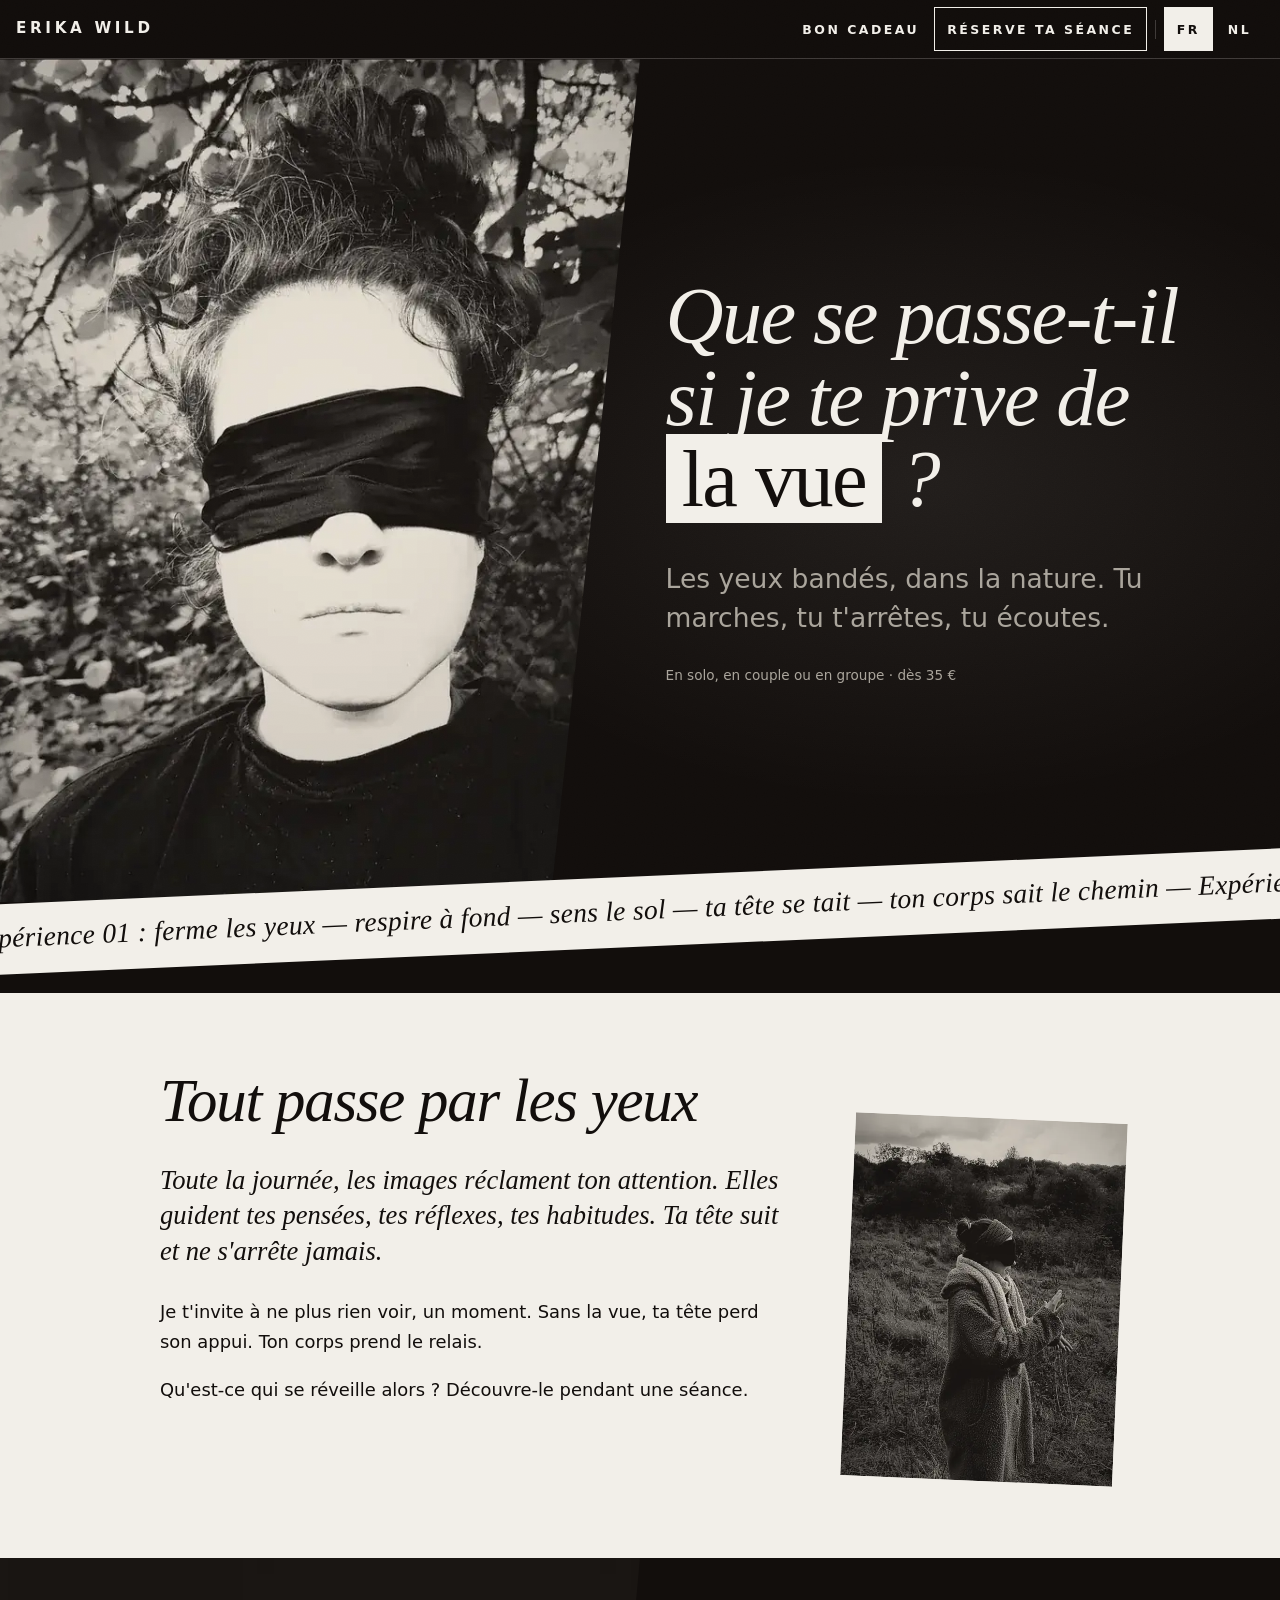
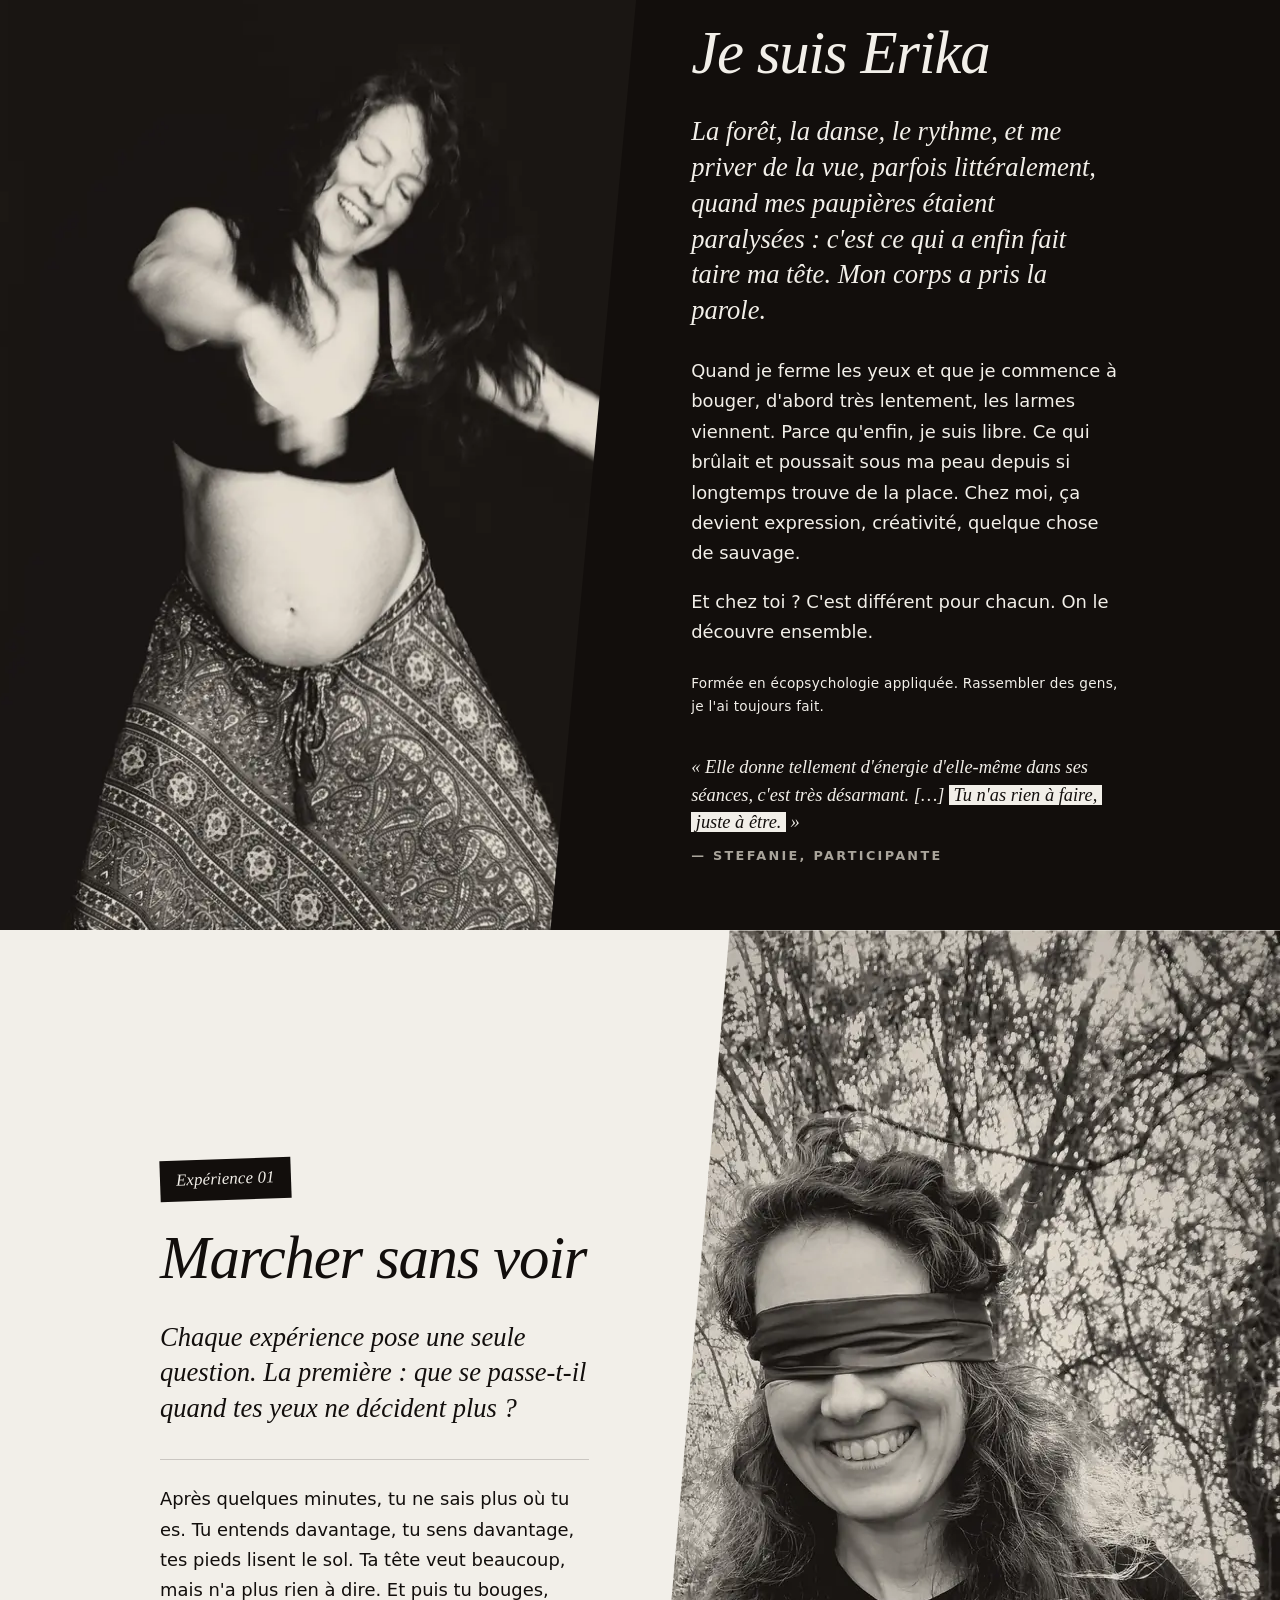
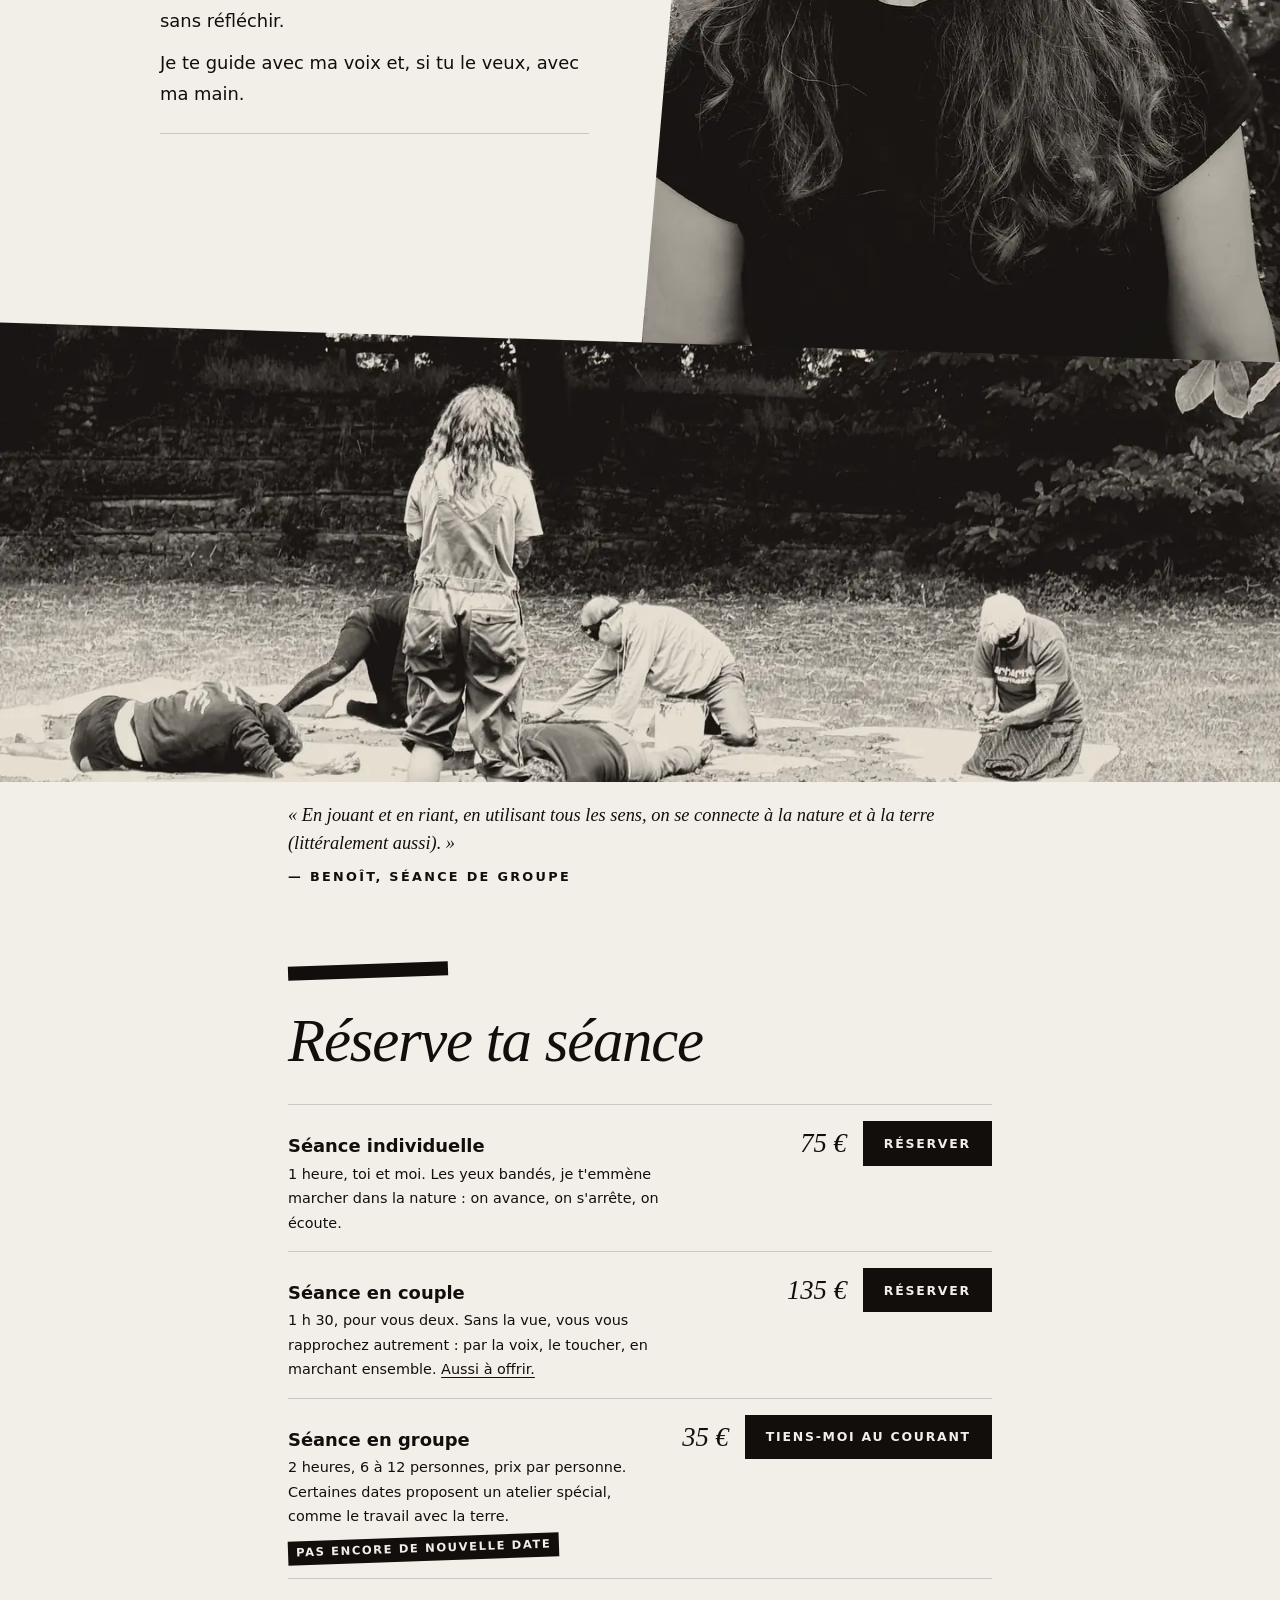
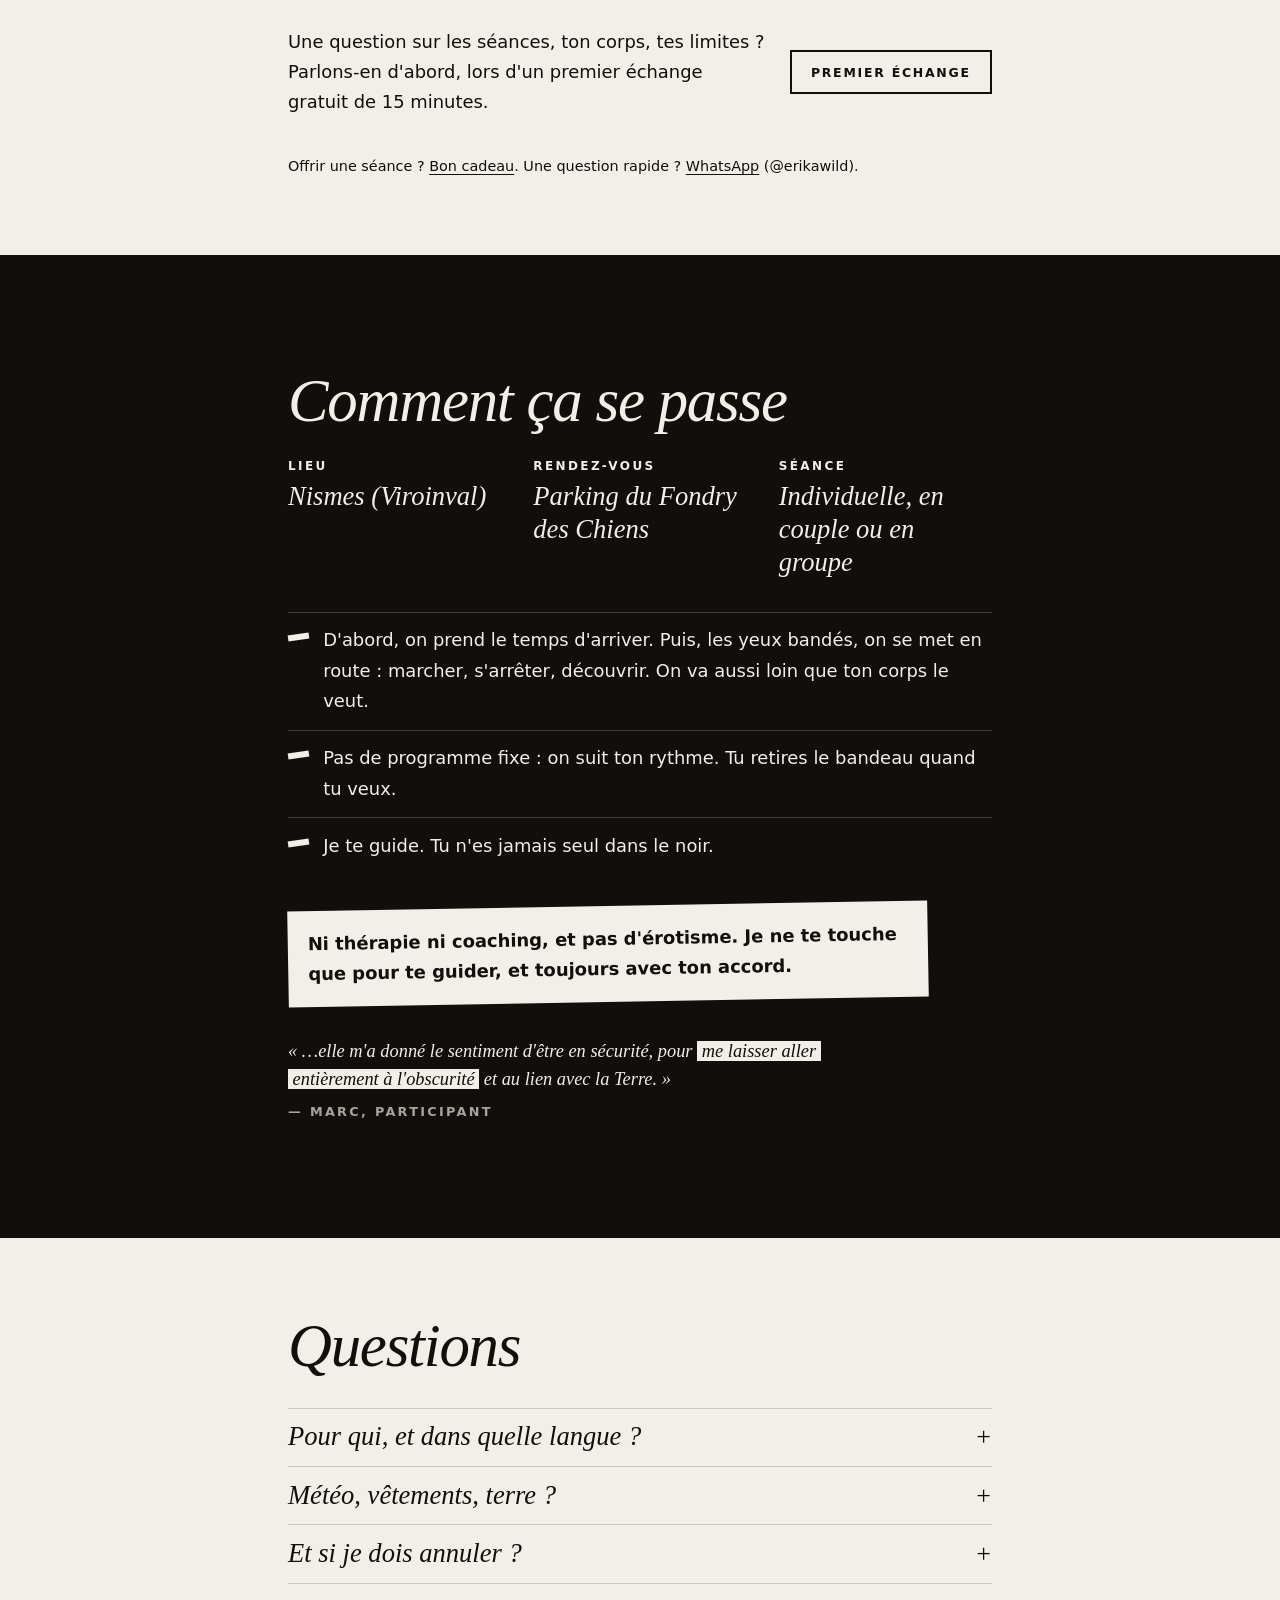
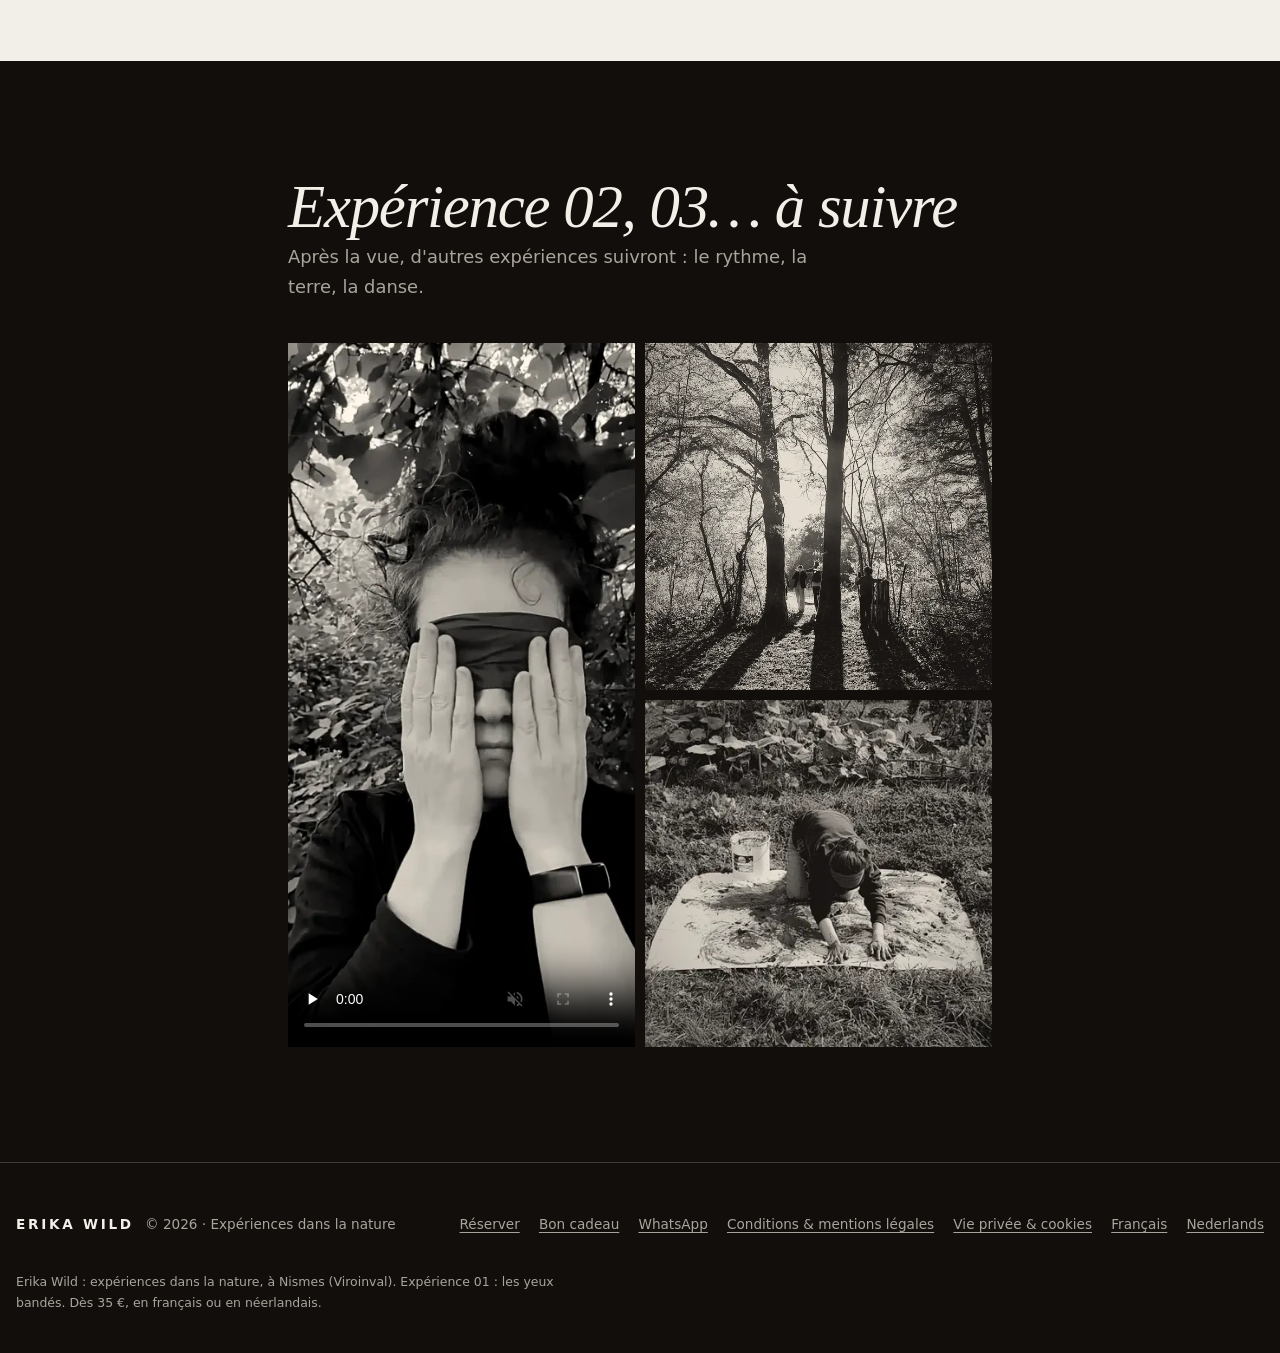
==== commit 3adb6e73: "u23" ====
--- a/index.html
+++ b/index.html
@@ -26,7 +26,7 @@
 <link rel="manifest" href="site.webmanifest">
 <meta name="theme-color" content="#120E0C">
 <meta name="apple-mobile-web-app-title" content="Erika Wild">
-<link rel="stylesheet" href="css/style.css?v=78">
+<link rel="stylesheet" href="css/style.css?v=80">
 <script type="application/ld+json">
 {
   "@context": "https://schema.org",
@@ -128,8 +128,8 @@
       <p class="big-line">La forêt, la danse, le rythme, et me priver de la vue, parfois littéralement, quand mes paupières étaient paralysées&nbsp;: c'est ce qui a enfin fait taire ma tête. Mon corps a pris la parole.</p>
       <p>Quand je ferme les yeux et que je commence à bouger, d'abord très lentement, les larmes viennent. Parce qu'enfin, je suis libre. Ce qui brûlait et poussait sous ma peau depuis si longtemps trouve de la place. Chez moi, ça devient expression, créativité, quelque chose de sauvage.</p>
       <p>Et chez toi&nbsp;? C'est différent pour chacun. On le découvre ensemble.</p>
-      <figure class="voice voice--inline"><blockquote><p>Elle donne tellement d'énergie d'elle-même dans ses séances, c'est très désarmant. […] Tu n'as rien à faire, juste à être.</p></blockquote><figcaption>Stefanie</figcaption></figure>
       <p class="me-cred">Formée en écopsychologie appliquée. Rassembler des gens, je l'ai toujours fait.</p>
+      <figure class="voice voice--inline"><blockquote><p>«&nbsp;Elle donne tellement d'énergie d'elle-même dans ses séances, c'est très désarmant. […] <span class="mark">Tu n'as rien à faire, juste à être.</span>&nbsp;»</p></blockquote><figcaption>Stefanie, participante</figcaption></figure>
     </div>
   </section>
   <section class="section-light me" id="experience">
@@ -138,13 +138,13 @@
       <h2>Marcher sans voir</h2>
       <p class="big-line">Chaque expérience pose une seule question. La première&nbsp;: que se passe-t-il quand tes yeux ne décident plus&nbsp;?</p>
       <div class="walk">
-        <p>Après quelques minutes, tu ne sais plus où tu es. Tu entends davantage, tu sens davantage, tes pieds lisent le sol. Ta tête veut beaucoup, mais n'a plus rien à dire. Et puis tu bouges, sans réfléchir. Ton corps savait déjà le chemin.</p>
+        <p>Après quelques minutes, tu ne sais plus où tu es. Tu entends davantage, tu sens davantage, tes pieds lisent le sol. Ta tête veut beaucoup, mais n'a plus rien à dire. Et puis tu bouges, sans réfléchir.</p>
         <p>Je te guide avec ma voix et, si tu le veux, avec ma main.</p>
       </div>
     </div>
     <img class="me-photo" src="img/ew-imp-blinddoek-640.webp" srcset="img/ew-imp-blinddoek-320.webp 320w, img/ew-imp-blinddoek-640.webp 640w" sizes="(min-width: 860px) 50vw, 100vw" width="640" height="1032" loading="lazy" alt="Erika rit, un bandeau sur les yeux, dans les feuillages">
   </section>
-  <figure class="band-photo band-photo--light"><img src="img/ew-band-groep-onder-720.webp" srcset="img/ew-band-groep-onder-720.webp 720w, img/ew-band-groep-onder-1440.webp 1440w" sizes="100vw" width="1440" height="655" loading="lazy" alt="Séance en groupe : des participants aux yeux bandés travaillent la terre, Erika les accompagne"></figure>
+  <figure class="band-photo band-photo--light"><img src="img/ew-band-groep-onder-720.webp" srcset="img/ew-band-groep-onder-720.webp 720w, img/ew-band-groep-onder-1440.webp 1440w" sizes="100vw" width="1440" height="655" loading="lazy" alt="Séance en groupe : des participants aux yeux bandés travaillent la terre, Erika les accompagne"><figcaption class="band-cap"><blockquote><p>«&nbsp;En jouant et en riant, en utilisant tous les sens, on se connecte à la nature et à la terre (littéralement aussi).&nbsp;»</p></blockquote><span class="who">Benoît, séance de groupe</span></figcaption></figure>
   <section class="section-light" id="formules">
     <div class="wrap">
       <hr class="band-rule">
@@ -163,7 +163,6 @@
           <div class="offer-act"><span class="offer-price">35&nbsp;€</span><a class="btn btn-primary btn-sm" href="/whatsapp-groupe"><span class="sr-only">Séance en groupe — </span>Tiens-moi au courant</a></div>
         </li>
       </ul>
-      <figure class="voice voice--inline"><blockquote><p>En jouant et en riant, en utilisant tous les sens, on se connecte à la nature et à la terre (littéralement aussi).</p></blockquote><figcaption>Benoît</figcaption></figure>
       <div class="intake">
         <p>Une question sur les séances, ton corps, tes limites&nbsp;? Parlons-en d'abord, lors d'un premier échange gratuit de 15&nbsp;minutes.</p>
         <a class="btn btn-ghost btn-sm" href="https://cal.com/erikawild/intake">Premier échange</a>
@@ -185,7 +184,7 @@
           <li>Je te guide. Tu n'es jamais seul dans le noir.</li>
       </ul>
       <p class="safe">Ni thérapie ni coaching, et pas d'érotisme. Je ne te touche que pour te guider, et toujours avec ton accord.</p>
-      <figure class="voice voice--inline"><blockquote><p>…elle m'a donné le sentiment d'être en sécurité, pour me laisser aller entièrement à l'obscurité et au lien avec la Terre.</p></blockquote><figcaption>Marc</figcaption></figure>
+      <figure class="voice voice--inline"><blockquote><p>«&nbsp;…elle m'a donné le sentiment d'être en sécurité, pour <span class="mark">me laisser aller entièrement à l'obscurité</span> et au lien avec la Terre.&nbsp;»</p></blockquote><figcaption>Marc, participant</figcaption></figure>
     </div>
   </section>
   <section class="section-light" id="faq">
--- a/css/style.css
+++ b/css/style.css
@@ -387,7 +387,7 @@
 #praktisch h2, #pratique h2{ margin-bottom:.25rem; }
 /* groepsfoto tussen twee lichte vlakken */
 /* groepsfoto schuift met de schuine rand over het vlak erboven: geen spleet */
-.band-photo--light{ position:relative; margin-top:-2.5rem; background:linear-gradient(transparent 50%, var(--light) 50%); }
+.band-photo--light{ position:relative; margin-top:-2.5rem; background:linear-gradient(transparent 2.5rem, var(--light) 2.5rem); }
 @media (prefers-reduced-motion:reduce){ .voices--scroll{ scroll-behavior:auto; } }
 
 /* wat nog komt: na het prijsblok */
@@ -438,7 +438,14 @@
 
 /* losse reactie bij het onderdeel waar ze twijfel wegneemt */
 .voice--inline{ margin:2.25rem 0 0; max-width:34rem; }
-.voice--inline::before{ content:""; display:block; width:2.5rem; height:6px; margin-bottom:.9rem; background:currentColor; transform:rotate(-8deg); }
 .section-black .next{ color:var(--ink); }
-.voice--inline blockquote{ font-size:var(--step-1); }
+.voice--inline blockquote, .band-cap blockquote{ margin:0; font-family:var(--display); font-style:italic; font-size:1.15rem; line-height:1.5; }
+.voice--inline blockquote p, .band-cap blockquote p{ margin:0; }
+/* sterkste zin van een reactie in de blinddoek-band */
+.mark{ background:var(--ink); color:var(--black); padding:0 .25em; -webkit-box-decoration-break:clone; box-decoration-break:clone; }
+.section-light .mark, .band-cap .mark{ background:var(--on-light); color:var(--light); }
+/* reactie als onderschrift bij de groepsfoto */
+.band-cap{ width:var(--measure); margin:0 auto; padding-top:1.25rem; color:var(--on-light); }
+.band-cap .who{ display:block; margin-top:.5rem; font-size:.8rem; font-weight:700; letter-spacing:.18em; text-transform:uppercase; }
+.band-cap .who::before{ content:"— "; }
 .walk p + p{ margin-top:.75rem; }
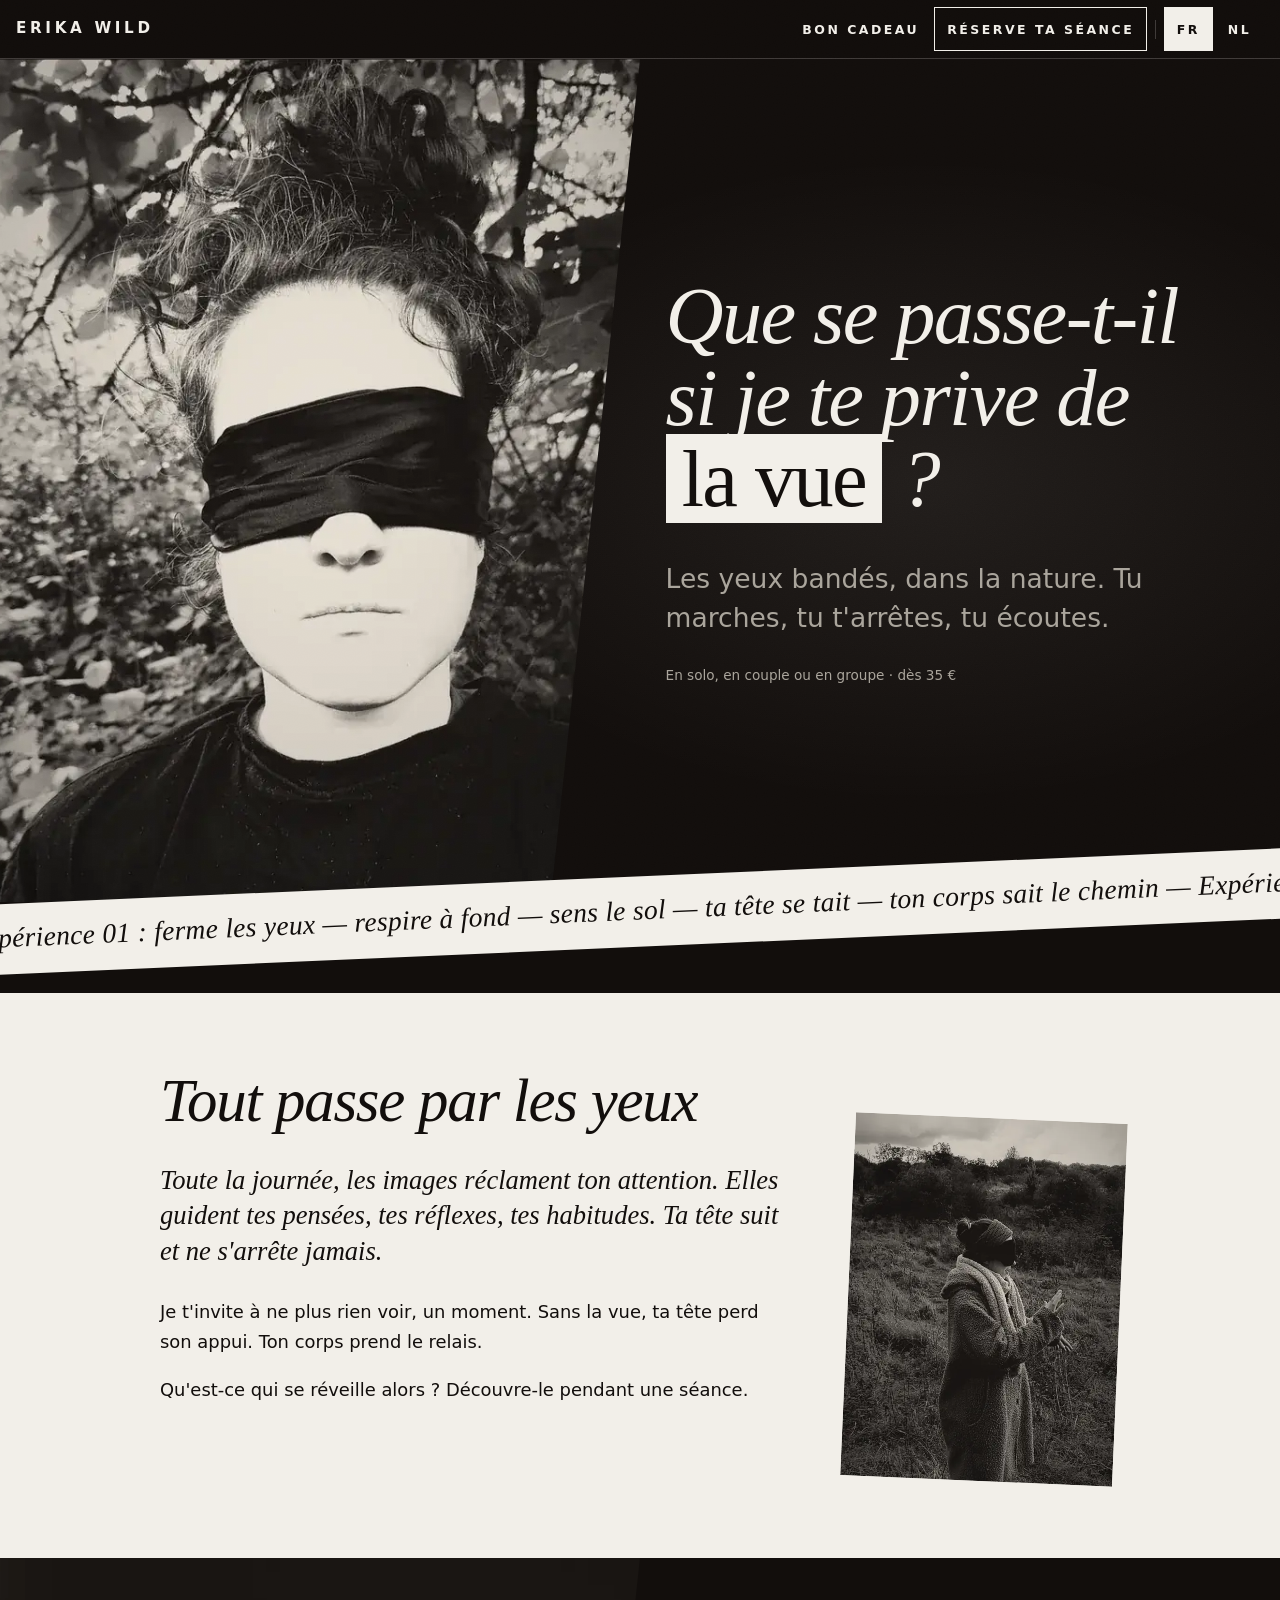
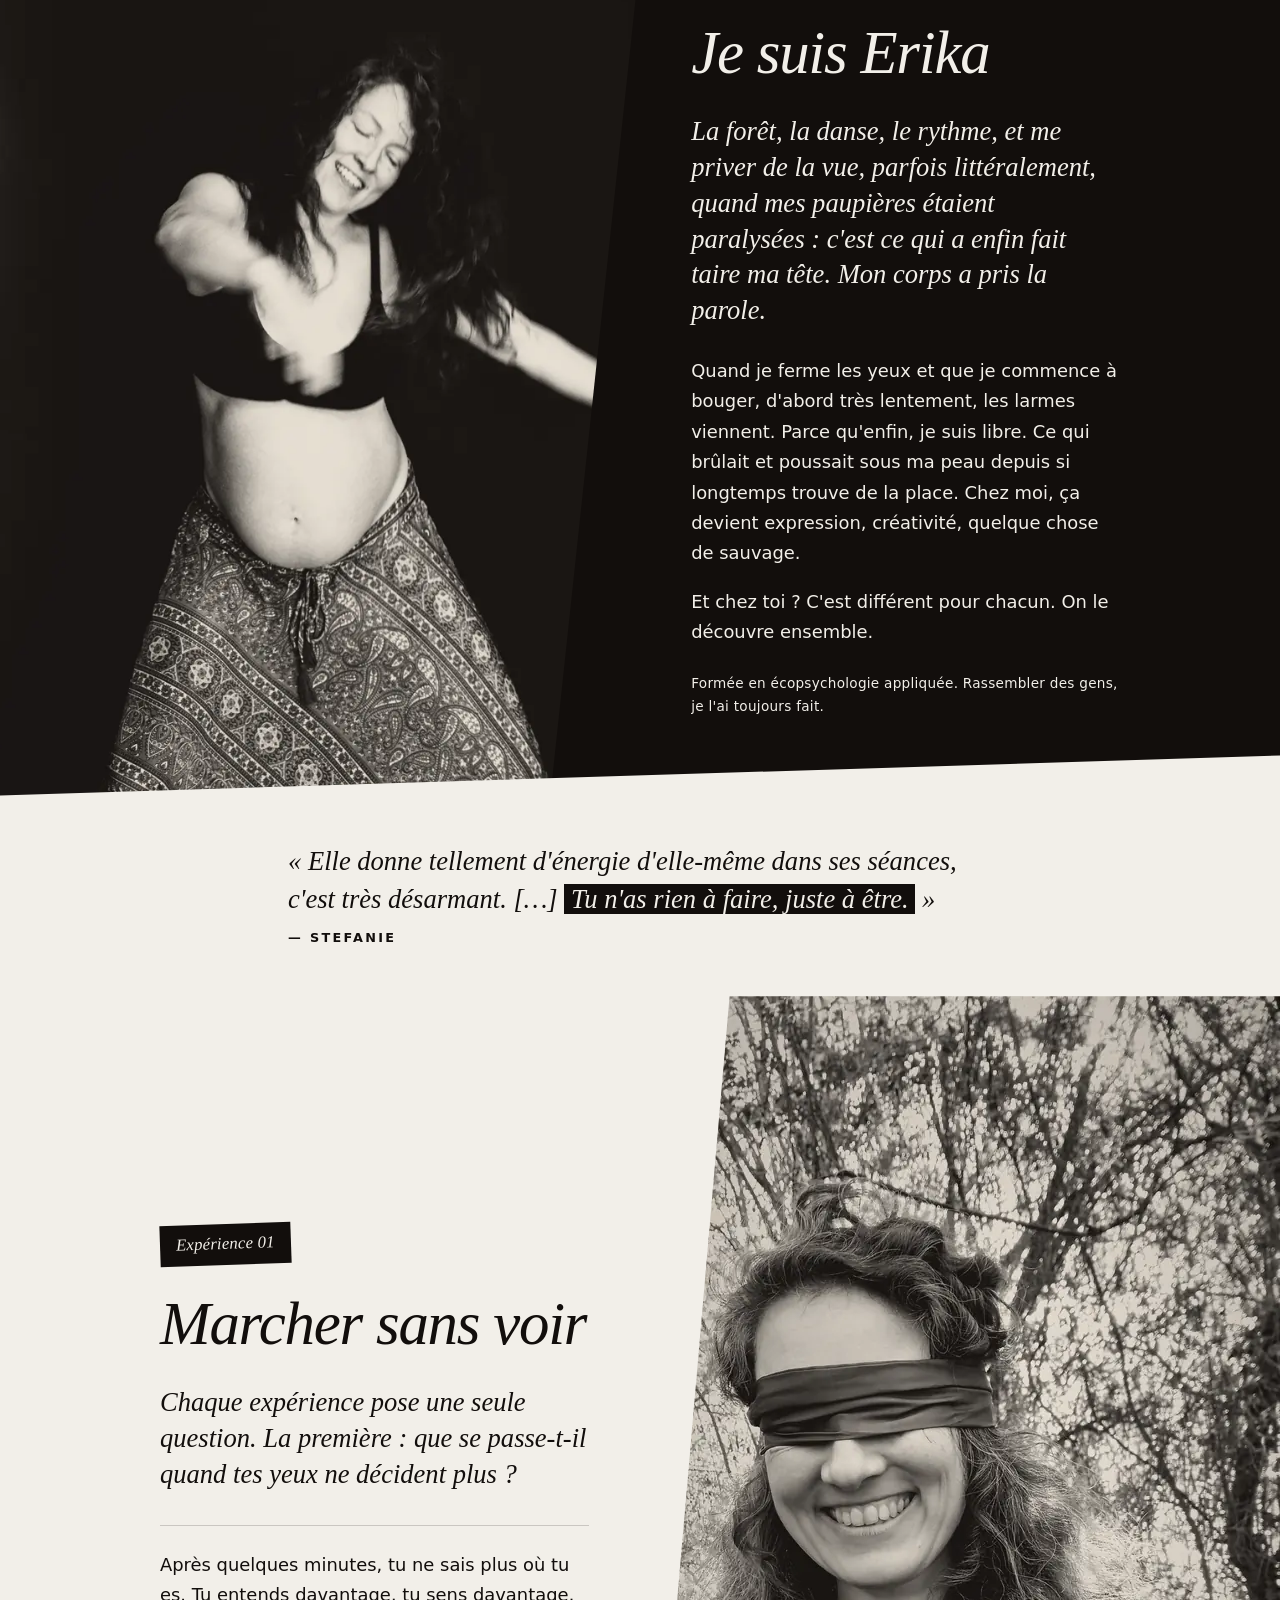
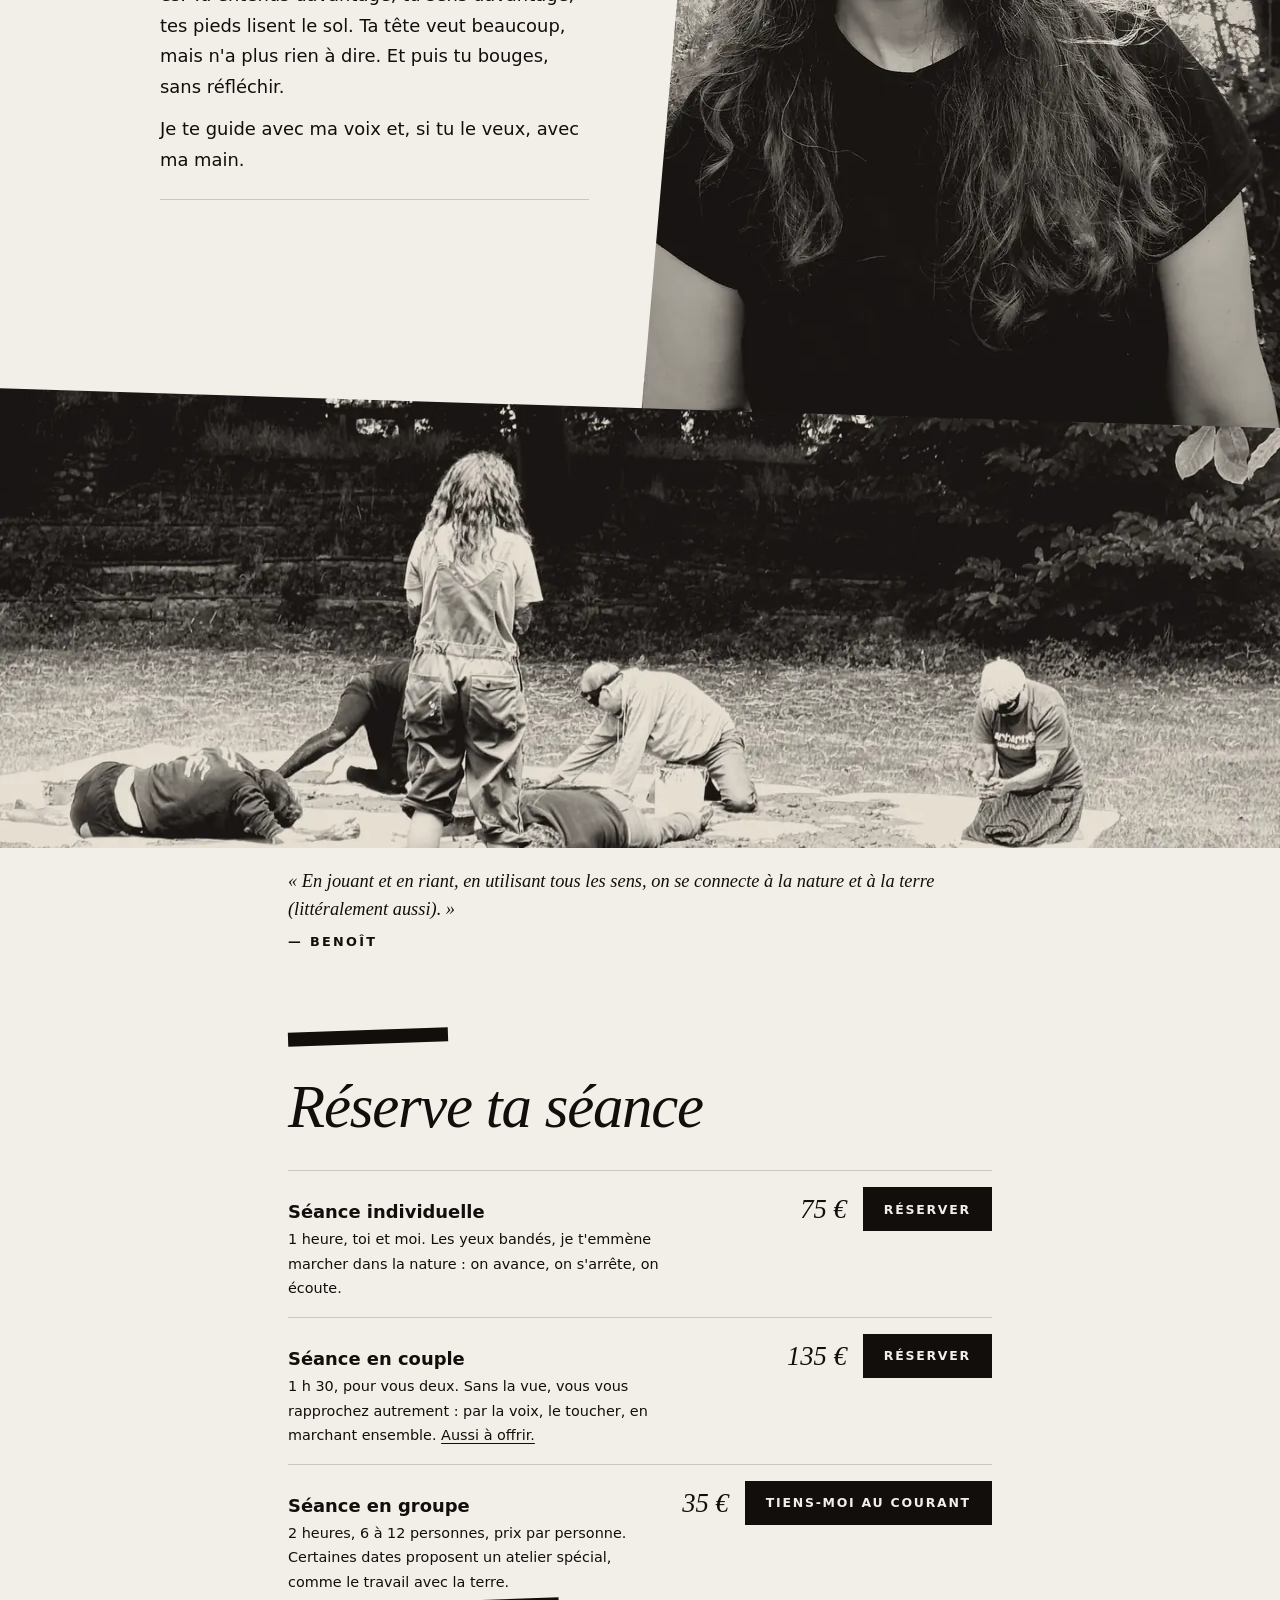
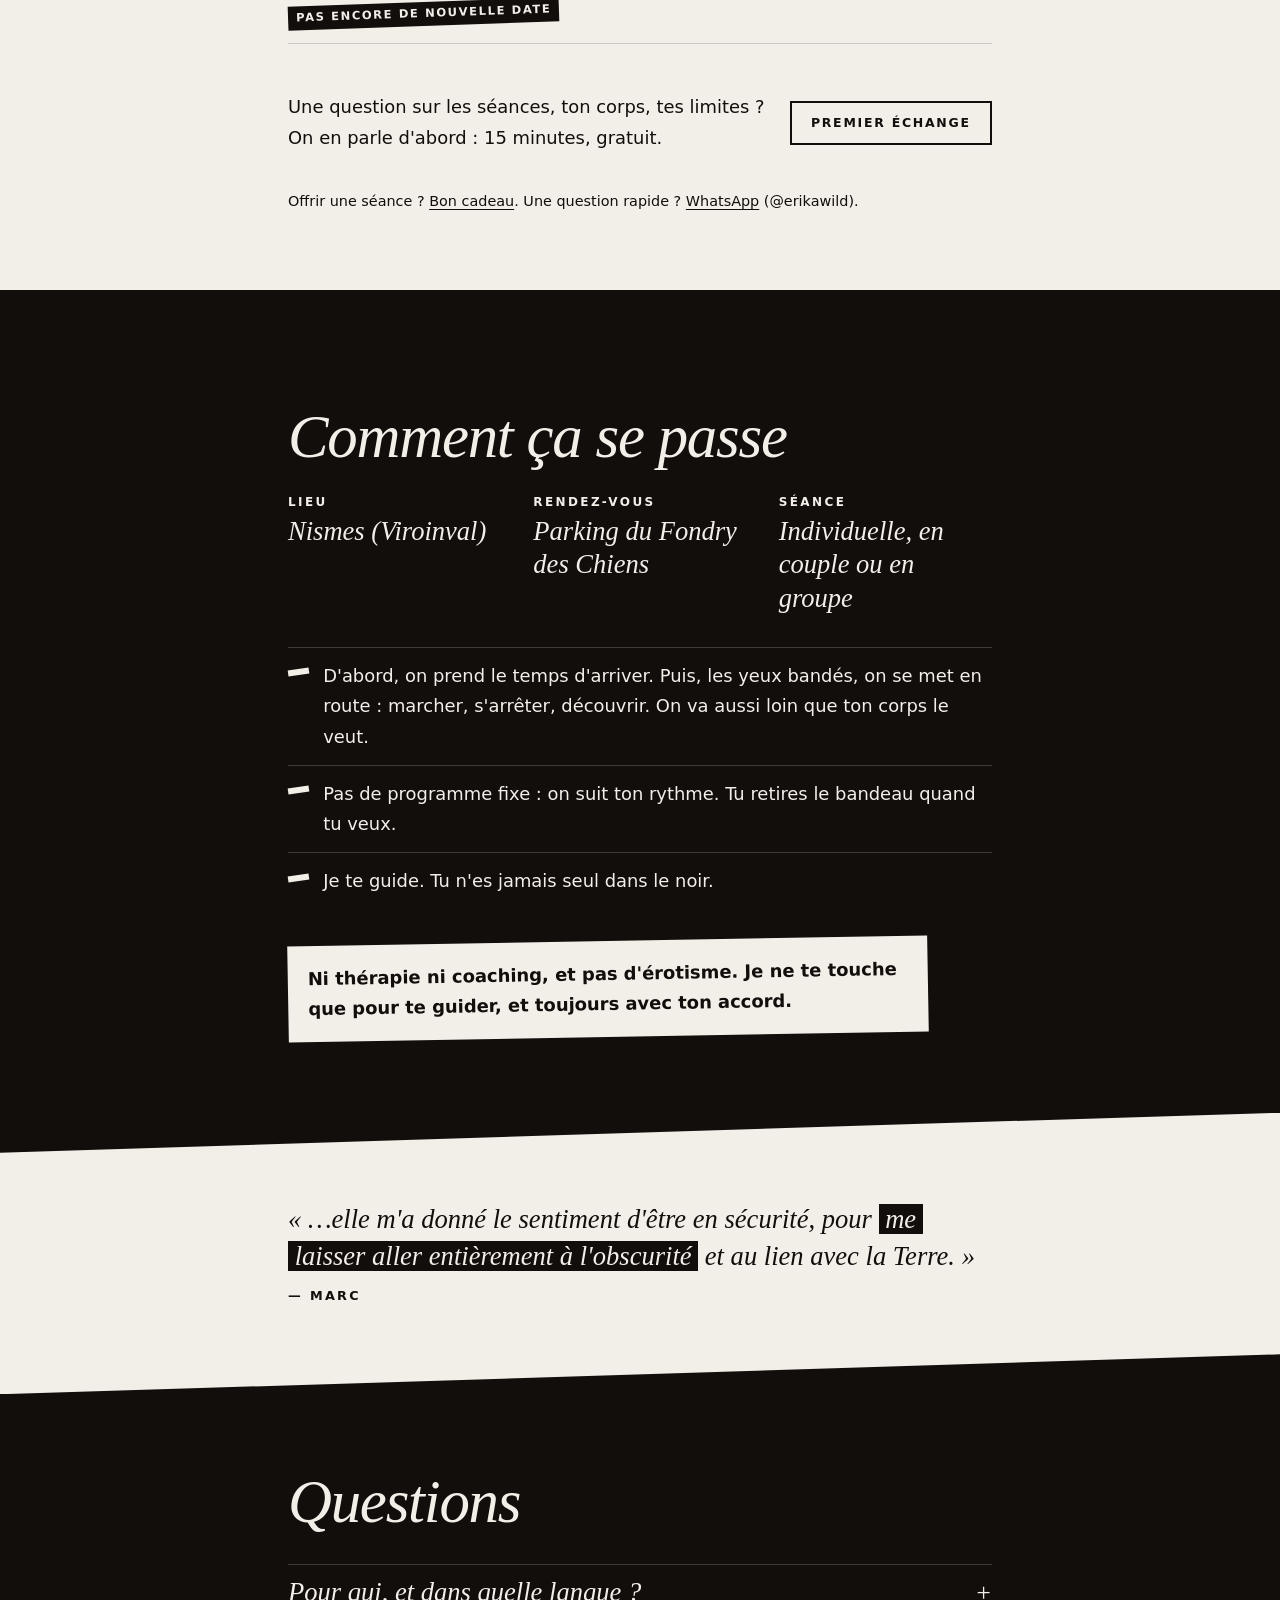
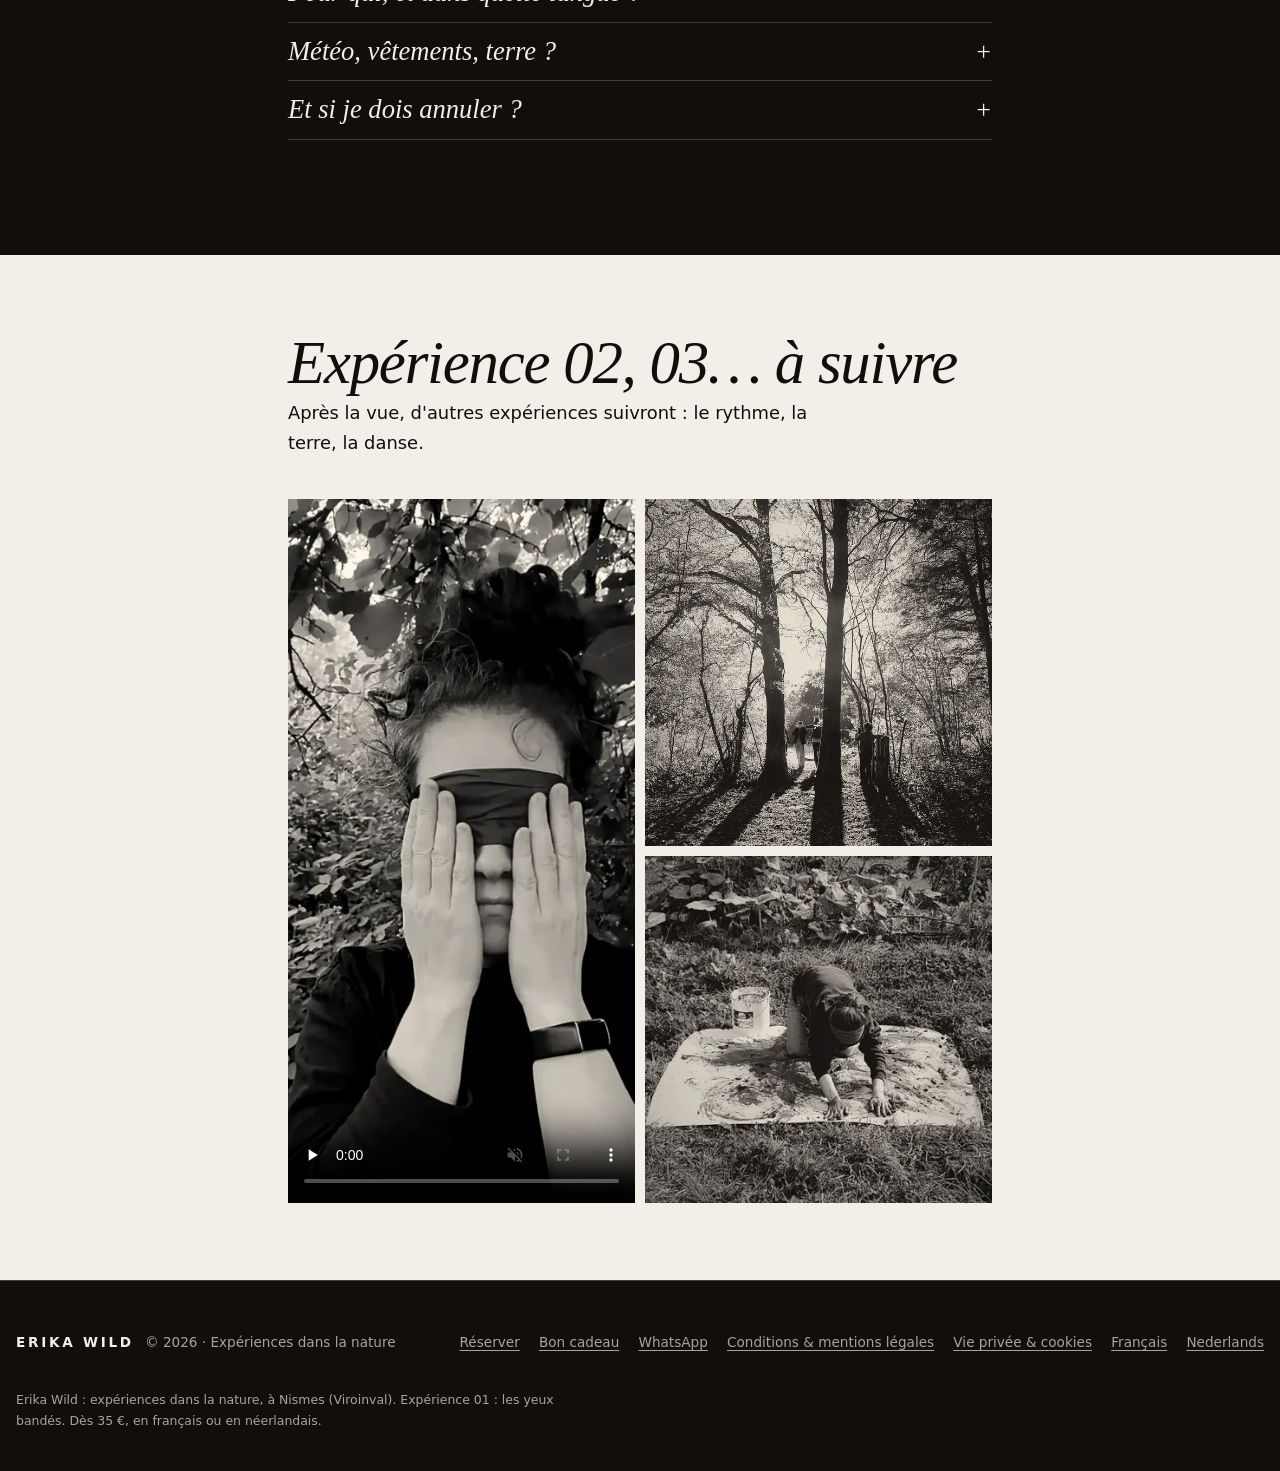
==== commit e33b0f13: "u24" ====
--- a/index.html
+++ b/index.html
@@ -26,7 +26,7 @@
 <link rel="manifest" href="site.webmanifest">
 <meta name="theme-color" content="#120E0C">
 <meta name="apple-mobile-web-app-title" content="Erika Wild">
-<link rel="stylesheet" href="css/style.css?v=80">
+<link rel="stylesheet" href="css/style.css?v=83">
 <script type="application/ld+json">
 {
   "@context": "https://schema.org",
@@ -129,9 +129,9 @@
       <p>Quand je ferme les yeux et que je commence à bouger, d'abord très lentement, les larmes viennent. Parce qu'enfin, je suis libre. Ce qui brûlait et poussait sous ma peau depuis si longtemps trouve de la place. Chez moi, ça devient expression, créativité, quelque chose de sauvage.</p>
       <p>Et chez toi&nbsp;? C'est différent pour chacun. On le découvre ensemble.</p>
       <p class="me-cred">Formée en écopsychologie appliquée. Rassembler des gens, je l'ai toujours fait.</p>
-      <figure class="voice voice--inline"><blockquote><p>«&nbsp;Elle donne tellement d'énergie d'elle-même dans ses séances, c'est très désarmant. […] <span class="mark">Tu n'as rien à faire, juste à être.</span>&nbsp;»</p></blockquote><figcaption>Stefanie, participante</figcaption></figure>
-    </div>
-  </section>
+    </div>
+  </section>
+  <div class="quote-band"><figure class="quote-band-strip"><blockquote><p>«&nbsp;Elle donne tellement d'énergie d'elle-même dans ses séances, c'est très désarmant. […] <span class="mark">Tu n'as rien à faire, juste à être.</span>&nbsp;»</p></blockquote><figcaption>Stefanie</figcaption></figure></div>
   <section class="section-light me" id="experience">
     <div class="me-text">
       <p class="band-label">Expérience 01</p>
@@ -144,7 +144,7 @@
     </div>
     <img class="me-photo" src="img/ew-imp-blinddoek-640.webp" srcset="img/ew-imp-blinddoek-320.webp 320w, img/ew-imp-blinddoek-640.webp 640w" sizes="(min-width: 860px) 50vw, 100vw" width="640" height="1032" loading="lazy" alt="Erika rit, un bandeau sur les yeux, dans les feuillages">
   </section>
-  <figure class="band-photo band-photo--light"><img src="img/ew-band-groep-onder-720.webp" srcset="img/ew-band-groep-onder-720.webp 720w, img/ew-band-groep-onder-1440.webp 1440w" sizes="100vw" width="1440" height="655" loading="lazy" alt="Séance en groupe : des participants aux yeux bandés travaillent la terre, Erika les accompagne"><figcaption class="band-cap"><blockquote><p>«&nbsp;En jouant et en riant, en utilisant tous les sens, on se connecte à la nature et à la terre (littéralement aussi).&nbsp;»</p></blockquote><span class="who">Benoît, séance de groupe</span></figcaption></figure>
+  <figure class="band-photo band-photo--light"><img src="img/ew-band-groep-onder-720.webp" srcset="img/ew-band-groep-onder-720.webp 720w, img/ew-band-groep-onder-1440.webp 1440w" sizes="100vw" width="1440" height="655" loading="lazy" alt="Séance en groupe : des participants aux yeux bandés travaillent la terre, Erika les accompagne"><figcaption class="band-cap"><blockquote><p>«&nbsp;En jouant et en riant, en utilisant tous les sens, on se connecte à la nature et à la terre (littéralement aussi).&nbsp;»</p></blockquote><span class="who">Benoît</span></figcaption></figure>
   <section class="section-light" id="formules">
     <div class="wrap">
       <hr class="band-rule">
@@ -164,7 +164,7 @@
         </li>
       </ul>
       <div class="intake">
-        <p>Une question sur les séances, ton corps, tes limites&nbsp;? Parlons-en d'abord, lors d'un premier échange gratuit de 15&nbsp;minutes.</p>
+        <p>Une question sur les séances, ton corps, tes limites&nbsp;? On en parle d'abord&nbsp;: 15&nbsp;minutes, gratuit.</p>
         <a class="btn btn-ghost btn-sm" href="https://cal.com/erikawild/intake">Premier échange</a>
       </div>
       <p class="note">Offrir une séance&nbsp;? <a href="bon-cadeau.html">Bon cadeau</a>. Une question rapide&nbsp;? <a href="/whatsapp">WhatsApp</a> (@erikawild).</p>
@@ -184,10 +184,10 @@
           <li>Je te guide. Tu n'es jamais seul dans le noir.</li>
       </ul>
       <p class="safe">Ni thérapie ni coaching, et pas d'érotisme. Je ne te touche que pour te guider, et toujours avec ton accord.</p>
-      <figure class="voice voice--inline"><blockquote><p>«&nbsp;…elle m'a donné le sentiment d'être en sécurité, pour <span class="mark">me laisser aller entièrement à l'obscurité</span> et au lien avec la Terre.&nbsp;»</p></blockquote><figcaption>Marc, participant</figcaption></figure>
-    </div>
-  </section>
-  <section class="section-light" id="faq">
+    </div>
+  </section>
+  <div class="quote-band quote-band--both"><figure class="quote-band-strip"><blockquote><p>«&nbsp;…elle m'a donné le sentiment d'être en sécurité, pour <span class="mark">me laisser aller entièrement à l'obscurité</span> et au lien avec la Terre.&nbsp;»</p></blockquote><figcaption>Marc</figcaption></figure></div>
+  <section class="section-black" id="faq">
     <div class="wrap">
       <h2>Questions</h2>
       <div class="faq">
@@ -197,7 +197,7 @@
       </div>
     </div>
   </section>
-  <section class="section-black next-section">
+  <section class="section-light next-section">
     <div class="wrap">
       <h2 class="next">Expérience 02, 03… à suivre</h2>
       <p class="next-p">Après la vue, d'autres expériences suivront&nbsp;: le rythme, la terre, la danse.</p>
--- a/css/style.css
+++ b/css/style.css
@@ -449,3 +449,23 @@
 .band-cap .who{ display:block; margin-top:.5rem; font-size:.8rem; font-weight:700; letter-spacing:.18em; text-transform:uppercase; }
 .band-cap .who::before{ content:"— "; }
 .walk p + p{ margin-top:.75rem; }
+
+/* reactie als lichte band: schuine bovenrand over het zwarte vlak erboven, onderaan vloeit ze over in het lichte vlak eronder */
+.quote-band{ position:relative; margin-top:-2.5rem; background:var(--light); color:var(--on-light);
+  clip-path:polygon(0 2.5rem, 100% 0, 100% 100%, 0 100%); padding:calc(2.5rem + clamp(2rem, 5vw, 3rem)) 0 0; }
+.quote-band-strip{ margin:0 auto; width:var(--measure); }
+.quote-band-strip blockquote{ margin:0; font-family:var(--display); font-style:italic; font-size:var(--step-1); line-height:1.4; }
+.quote-band-strip blockquote p{ margin:0; }
+.quote-band-strip .mark{ background:var(--on-light); color:var(--light); }
+.quote-band-strip figcaption{ display:block; margin-top:.6rem; font-size:.8rem; font-weight:700; letter-spacing:.18em; text-transform:uppercase; }
+.quote-band-strip figcaption::before{ content:"— "; }
+@media (min-width:860px){ .quote-band-strip{ width:min(100% - 2rem, 44rem); } }
+/* het lichte vlak na een reactieband sluit naadloos aan */
+.quote-band + .section-light{ padding-top:clamp(2rem, 5vw, 3rem); }
+main > .quote-band + .me.section-light{ margin-top:0; background-image:none; background-color:var(--light); }
+@media (max-width:859px){ main > .quote-band + .me.section-light{ padding-top:2rem; } }
+.quote-band{ margin-bottom:-1px; }
+
+/* reactieband tussen twee zwarte vlakken: schuin boven en onder */
+.quote-band--both{ z-index:1; clip-path:polygon(0 2.5rem, 100% 0, 100% calc(100% - 2.5rem), 0 100%); margin-bottom:-2.5rem; padding-bottom:calc(2.5rem + clamp(2rem, 5vw, 3rem)); }
+.quote-band--both + .section-black{ padding-top:calc(2.5rem + clamp(3rem, 6vw, 5rem)); }
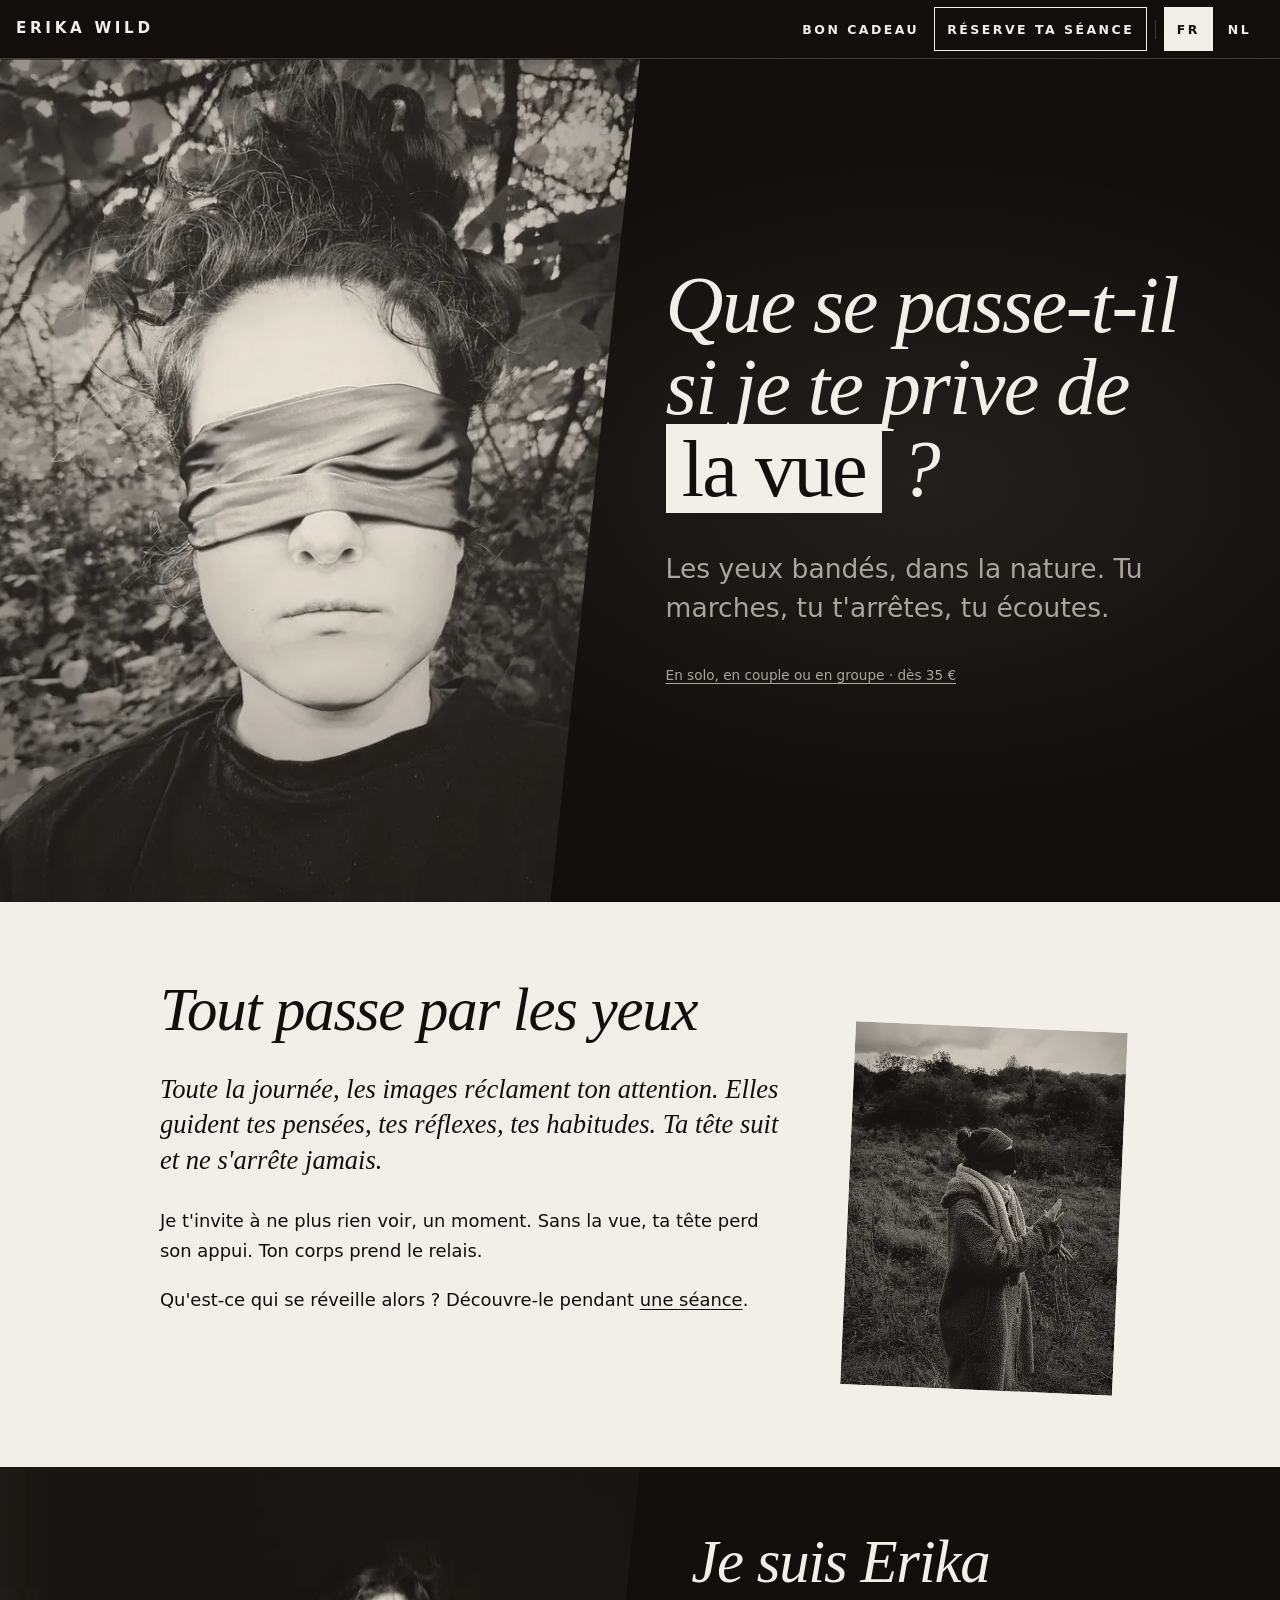
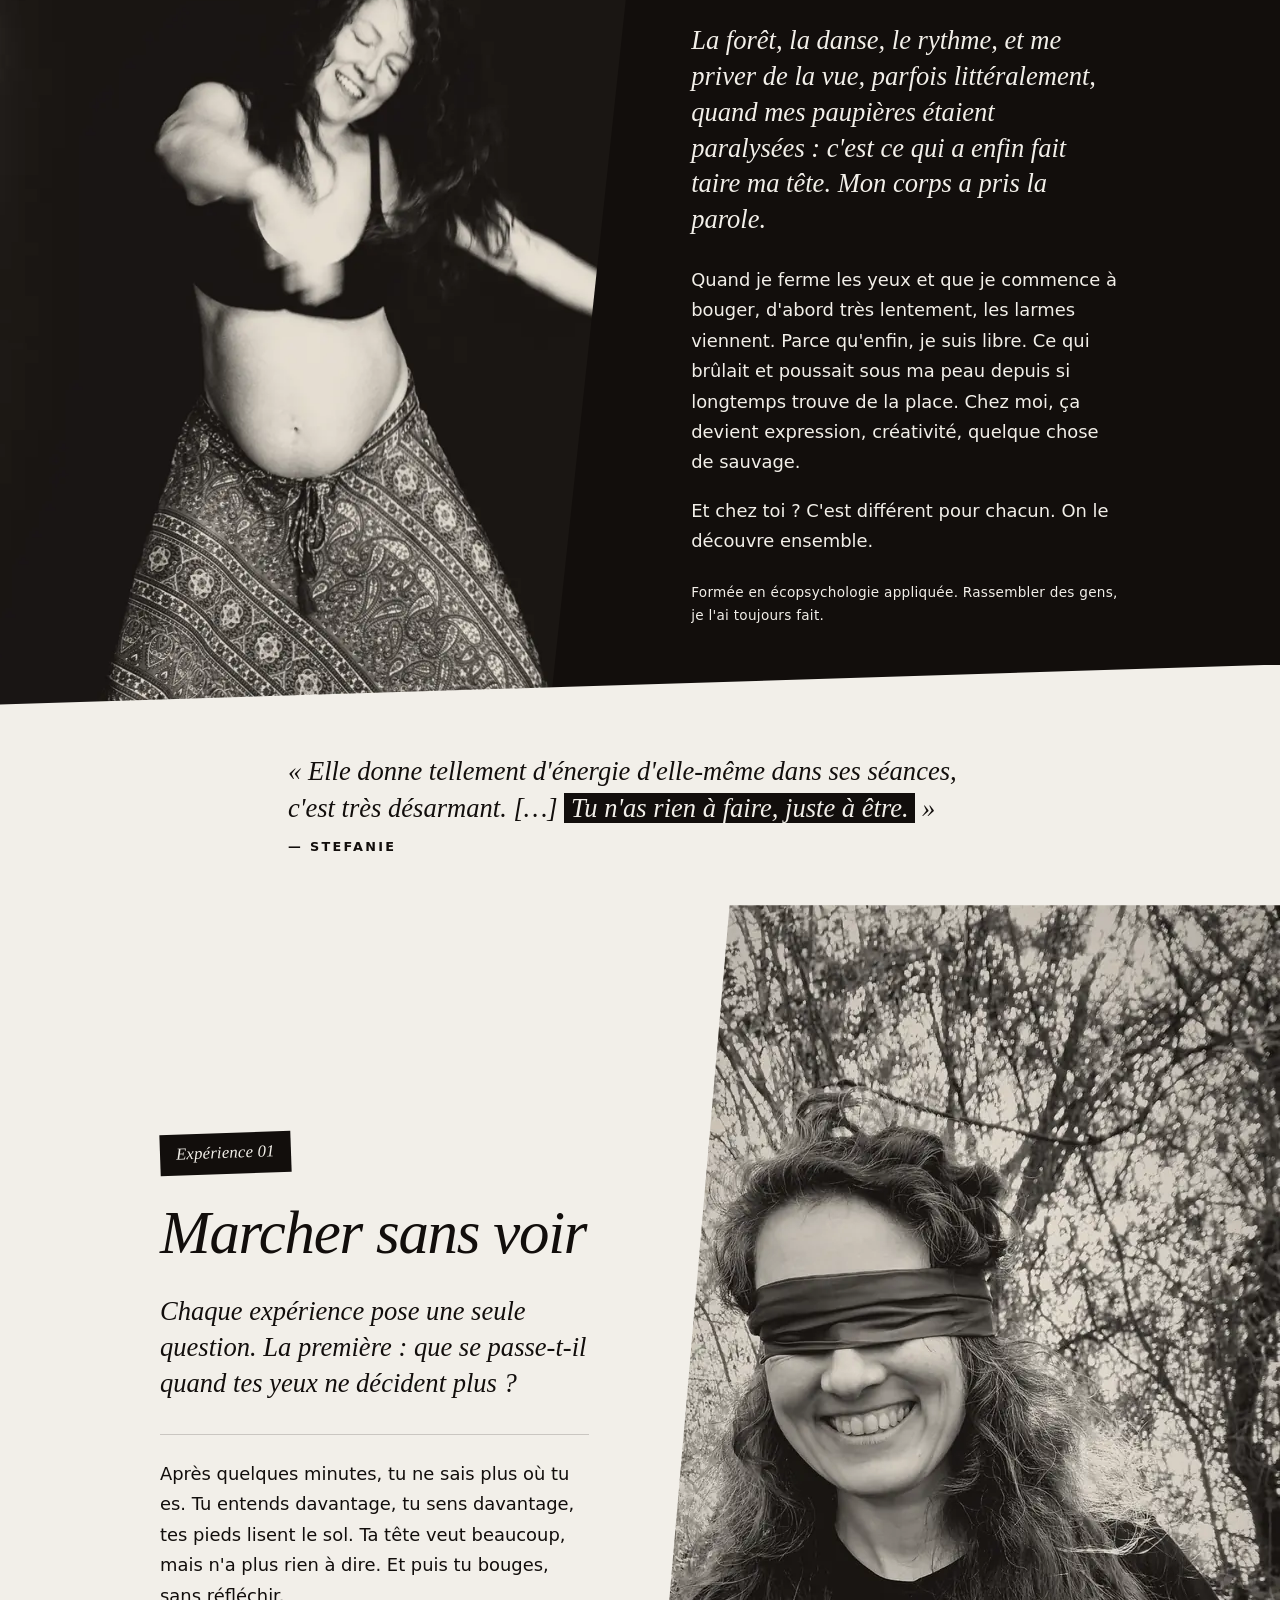
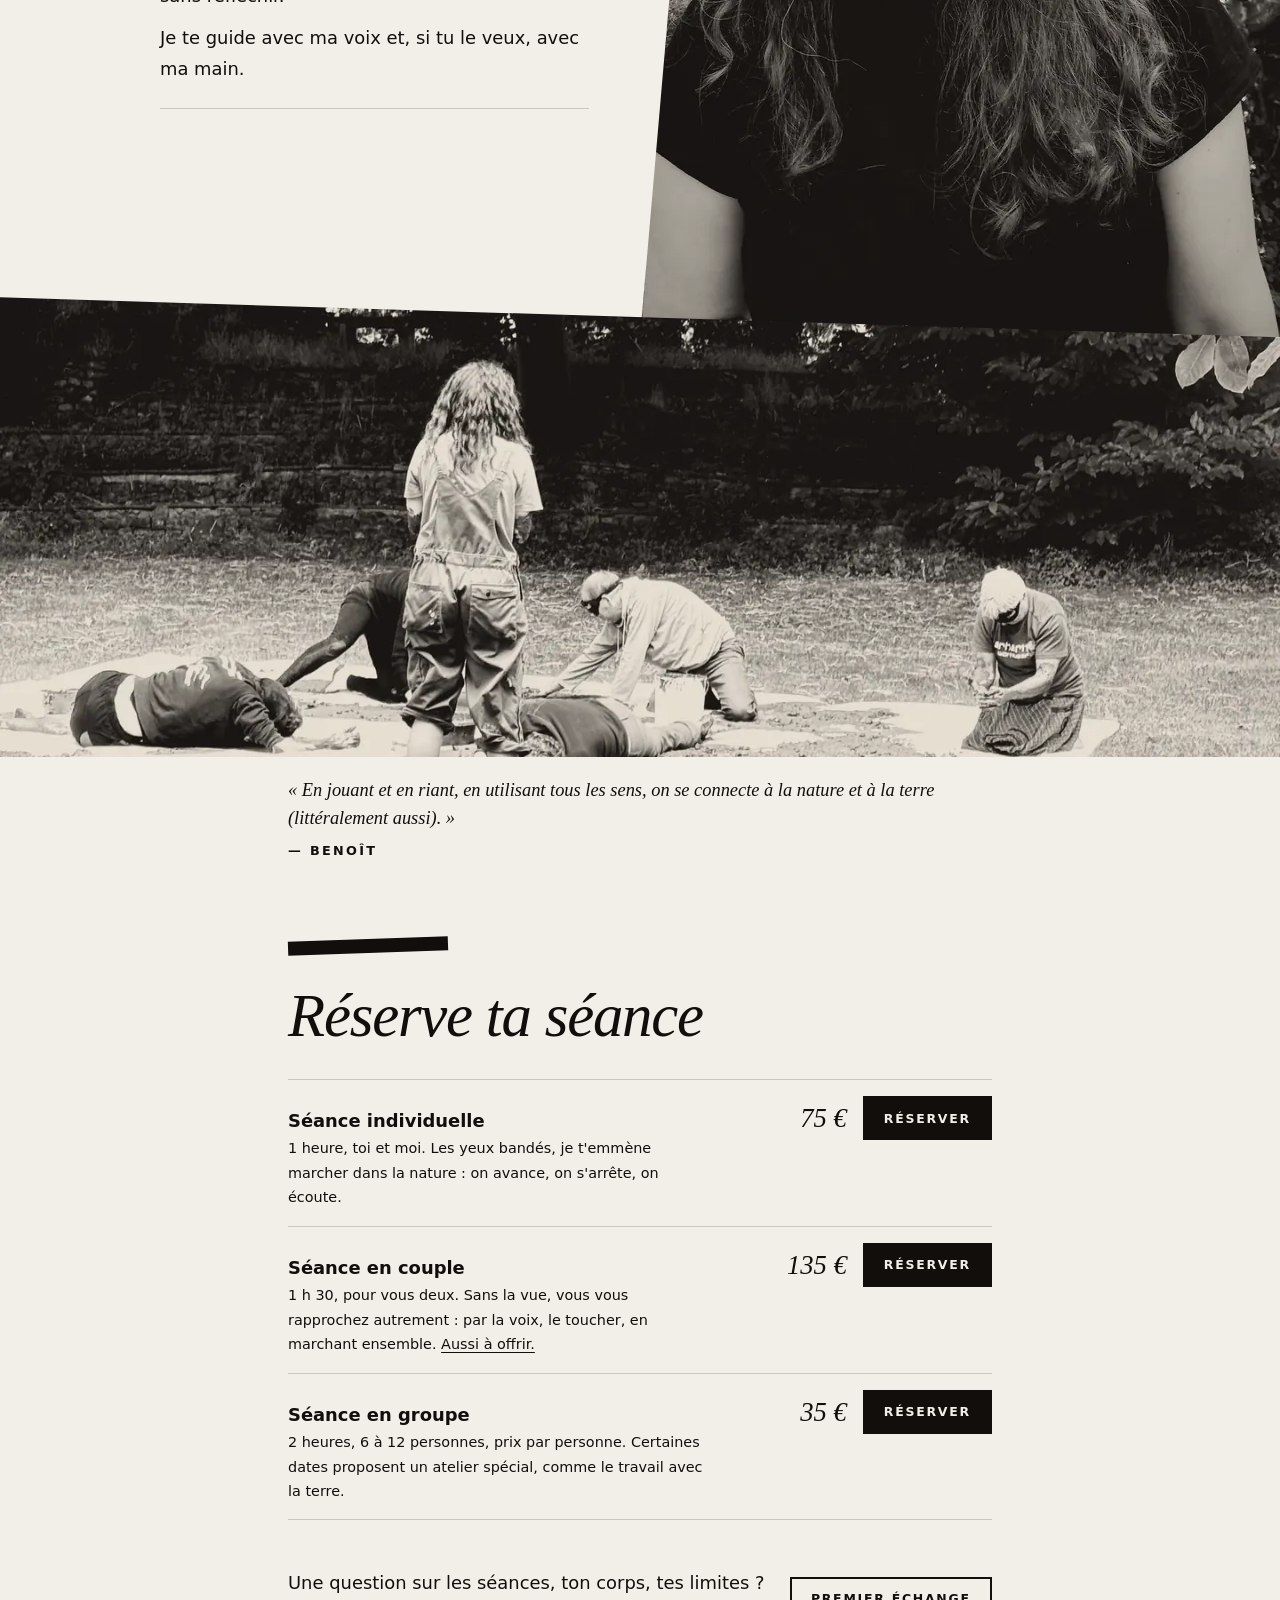
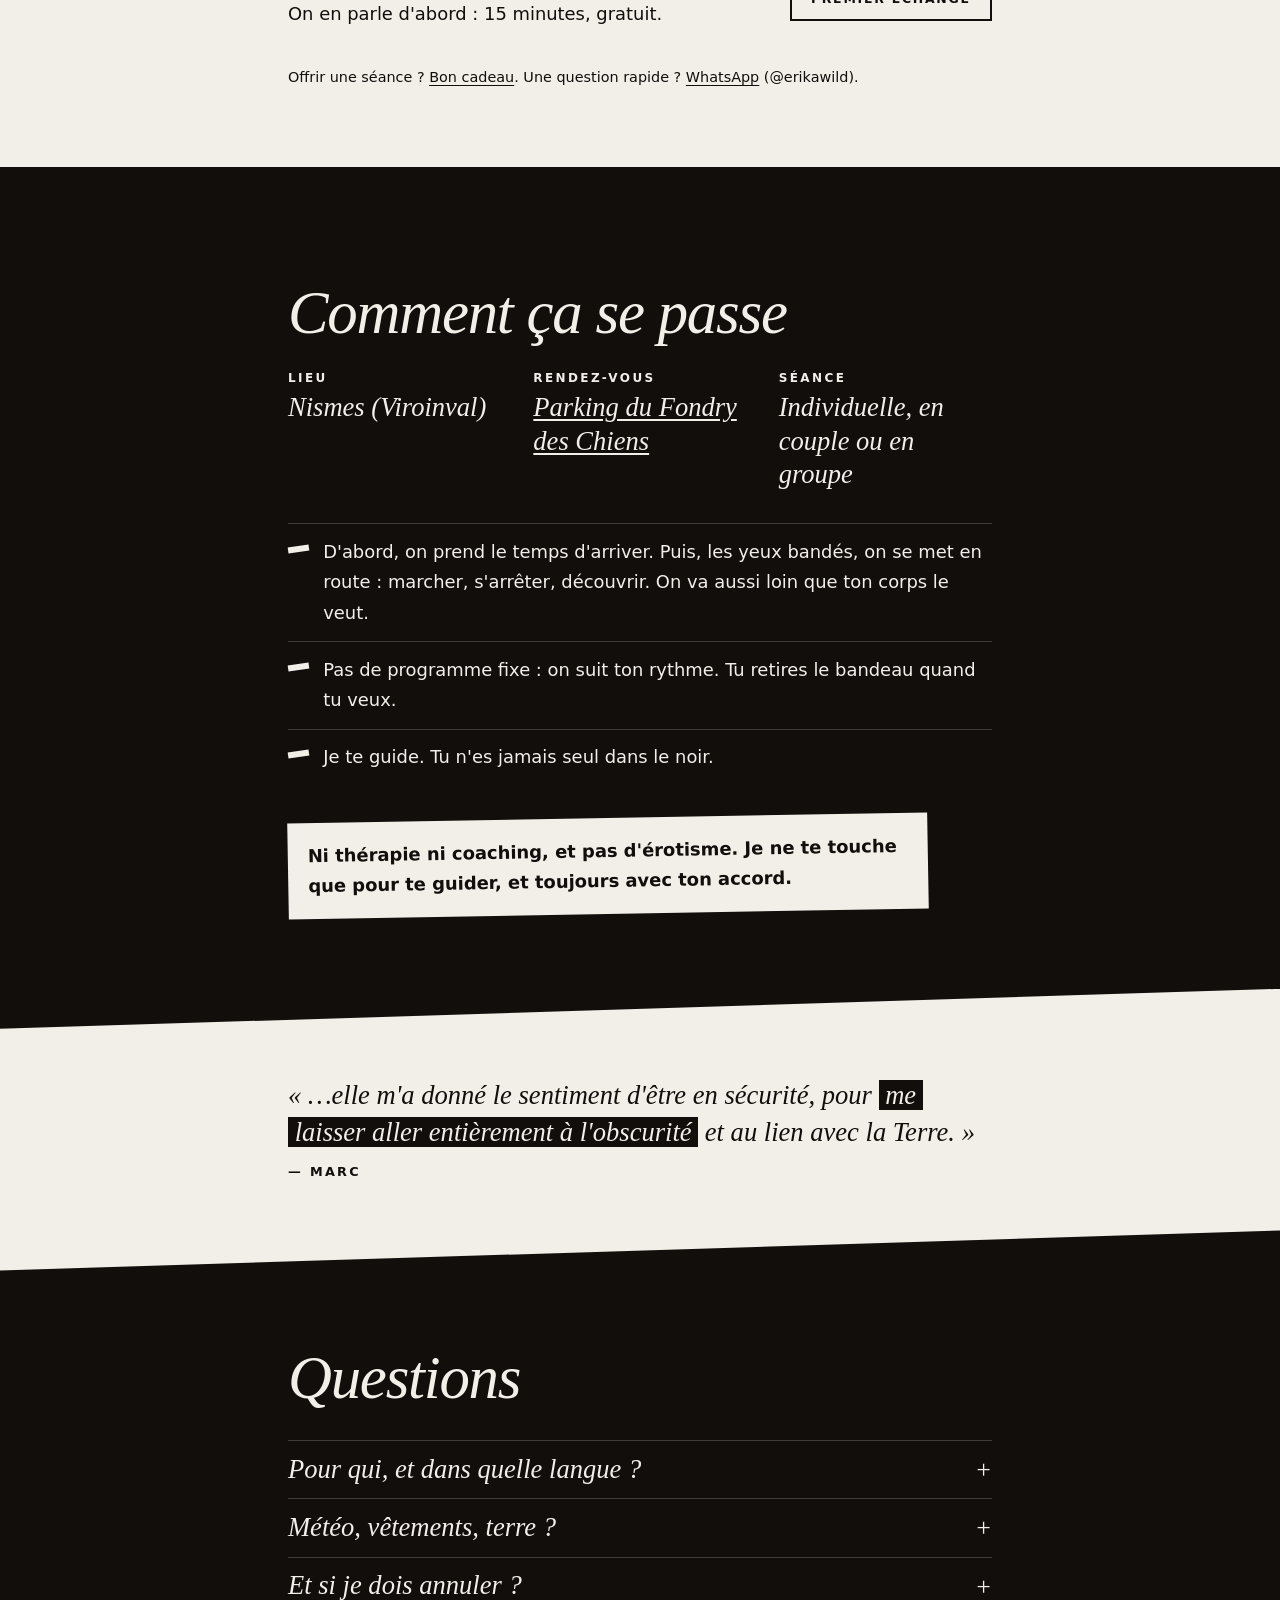
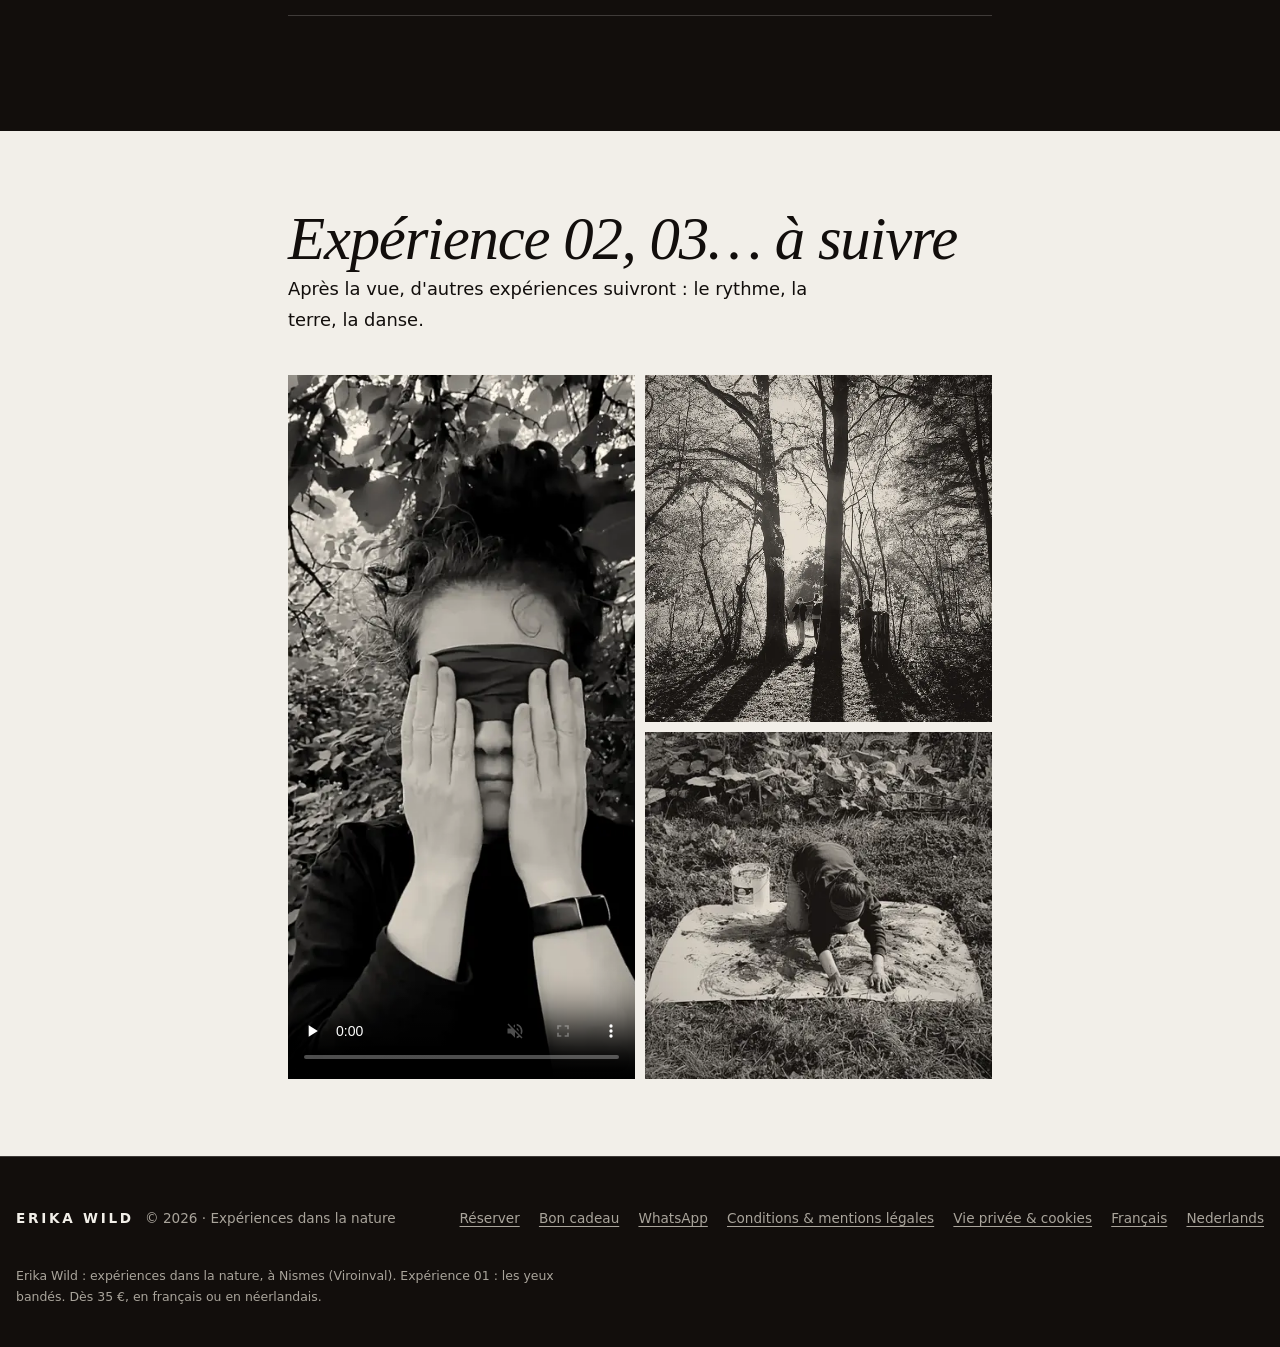
==== commit 4f8c323d: "u24" ====
--- a/index.html
+++ b/index.html
@@ -26,7 +26,7 @@
 <link rel="manifest" href="site.webmanifest">
 <meta name="theme-color" content="#120E0C">
 <meta name="apple-mobile-web-app-title" content="Erika Wild">
-<link rel="stylesheet" href="css/style.css?v=83">
+<link rel="stylesheet" href="css/style.css?v=84">
 <script type="application/ld+json">
 {
   "@context": "https://schema.org",
@@ -103,11 +103,10 @@
       <div class="hero-text">
         <h1>Que se <span class="nowrap">passe-t-il</span> si je te prive de <span class="veil">la vue</span>&nbsp;?</h1>
         <p class="lede">Les yeux bandés, dans la nature. Tu marches, tu t'arrêtes, tu écoutes.</p>
-        <p class="hero-note">En solo, en couple ou en groupe · dès 35&nbsp;€</p>
-      </div>
-    </div>
-  </section>
-  <div class="ribbon" aria-hidden="true"><div class="ribbon-track"><span>Expérience 01&nbsp;: ferme les yeux — respire à fond — sens le sol — ta tête se tait — ton corps sait le chemin — Expérience 01&nbsp;: ferme les yeux — respire à fond — sens le sol — ta tête se tait — ton corps sait le chemin — Expérience 01&nbsp;: ferme les yeux — respire à fond — sens le sol — ta tête se tait — ton corps sait le chemin — Expérience 01&nbsp;: ferme les yeux — respire à fond — sens le sol — ta tête se tait — ton corps sait le chemin — </span><span>Expérience 01&nbsp;: ferme les yeux — respire à fond — sens le sol — ta tête se tait — ton corps sait le chemin — Expérience 01&nbsp;: ferme les yeux — respire à fond — sens le sol — ta tête se tait — ton corps sait le chemin — Expérience 01&nbsp;: ferme les yeux — respire à fond — sens le sol — ta tête se tait — ton corps sait le chemin — Expérience 01&nbsp;: ferme les yeux — respire à fond — sens le sol — ta tête se tait — ton corps sait le chemin — </span></div></div>
+        <p class="hero-note"><a href="#formules">En solo, en couple ou en groupe · dès 35&nbsp;€</a></p>
+      </div>
+    </div>
+  </section>
   <section class="section-light">
     <div class="wrap wrap--wide">
       <div class="split">
@@ -115,7 +114,7 @@
           <h2>Tout passe par les yeux</h2>
           <p class="big-line">Toute la journée, les images réclament ton attention. Elles guident tes pensées, tes réflexes, tes habitudes. Ta tête suit et ne s'arrête jamais.</p>
           <p>Je t'invite à ne plus rien voir, un moment. Sans la vue, ta tête perd son appui. Ton corps prend le relais.</p>
-          <p>Qu'est-ce qui se réveille alors&nbsp;? Découvre-le pendant une séance.</p>
+          <p>Qu'est-ce qui se réveille alors&nbsp;? Découvre-le pendant <a href="#formules">une séance</a>.</p>
         </div>
         <figure class="tilt-photo tilt-right"><img src="img/ew-marche-800.webp" srcset="img/ew-marche-480.webp 480w, img/ew-marche-800.webp 800w" sizes="(min-width: 860px) 17rem, 60vw" width="800" height="1000" loading="lazy" alt="Une participante marche les yeux bandés dans une prairie, la main tendue"></figure>
       </div>
@@ -159,8 +158,8 @@
           <div class="offer-act"><span class="offer-price">135&nbsp;€</span><a class="btn btn-primary btn-sm" href="https://cal.com/erikawild/koppel"><span class="sr-only">Réserver : Séance en couple — </span>Réserver</a></div>
         </li>
         <li>
-          <div class="offer-text"><span class="offer-name">Séance en groupe</span><span class="offer-meta">2 heures, 6 à 12 personnes, prix par personne. Certaines dates proposent un atelier spécial, comme le travail avec la terre.</span><span class="offer-status">Pas encore de nouvelle date</span></div>
-          <div class="offer-act"><span class="offer-price">35&nbsp;€</span><a class="btn btn-primary btn-sm" href="/whatsapp-groupe"><span class="sr-only">Séance en groupe — </span>Tiens-moi au courant</a></div>
+          <div class="offer-text"><span class="offer-name">Séance en groupe</span><span class="offer-meta">2 heures, 6 à 12 personnes, prix par personne. Certaines dates proposent un atelier spécial, comme le travail avec la terre.</span></div>
+          <div class="offer-act"><span class="offer-price">35&nbsp;€</span><a class="btn btn-primary btn-sm" href="https://cal.com/erikawild/groep"><span class="sr-only">Réserver : Séance en groupe — </span>Réserver</a></div>
         </li>
       </ul>
       <div class="intake">
@@ -175,7 +174,7 @@
       <h2>Comment ça se passe</h2>
       <dl class="prat">
           <div><dt>Lieu</dt><dd>Nismes (Viroinval)</dd></div>
-          <div><dt>Rendez-vous</dt><dd>Parking du Fondry des Chiens</dd></div>
+          <div><dt>Rendez-vous</dt><dd><a href="https://www.google.com/maps/search/?api=1&amp;query=Fondry+des+Chiens%2C+Nismes">Parking du Fondry des Chiens</a></dd></div>
           <div><dt>Séance</dt><dd>Individuelle, en couple ou en groupe</dd></div>
       </dl>
       <ul class="checks">
@@ -191,9 +190,9 @@
     <div class="wrap">
       <h2>Questions</h2>
       <div class="faq">
-        <details><summary>Pour qui, et dans quelle langue&nbsp;?</summary><p>Pour les adultes, dès 18 ans, en français ou en néerlandais (pour les groupes, la langue est indiquée à chaque date). Une limitation physique ou une autre préoccupation&nbsp;? Le premier échange est fait pour ça.</p></details>
+        <details><summary>Pour qui, et dans quelle langue&nbsp;?</summary><p>Pour les adultes, dès 18 ans, en français ou en néerlandais (pour les groupes, la langue est indiquée à chaque date). Une limitation physique ou une autre préoccupation&nbsp;? Le <a href="https://cal.com/erikawild/intake">premier échange</a> est fait pour ça.</p></details>
         <details><summary>Météo, vêtements, terre&nbsp;?</summary><p>On sort par tous les temps&nbsp;; s'il fait vraiment trop mauvais, on se met à l'abri. Prends des couches, des vêtements qui peuvent se salir, de bonnes chaussures, une serviette. On ne se salit vraiment qu'en groupe, avec la terre.</p></details>
-        <details><summary>Et si je dois annuler&nbsp;?</summary><p>Tu peux déplacer ta séance jusqu'à 48 heures avant. Si tu ne viens pas, la séance est due. Si je dois annuler (maladie, temps extrême), on reporte ou je te rembourse.</p></details>
+        <details><summary>Et si je dois annuler&nbsp;?</summary><p>Tu peux déplacer ta séance jusqu'à 48 heures avant. Si tu ne viens pas, la séance est due. Si je dois annuler (maladie, temps extrême), on reporte ou je te rembourse. <a href="conditions.html#annuler">Conditions</a></p></details>
       </div>
     </div>
   </section>
--- a/css/style.css
+++ b/css/style.css
@@ -421,8 +421,6 @@
 
 @media (prefers-reduced-motion:reduce){ html{ scroll-behavior:auto; } }
 
-/* groep: nog geen data */
-.offer-status{ display:inline-block; margin-top:.5rem; padding:.15rem .5rem; font-size:.72rem; font-weight:700; letter-spacing:.14em; text-transform:uppercase; background:var(--on-light); color:var(--light); transform:rotate(-2deg); }
 .section-light .walk{ border-color:var(--line-light); }
 .section-light .walk p{ color:var(--on-light); }
 
@@ -469,3 +467,7 @@
 /* reactieband tussen twee zwarte vlakken: schuin boven en onder */
 .quote-band--both{ z-index:1; clip-path:polygon(0 2.5rem, 100% 0, 100% calc(100% - 2.5rem), 0 100%); margin-bottom:-2.5rem; padding-bottom:calc(2.5rem + clamp(2rem, 5vw, 3rem)); }
 .quote-band--both + .section-black{ padding-top:calc(2.5rem + clamp(3rem, 6vw, 5rem)); }
+
+/* links in lopende tekst en in het praktische blok */
+.hero-note a, .prat dd a, .faq details p a, .split p a{ color:inherit; text-underline-offset:3px; }
+.hero-note a{ display:inline-flex; align-items:center; min-height:44px; }
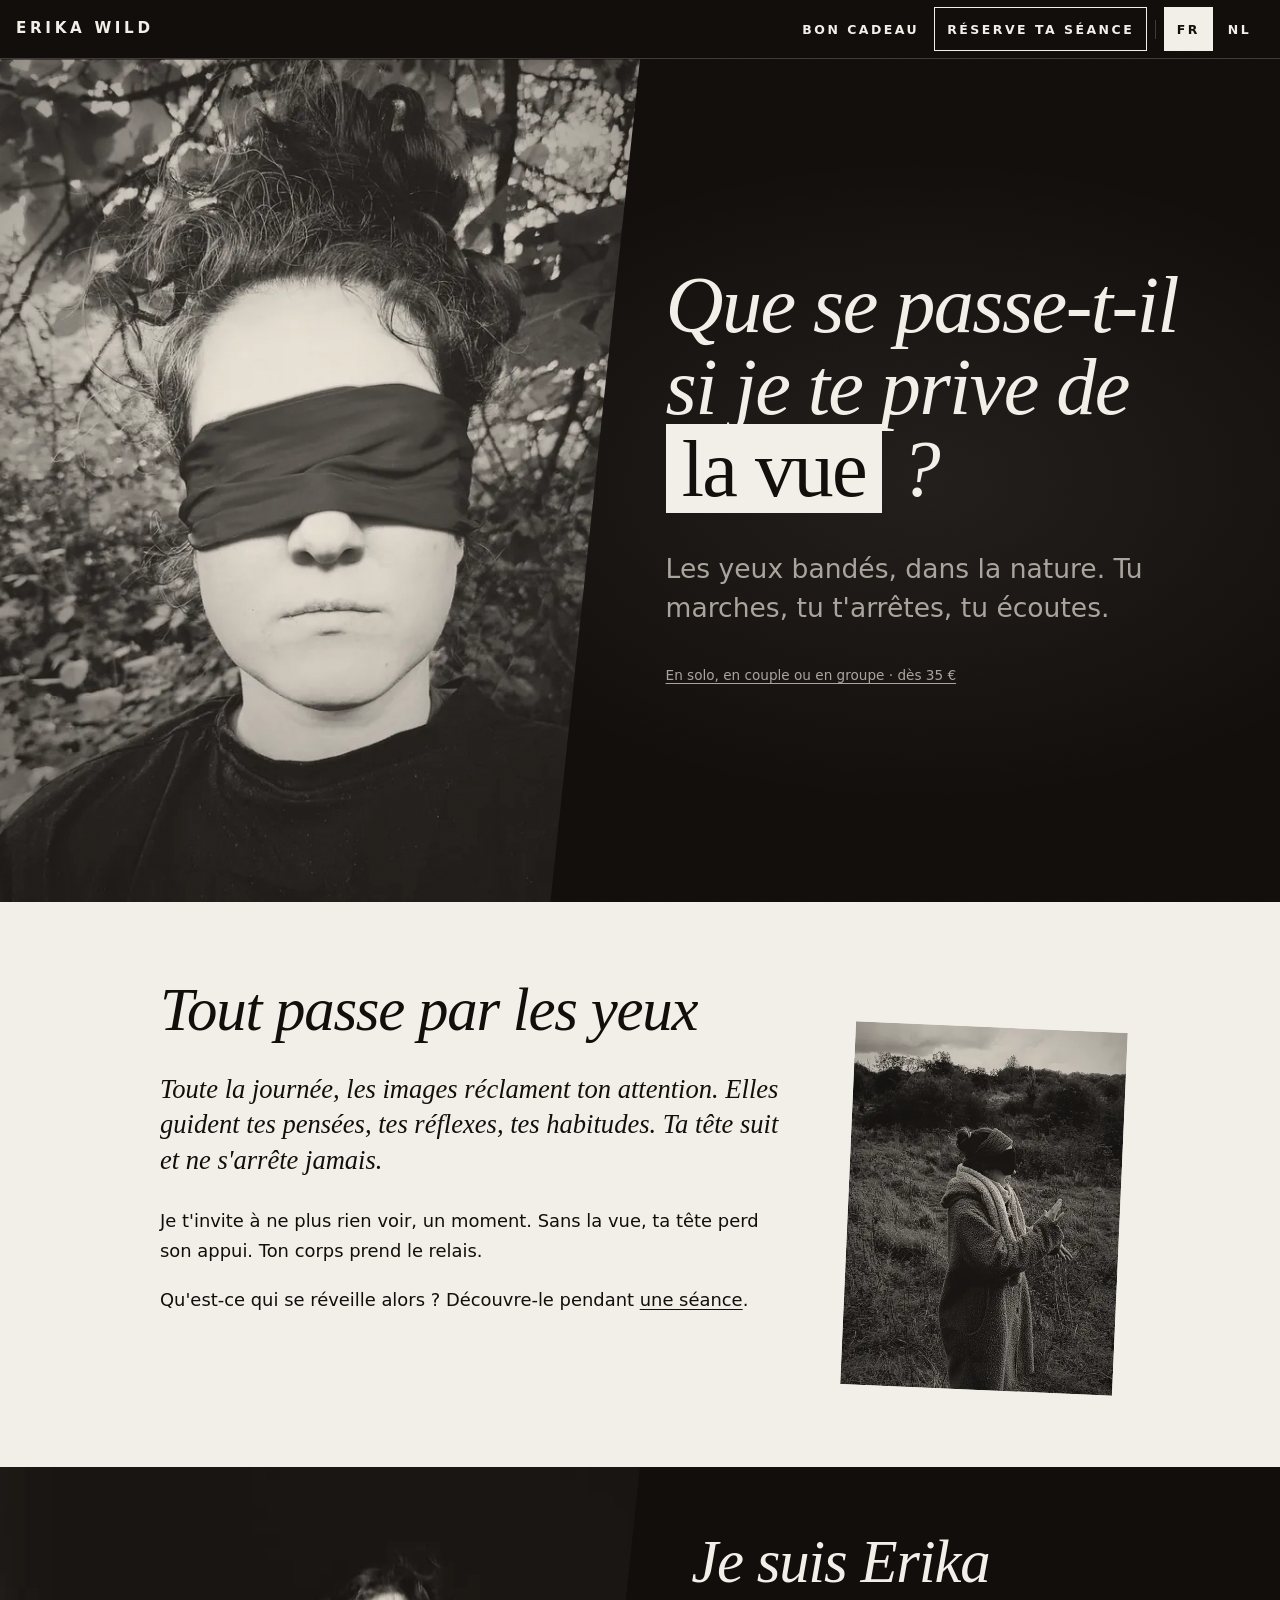
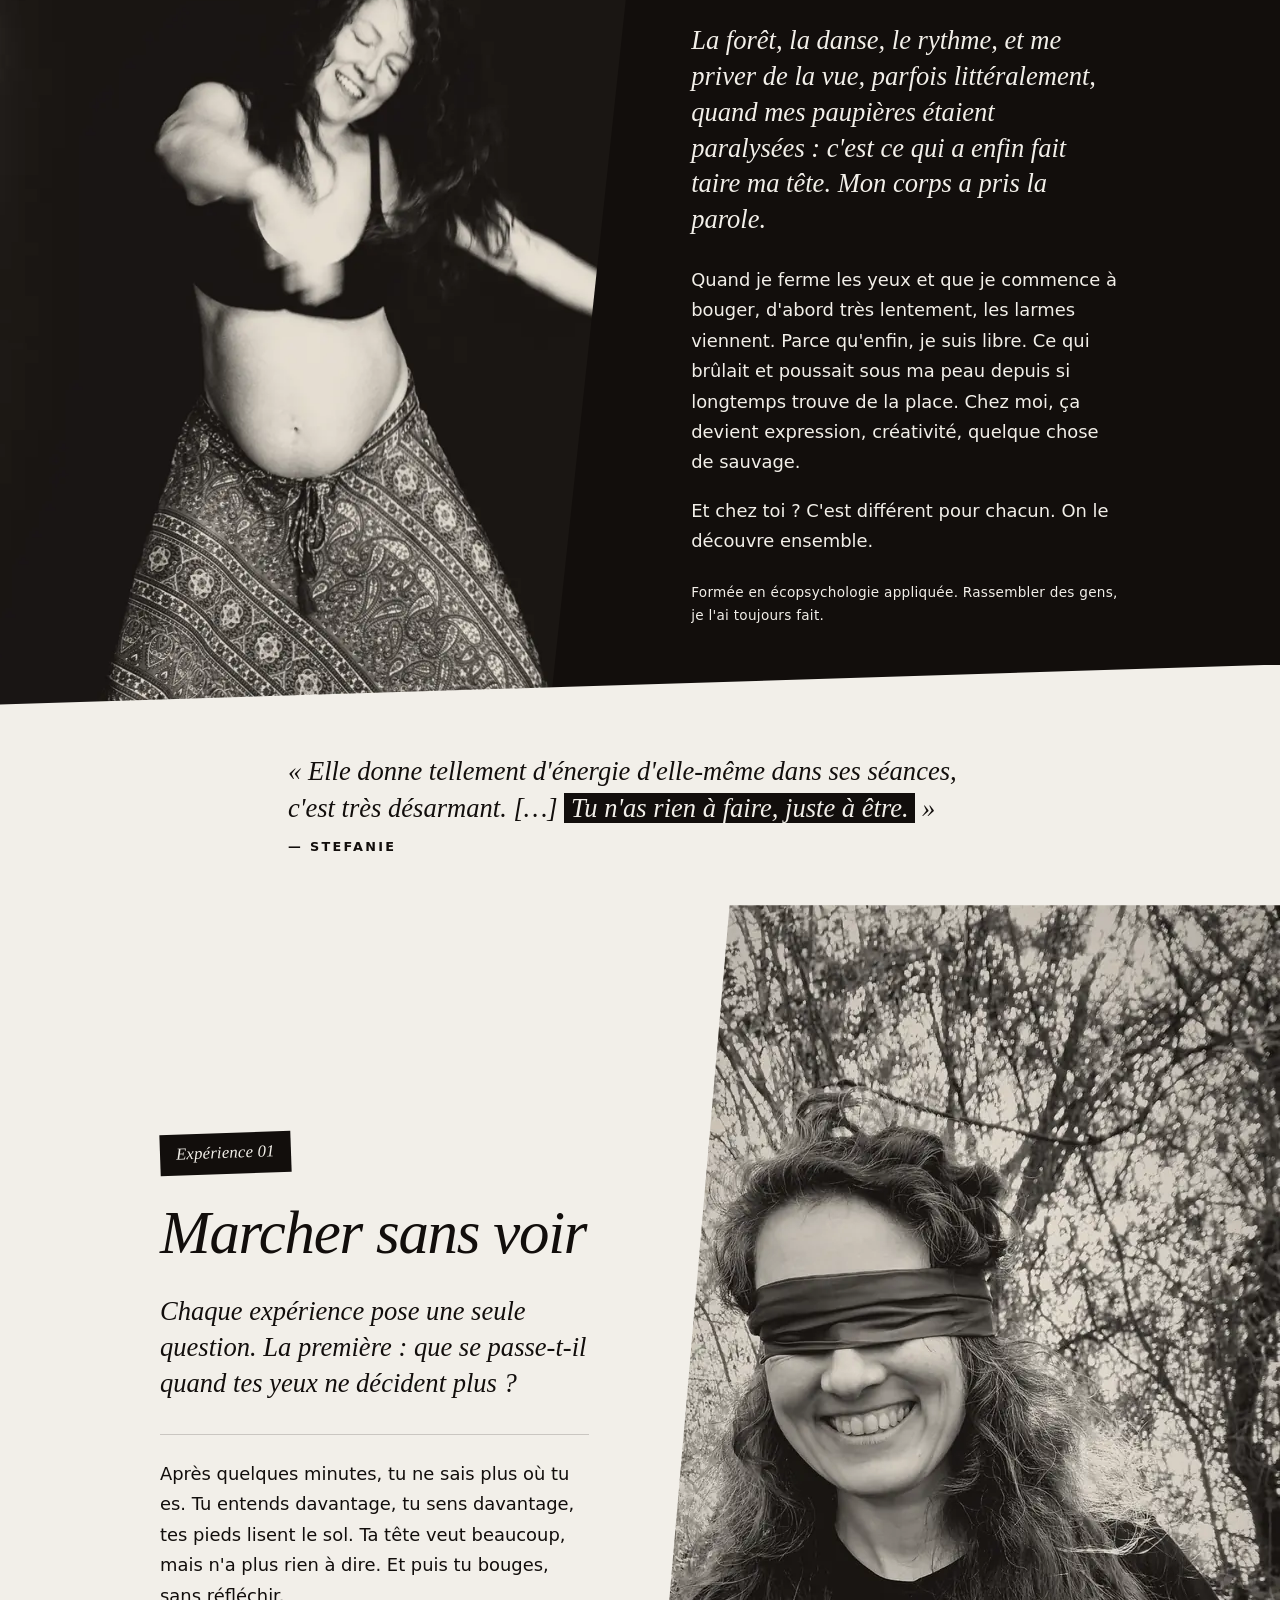
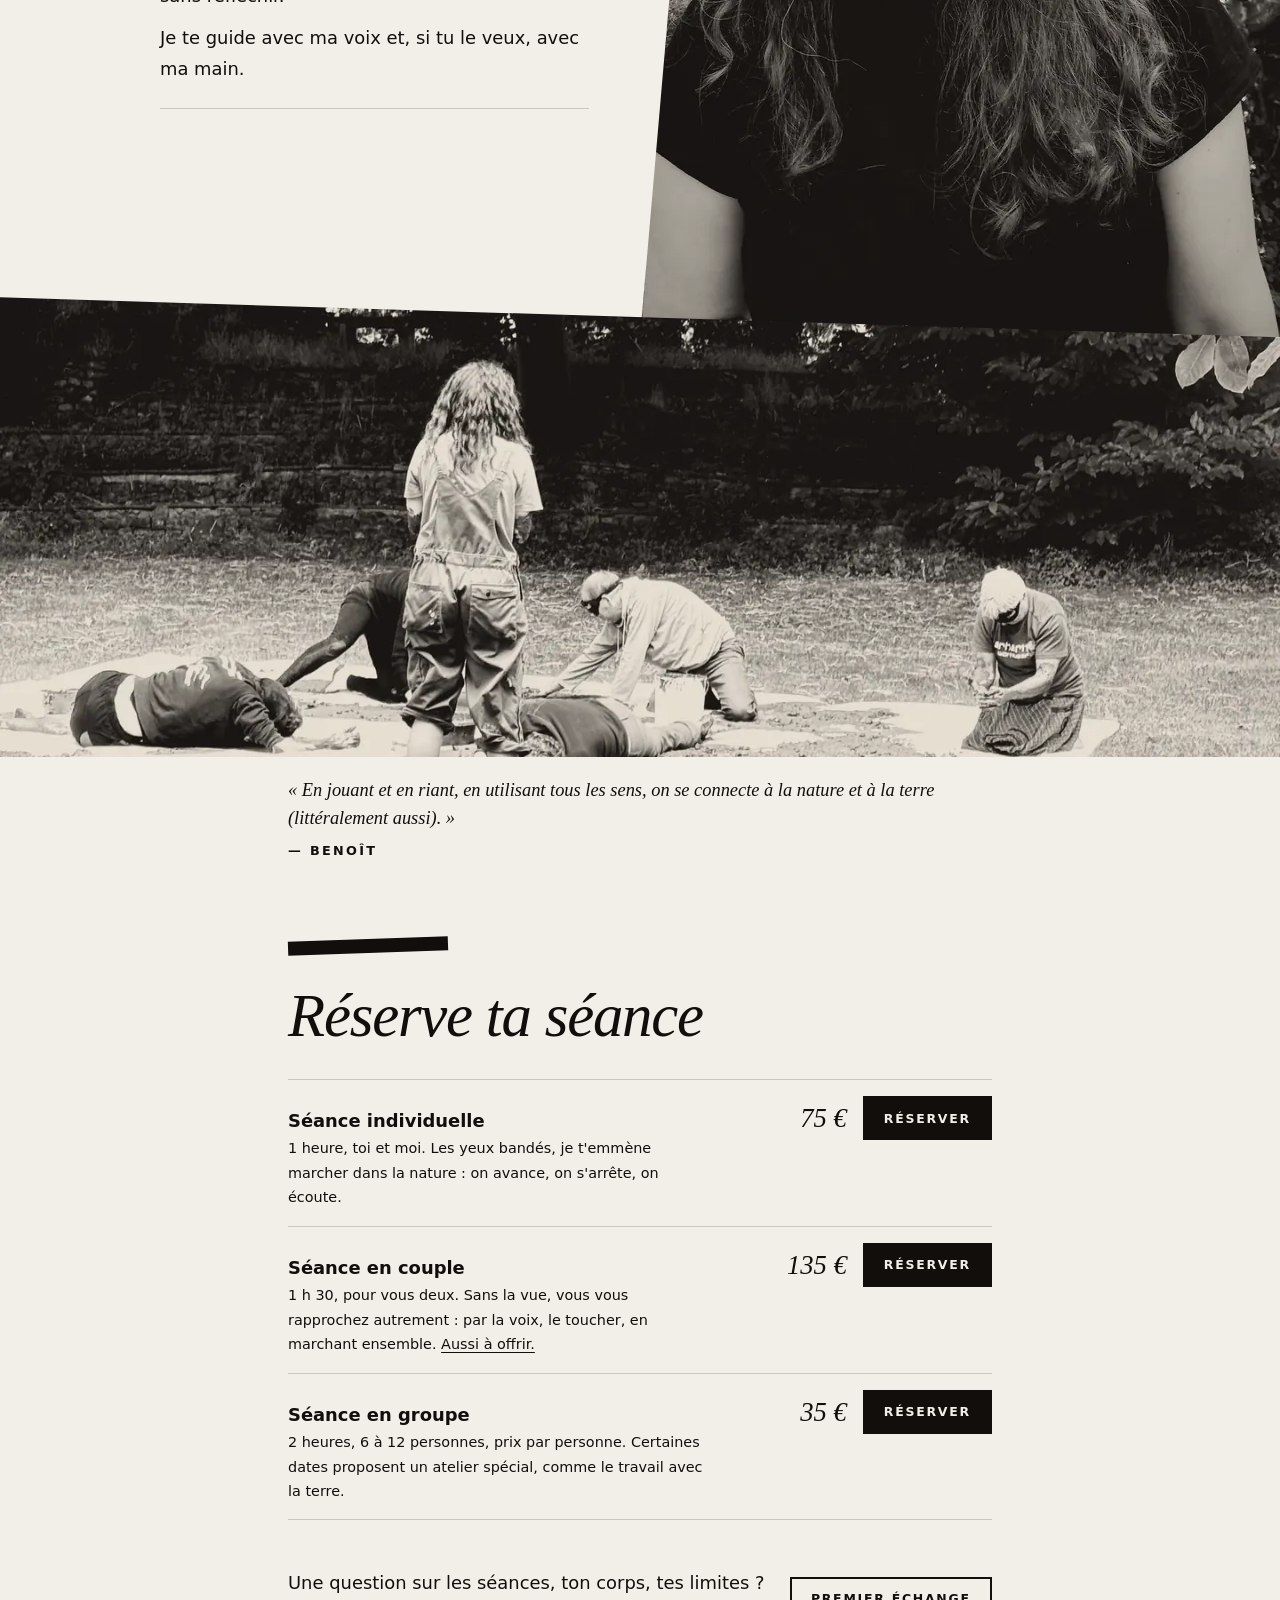
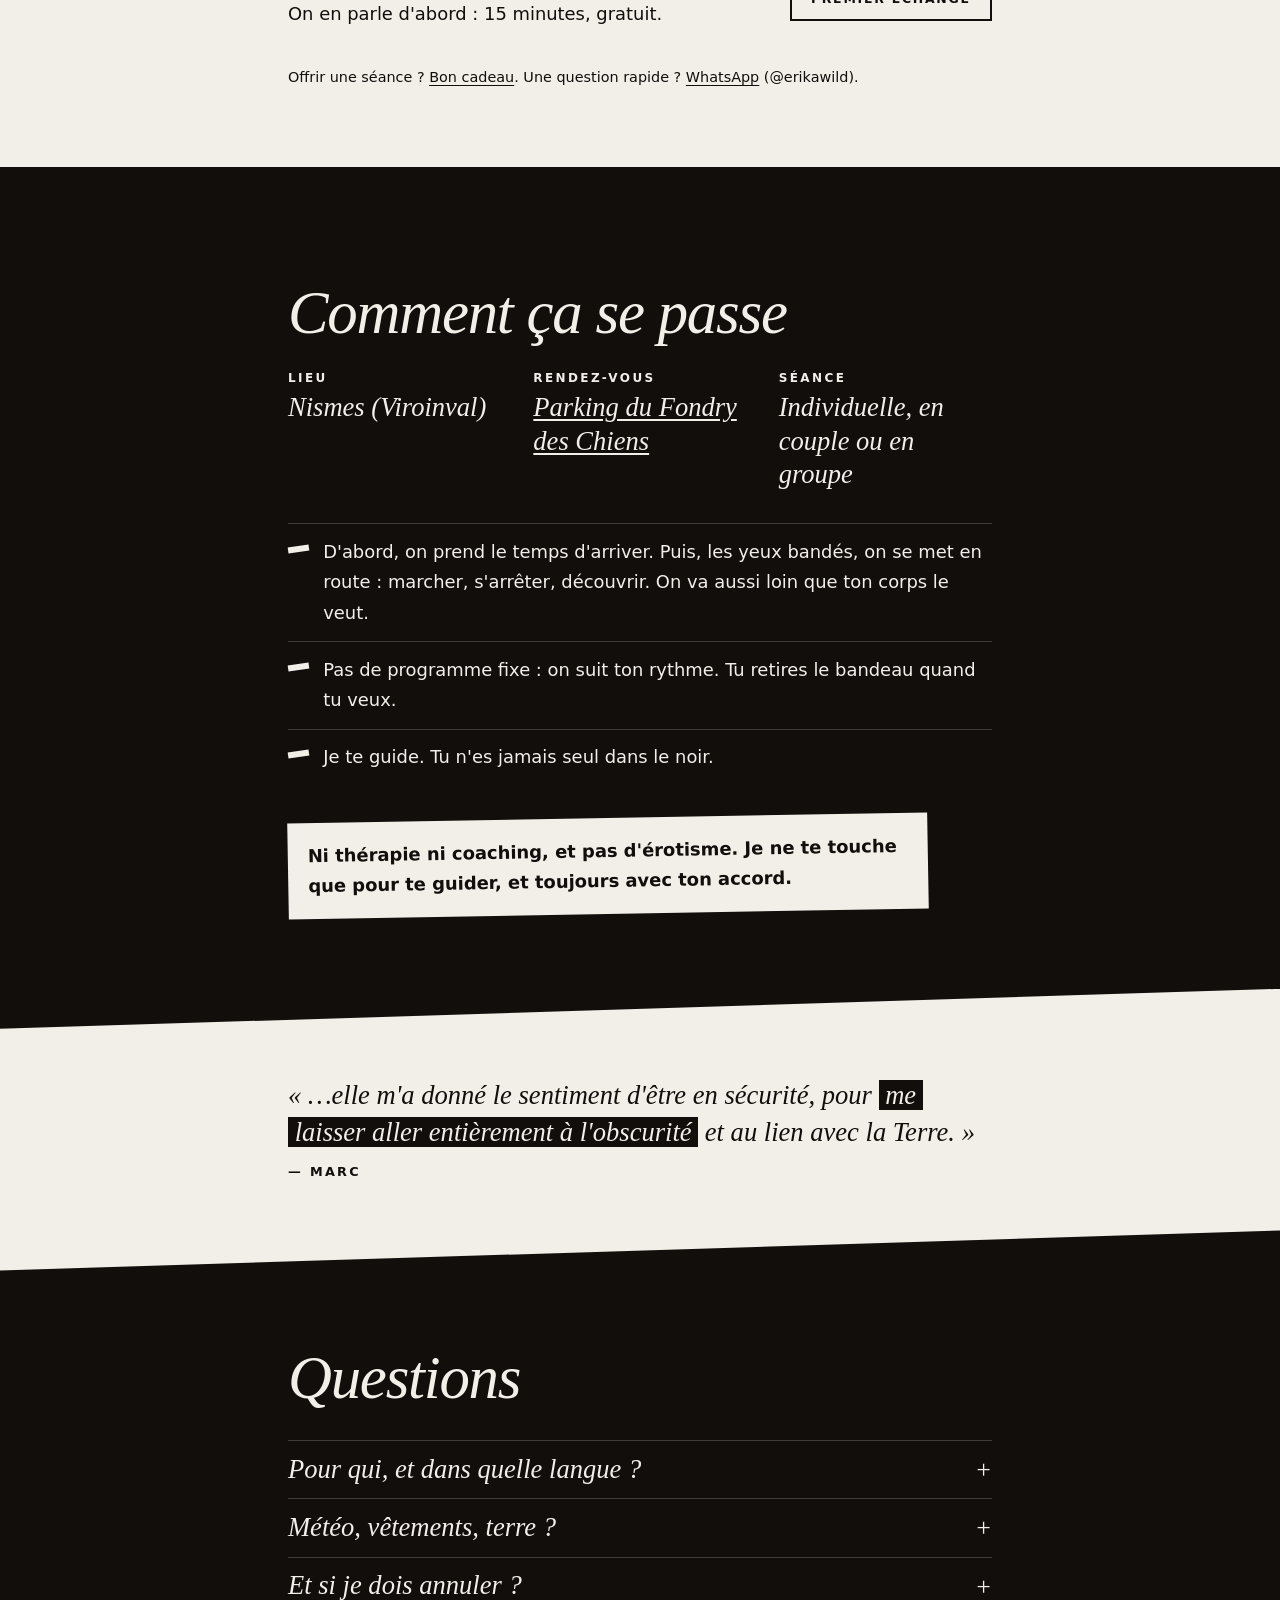
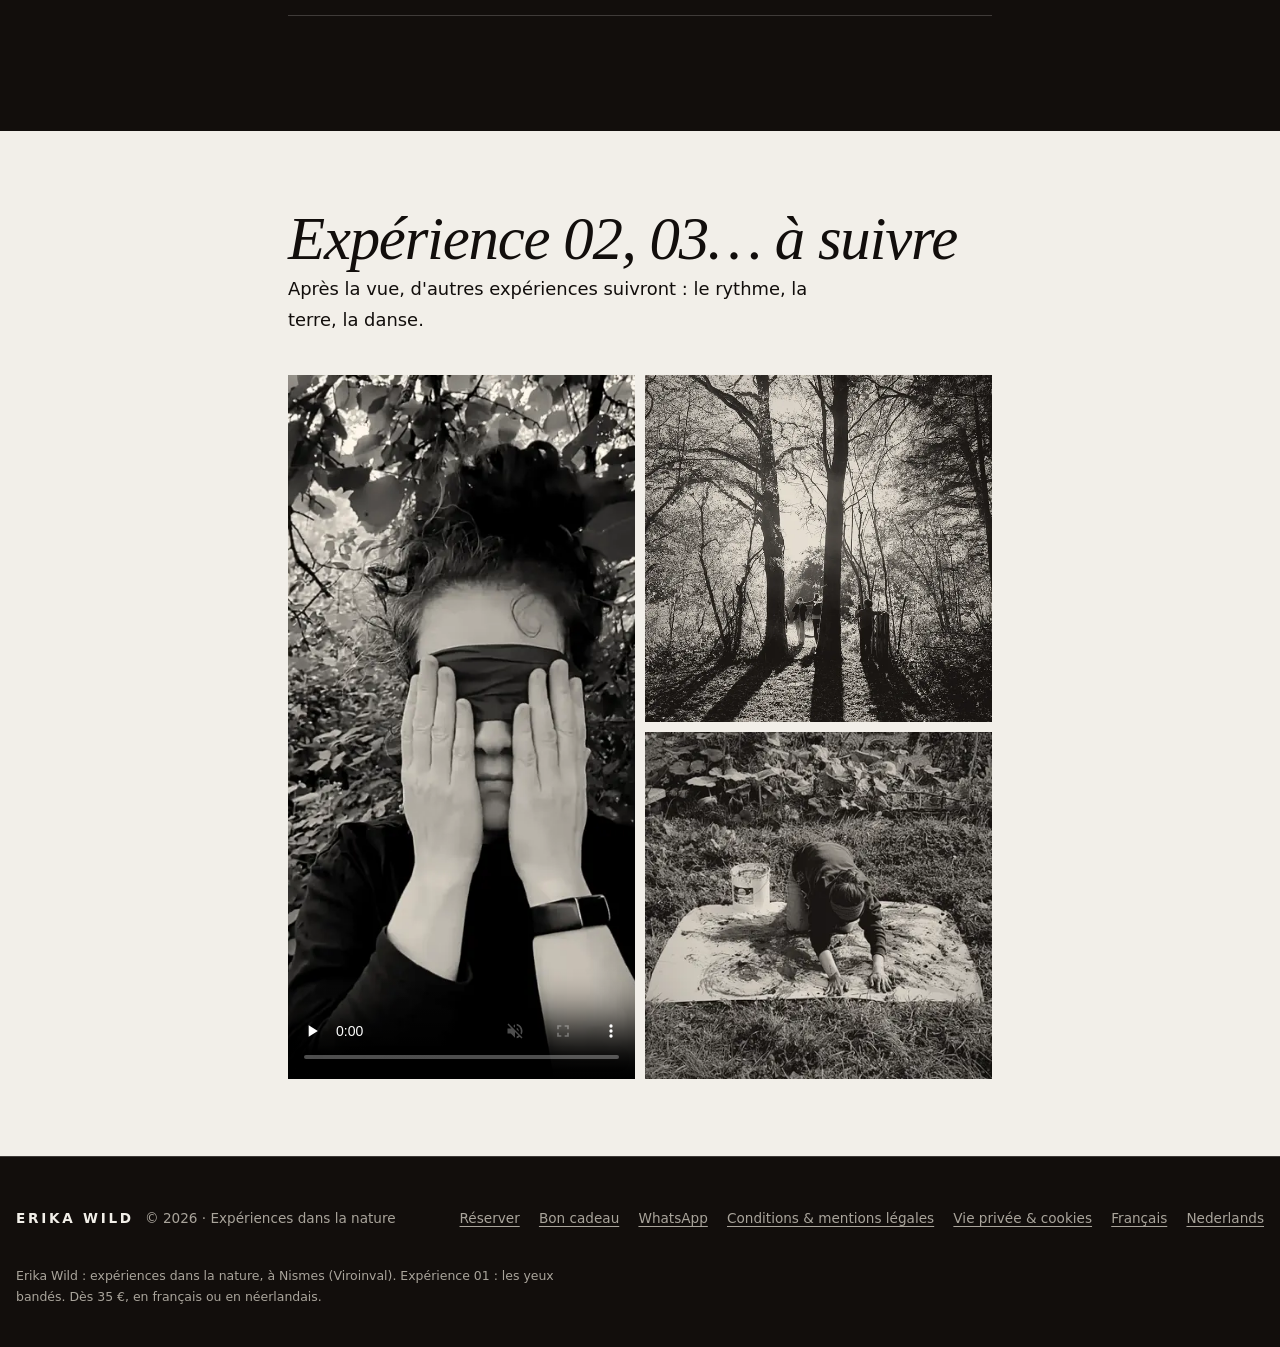
==== commit 30d8cbe7: "u27" ====
--- a/index.html
+++ b/index.html
@@ -26,7 +26,7 @@
 <link rel="manifest" href="site.webmanifest">
 <meta name="theme-color" content="#120E0C">
 <meta name="apple-mobile-web-app-title" content="Erika Wild">
-<link rel="stylesheet" href="css/style.css?v=84">
+<link rel="stylesheet" href="css/style.css?v=85">
 <script type="application/ld+json">
 {
   "@context": "https://schema.org",
